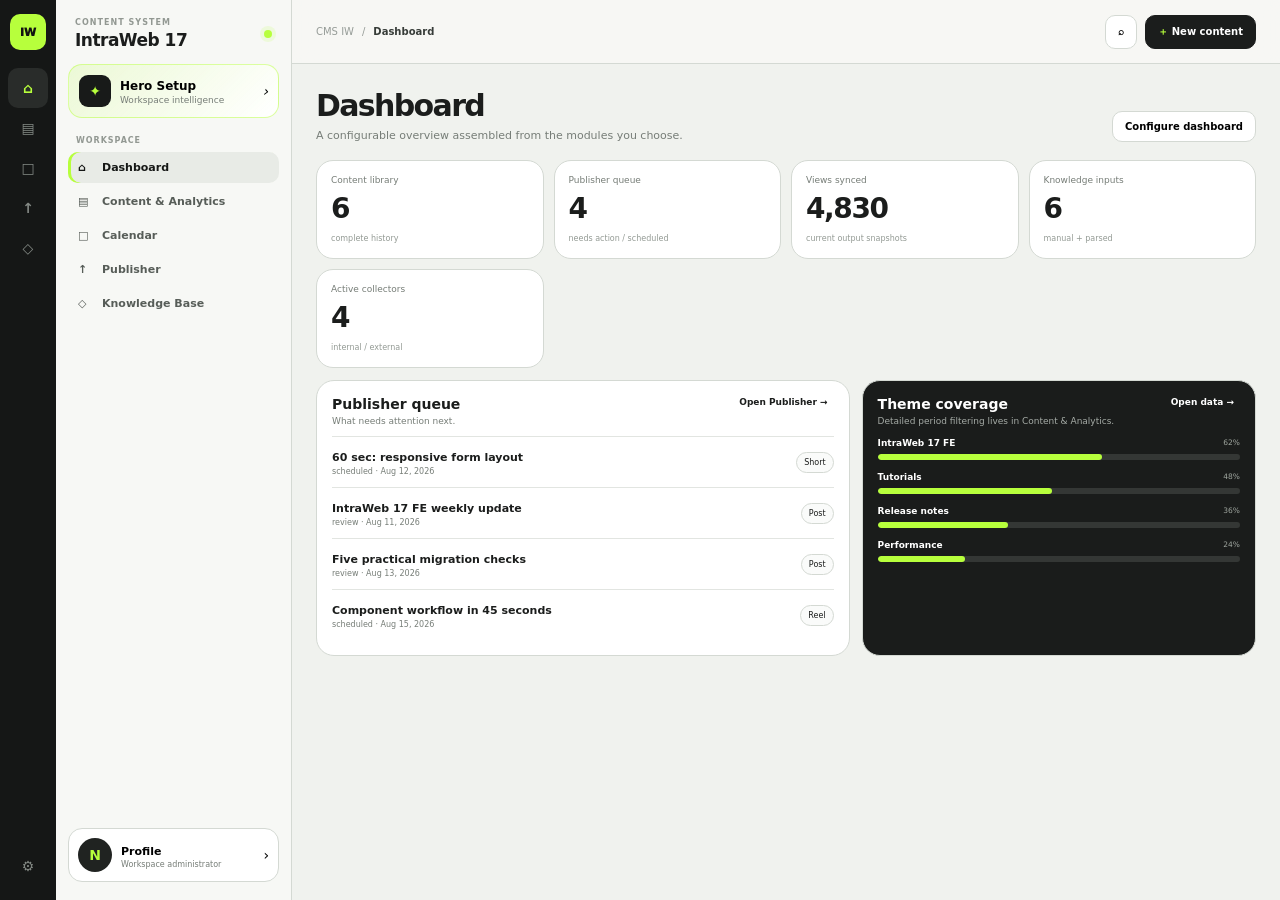
==== cms-iw-preview/index.html @ 54ab7edc "Publish CMS IW v4 interactive UI preview" ====
<!doctype html><html lang="en"><head><meta charset="utf-8"><meta name="viewport" content="width=device-width,initial-scale=1"><title>CMS IW — IntraWeb 17 UI Preview</title><style>
:root{--accent:#b7ff3c;--ink:#1b1d1c;--muted:#767d77;--line:#e2e5e1;--line2:#d4d9d3;--canvas:#f0f2ee;--panel:#fff}*{box-sizing:border-box}body{margin:0;font-family:Inter,ui-sans-serif,system-ui,-apple-system,BlinkMacSystemFont,"Segoe UI",sans-serif;color:var(--ink);background:var(--canvas);font-size:14px}button,input,select{font:inherit}.app{min-height:100vh;display:grid;grid-template-columns:56px 236px minmax(0,1fr)}.rail{position:sticky;top:0;height:100vh;background:#151716;color:#fff;padding:14px 8px;display:flex;flex-direction:column;gap:8px}.mark{width:36px;height:36px;border-radius:10px;background:var(--accent);color:#111;display:grid;place-items:center;font-weight:950;font-size:11px;margin:0 auto 10px}.rail button{width:40px;height:40px;margin:auto;border:0;border-radius:10px;background:transparent;color:#838984;font-weight:800}.rail button:hover,.rail button.active{background:#292c2a;color:var(--accent)}.spacer{flex:1}.sidebar{position:sticky;top:0;height:100vh;background:#f7f8f5;border-right:1px solid var(--line2);padding:18px 12px;display:flex;flex-direction:column;overflow:auto}.workspace-head{display:flex;align-items:center;justify-content:space-between;padding:0 7px 14px}.eyebrow{font-size:8px;letter-spacing:.13em;font-weight:900;color:#929892}.workspace-name{font-size:17px;font-weight:850;letter-spacing:-.03em;margin-top:3px}.dot{width:8px;height:8px;border-radius:50%;background:var(--accent);box-shadow:0 0 0 4px rgba(183,255,60,.15)}.hero-link{border:1px solid rgba(183,255,60,.48);background:linear-gradient(135deg,rgba(183,255,60,.17),#fff);border-radius:14px;padding:10px;display:grid;grid-template-columns:32px minmax(0,1fr) auto;gap:9px;align-items:center;text-align:left;margin-bottom:18px}.hero-link:hover,.hero-link.active{border-color:#8cc529}.hero-icon{width:32px;height:32px;border-radius:9px;background:#181a19;color:var(--accent);display:grid;place-items:center}.hero-link b{font-size:12px}.hero-link small{display:block;color:var(--muted);font-size:9px;margin-top:2px}.section-title{font-size:8px;text-transform:uppercase;letter-spacing:.12em;color:#929892;font-weight:900;padding:0 8px 7px}.nav{display:grid;gap:3px}.nav button{border:0;background:transparent;border-radius:10px;padding:9px 10px;display:grid;grid-template-columns:24px minmax(0,1fr);align-items:center;text-align:left;color:#575d58;font-size:11px;font-weight:680}.nav button:hover,.nav button.active{background:#e8ebe6;color:#151715}.nav button.active{box-shadow:inset 3px 0 var(--accent)}.profile{margin-top:auto;border:1px solid var(--line2);background:#fff;border-radius:14px;padding:9px;display:grid;grid-template-columns:34px minmax(0,1fr) auto;gap:9px;align-items:center;text-align:left}.avatar{width:34px;height:34px;border-radius:50%;background:#202321;color:var(--accent);display:grid;place-items:center;font-weight:900}.profile b{font-size:11px}.profile small{display:block;color:var(--muted);font-size:8px;margin-top:2px}.main{min-width:0}.topbar{height:64px;border-bottom:1px solid var(--line2);background:rgba(247,248,245,.88);backdrop-filter:blur(14px);display:flex;align-items:center;justify-content:space-between;padding:0 24px;position:sticky;top:0;z-index:5}.crumbs{display:flex;gap:8px;color:#969c97;font-size:10px}.crumbs b{color:#373c38}.top-actions{display:flex;gap:8px}.btn{border:1px solid var(--line2);background:#fff;border-radius:10px;padding:9px 12px;font-size:10px;font-weight:800}.btn.primary{border-color:#1b1d1c;background:#1b1d1c;color:#fff}.btn.primary span{color:var(--accent)}.view{padding:24px;max-width:1580px;margin:auto}.page-head{display:flex;justify-content:space-between;gap:20px;align-items:flex-end;margin-bottom:18px}.page-head h1{font-size:30px;letter-spacing:-.055em;margin:0}.page-head p{font-size:11px;color:var(--muted);margin:6px 0 0;max-width:720px}.pill{display:inline-flex;border:1px solid var(--line2);border-radius:999px;padding:6px 9px;font-size:9px;background:#fff}.pill.accent{background:rgba(183,255,60,.18);border-color:#b6dd76}.widgets,.kpis{display:grid;grid-template-columns:repeat(4,minmax(0,1fr));gap:10px;margin-bottom:12px}.widget,.kpi{background:#fff;border:1px solid var(--line2);border-radius:17px;padding:14px}.widget span,.kpi span{display:block;color:var(--muted);font-size:9px}.widget b,.kpi b{display:block;font-size:28px;letter-spacing:-.05em;margin:7px 0 3px}.widget small,.kpi small{color:#939a94;font-size:8px}.grid2{display:grid;grid-template-columns:1.15fr .85fr;gap:12px}.panel{background:#fff;border:1px solid var(--line2);border-radius:18px;padding:15px}.panel.dark{background:#1a1c1b;color:#fff}.panel-head{display:flex;align-items:start;justify-content:space-between;gap:12px;margin-bottom:10px}.panel h2{font-size:14px;margin:0}.panel p{font-size:9px;color:var(--muted);margin:4px 0 0}.panel.dark p{color:#a5aba6}.text-link{border:0;background:transparent;color:inherit;font-size:9px;font-weight:800}.queue{display:grid}.queue-row{display:flex;align-items:center;justify-content:space-between;gap:12px;padding:11px 0;border-top:1px solid var(--line)}.queue-row b{font-size:11px}.queue-row small{display:block;color:var(--muted);font-size:8px;margin-top:3px}.tag{font-size:8px;border:1px solid var(--line2);border-radius:999px;padding:5px 7px;background:#fafbfa}.coverage{display:grid;gap:12px;margin-top:12px}.coverage-row .row{display:flex;justify-content:space-between;gap:8px;font-size:9px}.coverage-row small{color:#9fa69f}.track{height:6px;background:#343735;border-radius:999px;margin-top:6px;overflow:hidden}.track i{display:block;height:100%;background:var(--accent);border-radius:999px}.filters{display:flex;gap:8px;align-items:end;flex-wrap:wrap;padding:11px;border:1px solid var(--line2);border-radius:15px;background:#f8faf7;margin-bottom:12px}.filters label{display:grid;gap:4px;min-width:145px}.filters label.wide{flex:1;min-width:220px}.filters span{font-size:8px;text-transform:uppercase;letter-spacing:.1em;font-weight:900;color:var(--muted)}.filters input,.filters select{height:38px;border:1px solid var(--line2);border-radius:9px;background:#fff;padding:0 10px;color:var(--ink);min-width:0}.kpis{grid-template-columns:repeat(5,minmax(0,1fr))}.content-grid{display:grid;grid-template-columns:minmax(0,1.7fr) minmax(270px,.65fr);gap:12px}.pub-list{display:grid;gap:8px}.pub-card{background:#fff;border:1px solid var(--line2);border-radius:16px;overflow:hidden}.pub-main{display:grid;grid-template-columns:minmax(0,1.35fr) minmax(220px,.75fr)}.pub-input,.pub-output{padding:14px}.pub-output{border-left:1px solid var(--line);background:#f8faf7}.kicker,.meta{display:flex;gap:6px;align-items:center;flex-wrap:wrap}.status{font-size:8px;font-weight:900;text-transform:uppercase;border-radius:999px;padding:5px 7px;background:#ecefeb}.status.published{background:#e8f8dd;color:#3f6b25}.status.scheduled{background:#e8f2ff;color:#315f91}.status.review{background:#fff3d9;color:#845d00}.status.draft{background:#eff0ef;color:#676d68}.pub-card h3{font-size:13px;margin:8px 0 5px}.pub-card p{font-size:10px;line-height:1.45;color:var(--muted);margin:0 0 9px}.meta-chip{font-size:8px;border:1px solid var(--line);border-radius:999px;padding:4px 7px;color:#626963;background:#fbfcfa}.provider{display:inline-flex;align-items:center;gap:4px;border-radius:999px;padding:4px 6px;font-size:8px;font-weight:900}.provider.youtube{background:#fff0f0;color:#c51b1b}.provider.linkedin{background:#edf5ff;color:#0a66c2}.provider.tiktok{background:#eee;color:#111}.provider.instagram{background:#fff0fa;color:#a52a77}.provider.facebook{background:#eef3ff;color:#2854b9}.provider.telegram{background:#eef8ff;color:#2481cc}.provider.vk{background:#edf5ff;color:#07f}.provider.x{background:#111;color:#fff}.output-grid{display:grid;grid-template-columns:repeat(2,minmax(0,1fr));gap:7px}.out{border:1px solid var(--line);border-radius:10px;padding:8px;background:#fff}.out span{display:block;color:var(--muted);font-size:7px;text-transform:uppercase}.out b{font-size:14px;display:block;margin-top:3px}.side-stat{background:#1a1c1b;color:#fff;border-radius:16px;padding:14px;margin-bottom:10px}.side-stat h3{font-size:12px;margin:0}.side-stat p{color:#a2aaa3;font-size:9px;line-height:1.4}.calendar-toolbar{display:flex;align-items:center;justify-content:space-between;gap:10px;margin-bottom:12px}.switch{display:flex;border:1px solid var(--line2);border-radius:10px;padding:3px;background:#f7f8f6}.switch button{border:0;background:transparent;border-radius:7px;padding:7px 10px;font-size:9px;font-weight:800}.switch button.active{background:#1a1c1b;color:#fff}.legend{display:flex;gap:5px;flex-wrap:wrap}.calendar-grid{display:grid;grid-template-columns:repeat(7,minmax(120px,1fr));border:1px solid var(--line2);border-radius:17px;overflow:auto;background:#fff}.day{min-height:135px;min-width:120px;border-right:1px solid var(--line);border-bottom:1px solid var(--line);padding:7px}.day:nth-child(7n){border-right:0}.daydate{font-size:9px;color:var(--muted);margin-bottom:6px}.cal-card{border-left:4px solid #999;border-radius:7px;padding:6px;margin-bottom:5px;font-size:8px;background:#f5f6f4}.cal-card b{display:block;font-size:9px;margin:4px 0 2px}.cal-card.youtube{border-left-color:#ff0033;background:#fff2f4}.cal-card.linkedin{border-left-color:#0a66c2;background:#eff6ff}.cal-card.tiktok{border-left-color:#111;background:#eee}.cal-card.instagram{border-left-color:#c13584;background:#fff2fa}.cal-card.facebook{border-left-color:#1877f2;background:#eef5ff}.cal-card.telegram{border-left-color:#229ed9;background:#eff9fd}.week{display:grid;grid-template-columns:repeat(7,minmax(155px,1fr));gap:8px;overflow:auto}.week .day{border:1px solid var(--line2);border-radius:14px}.day-view{display:grid;gap:8px}.time-row{display:grid;grid-template-columns:75px minmax(0,1fr);gap:10px}.time-row time{padding-top:9px;font-size:10px;font-weight:900}.tabs,.status-tabs{display:flex;gap:6px;overflow:auto;margin-bottom:10px}.tabs button,.status-tabs button{border:1px solid var(--line2);background:#fff;border-radius:11px;padding:7px 9px;font-size:9px;display:flex;align-items:center;gap:6px;white-space:nowrap}.tabs button.active{background:#1a1c1b;color:#fff}.status-tabs button{border-radius:999px;background:#f7f8f6}.status-tabs button.active{background:#1a1c1b;color:#fff}.status-tabs span{background:#ecefeb;border-radius:999px;padding:2px 5px;font-size:8px}.status-tabs button.active span{background:var(--accent);color:#111}.publisher-list{display:grid;gap:8px}.publisher-row{background:#fff;border:1px solid var(--line2);border-radius:15px;padding:13px;display:grid;grid-template-columns:140px minmax(0,1fr) auto;gap:12px;align-items:center}.publisher-row h3{font-size:12px;margin:0 0 4px}.publisher-row p{font-size:9px;color:var(--muted);margin:0 0 7px}.publisher-status small{display:block;color:var(--muted);font-size:8px;margin-top:5px}.publisher-actions{display:flex;gap:6px}.publisher-actions button{border:1px solid var(--line2);background:#fff;border-radius:9px;padding:7px 9px;font-size:9px;font-weight:800}.publisher-actions button.primary{background:#1a1c1b;color:#fff}.knowledge-grid{display:grid;grid-template-columns:minmax(0,1.5fr) minmax(280px,.65fr);gap:12px}.knowledge,.source-intel{background:#fff;border:1px solid var(--line2);border-radius:17px;overflow:hidden}.know-row{padding:12px 13px;border-bottom:1px solid var(--line)}.know-row:last-child{border-bottom:0}.know-top{display:flex;justify-content:space-between;gap:10px}.know-row h3{font-size:11px;margin:5px 0}.know-row p{font-size:9px;color:var(--muted);line-height:1.45;margin:0 0 8px}.source-class{font-size:7px;font-weight:900;text-transform:uppercase;border-radius:999px;padding:4px 6px}.source-class.manual{background:#f1efff;color:#5b4bb7}.source-class.internal{background:#eefbea;color:#477a25}.source-class.external{background:#fff3e7;color:#a45a00}.source-head,.source-row{padding:12px 13px;border-bottom:1px solid var(--line)}.source-head h3{font-size:12px;margin:0}.source-head p,.source-row small{font-size:8px;color:var(--muted)}.source-row b{font-size:10px}.delta{display:block;margin-top:4px;font-size:8px;color:#477a25;font-weight:850}.hero-grid,.settings-grid{display:grid;grid-template-columns:repeat(2,minmax(0,1fr));gap:12px}.hero-card,.settings-card{background:#fff;border:1px solid var(--line2);border-radius:17px;padding:15px}.hero-card.full{grid-column:1/-1}.hero-card h2,.settings-card h3{font-size:15px;margin:5px 0}.hero-card p,.settings-card p{font-size:9px;color:var(--muted);line-height:1.45}.mini-list{display:grid;gap:7px;margin-top:10px}.mini-list div{border:1px solid var(--line);border-radius:9px;padding:8px;background:#fafbfa}.mini-list b{font-size:9px}.mini-list small{display:block;font-size:8px;color:var(--muted);margin-top:2px}.drop{border:1px dashed #b7bdb7;border-radius:13px;padding:22px;text-align:center;color:var(--muted);font-size:9px}.connection{display:flex;align-items:center;justify-content:space-between;gap:10px;border-top:1px solid var(--line);padding:9px 0}.connection:first-of-type{border-top:0}.connection b{font-size:10px;margin-left:5px}.connection small{display:block;color:var(--muted);font-size:8px;margin-top:2px}.widget-toggles{display:flex;gap:6px;flex-wrap:wrap}.widget-toggles button{border:1px solid var(--line);background:#fff;border-radius:999px;padding:6px 8px;font-size:8px}.widget-toggles button.active{background:#1a1c1b;color:#fff}.hidden{display:none!important}@media(max-width:1050px){.app{grid-template-columns:52px 210px minmax(0,1fr)}.widgets{grid-template-columns:repeat(2,minmax(0,1fr))}.kpis{grid-template-columns:repeat(3,minmax(0,1fr))}.content-grid,.knowledge-grid{grid-template-columns:1fr}.grid2{grid-template-columns:1fr}}@media(max-width:760px){.app{grid-template-columns:1fr}.rail{display:none}.sidebar{position:static;height:auto}.main{grid-row:2}.view{padding:14px}.topbar{padding:0 14px}.hero-grid,.settings-grid{grid-template-columns:1fr}.hero-card.full{grid-column:auto}.pub-main{grid-template-columns:1fr}.pub-output{border-left:0;border-top:1px solid var(--line)}.publisher-row{grid-template-columns:1fr}.publisher-actions{justify-content:flex-start}.filters{display:grid;grid-template-columns:1fr 1fr}.filters label,.filters label.wide{min-width:0}.calendar-grid{grid-template-columns:repeat(7,150px)}.page-head h1{font-size:25px}}
</style></head><body><div class="app"><aside class="rail"><div class="mark">IW</div><div id="railNav"></div><div class="spacer"></div><button id="settingsRail">⚙</button></aside><aside class="sidebar"><div class="workspace-head"><div><div class="eyebrow">CONTENT SYSTEM</div><div class="workspace-name">IntraWeb 17</div></div><span class="dot"></span></div><button class="hero-link" id="heroBtn"><span class="hero-icon">✦</span><span><b>Hero Setup</b><small>Workspace intelligence</small></span><i>›</i></button><div class="section-title">Workspace</div><nav class="nav" id="sideNav"></nav><button class="profile" id="profileBtn"><span class="avatar">N</span><span><b>Profile</b><small>Workspace administrator</small></span><span>›</span></button></aside><main class="main"><header class="topbar"><div class="crumbs"><span>CMS IW</span><span>/</span><b id="crumb">Dashboard</b></div><div class="top-actions"><button class="btn">⌕</button><button class="btn primary"><span>＋</span> New content</button></div></header><section class="view" id="view"></section></main></div><script>
const providers={youtube:['▶','YouTube'],linkedin:['in','LinkedIn'],instagram:['◎','Instagram'],tiktok:['♪','TikTok'],facebook:['f','Facebook'],telegram:['➤','Telegram'],vk:['VK','VK'],x:['X','X']};const themes=['IntraWeb 17 FE','Release notes','Tutorials','How-to / snippets','Devlog','Performance','Customer showcase'];const channels=[['youtube','YouTube · IntraWeb'],['linkedin','LinkedIn · IntraWeb'],['instagram','Instagram · @intraweb'],['tiktok','TikTok · @intraweb'],['facebook','Facebook · IntraWeb'],['telegram','Telegram · @intraweb']];const content=[{id:1,title:'IntraWeb 17 FE — first look',body:'A guided first look at the new IntraWeb 17 FE workflow and the practical changes developers will notice first.',status:'published',format:'long_video',theme:'IntraWeb 17 FE',channels:['youtube'],date:'2026-08-06T15:00:00',duration:'12:40',out:{views:4830,reach:6120,likes:247,comments:31,shares:44,watch:16720}},{id:2,title:'60 sec: responsive form layout',body:'One small IntraWeb 17 FE pattern: keep the editor usable at mobile widths without hiding the primary action.',status:'scheduled',format:'short',theme:'Tutorials',channels:['youtube','instagram','tiktok'],date:'2026-08-12T16:30:00',duration:'0:56',out:null},{id:3,title:'IntraWeb 17 FE weekly update',body:'This week: faster iteration, clearer project structure and fixes based on developer feedback.',status:'review',format:'post',theme:'Release notes',channels:['linkedin','telegram'],date:'2026-08-11T14:00:00',duration:'—',out:null},{id:4,title:'What changed in rendering performance',body:'A compact before/after breakdown for teams deciding when to move a production project to IntraWeb 17.',status:'draft',format:'image_post',theme:'Performance',channels:['linkedin','facebook'],date:'2026-08-14T11:00:00',duration:'—',out:null},{id:5,title:'Five practical migration checks',body:'A short checklist for teams preparing an existing IntraWeb project for the new FE workflow.',status:'review',format:'post',theme:'How-to / snippets',channels:['linkedin','x'],date:'2026-08-13T10:00:00',duration:'—',out:null},{id:6,title:'Component workflow in 45 seconds',body:'A fast vertical walkthrough focused on the component workflow developers use every day.',status:'scheduled',format:'reel',theme:'Tutorials',channels:['instagram','tiktok','youtube'],date:'2026-08-15T17:30:00',duration:'0:45',out:null}];const knowledge=[['manual','IntraWeb product voice sample','Build web applications with a workflow that stays close to Delphi development. Focus on practical results and avoid marketing filler.','Manual input',['voice','product']],['manual','Tutorial transcript sample','Start with the problem on screen. Show the shortest working path. Then explain why the setting matters.','Manual input',['voice','tutorial']],['internal','IntraWeb official site','Official product pages and IntraWeb 17 information.','atozed.com',['IntraWeb 17 FE','Release notes']],['internal','IntraWeb release notes','Release history and change information collected from owned sources.','Internal parser',['Release notes']],['external','Developer community watchlist','External developer channels and discussions relevant to tutorials and devlog topics.','Channel collector',['Tutorials','Devlog']],['external','Framework competitor watch','Competitor and reference channels to compare publishing frequency and topic momentum.','External collector',['Performance','Tutorials']]];let current='dashboard',cal='month',pubChannel='all',pubStatus='all',kb='all';let widgets=new Set(JSON.parse(localStorage.getItem('cms-preview-widgets')||'["library","queue","views","knowledge","coverage","sources"]'));const fmt={post:'Post',image_post:'Image post',short:'Short',reel:'Reel',long_video:'Long video'};const n=v=>Intl.NumberFormat('en-US',{notation:v>99999?'compact':'standard',maximumFractionDigits:1}).format(v||0);const dd=v=>new Intl.DateTimeFormat('en-US',{month:'short',day:'numeric',year:'numeric'}).format(new Date(v));const tt=v=>new Intl.DateTimeFormat('en-US',{hour:'numeric',minute:'2-digit'}).format(new Date(v));const badge=p=>`<span class="provider ${p}">${providers[p]?.[0]||p} ${providers[p]?.[1]||p}</span>`;const head=(t,p,m='')=>`<div class="page-head"><div><h1>${t}</h1><p>${p}</p></div>${m?`<div>${m}</div>`:''}</div>`;const defs=[['dashboard','⌂','Dashboard'],['content','▤','Content & Analytics'],['calendar','□','Calendar'],['publisher','↑','Publisher'],['knowledge','◇','Knowledge Base']];function nav(){sideNav.innerHTML=defs.map(([r,i,l])=>`<button data-route="${r}" class="${current===r?'active':''}"><span>${i}</span><span>${l}</span></button>`).join('');railNav.innerHTML=defs.map(([r,i])=>`<button data-route="${r}" class="${current===r?'active':''}">${i}</button>`).join('');document.querySelectorAll('[data-route]').forEach(b=>b.onclick=()=>{current=b.dataset.route;render()});heroBtn.classList.toggle('active',current==='hero');crumb.textContent={dashboard:'Dashboard',content:'Content & Analytics',calendar:'Calendar',publisher:'Publisher',knowledge:'Knowledge Base',hero:'Hero Setup',settings:'Settings'}[current]||'Dashboard'}function dashboard(){const cards=[];if(widgets.has('library'))cards.push(['Content library',content.length,'complete history']);if(widgets.has('queue'))cards.push(['Publisher queue',content.filter(x=>['review','scheduled'].includes(x.status)).length,'needs action / scheduled']);if(widgets.has('views'))cards.push(['Views synced',4830,'current output snapshots']);if(widgets.has('knowledge'))cards.push(['Knowledge inputs',knowledge.length,'manual + parsed']);if(widgets.has('sources'))cards.push(['Active collectors',4,'internal / external']);return head('Dashboard','A configurable overview assembled from the modules you choose.','<button class="btn" id="configDash">Configure dashboard</button>')+`<div class="widgets">${cards.map(x=>`<div class="widget"><span>${x[0]}</span><b>${n(x[1])}</b><small>${x[2]}</small></div>`).join('')}</div>${widgets.has('coverage')?`<div class="grid2"><section class="panel"><div class="panel-head"><div><h2>Publisher queue</h2><p>What needs attention next.</p></div><button class="text-link" data-open="publisher">Open Publisher →</button></div><div class="queue">${content.filter(x=>['review','scheduled'].includes(x.status)).map(x=>`<div class="queue-row"><div><b>${x.title}</b><small>${x.status} · ${dd(x.date)}</small></div><span class="tag">${fmt[x.format]}</span></div>`).join('')}</div></section><section class="panel dark"><div class="panel-head"><div><h2>Theme coverage</h2><p>Detailed period filtering lives in Content & Analytics.</p></div><button class="text-link" data-open="content">Open data →</button></div><div class="coverage">${[['IntraWeb 17 FE',62],['Tutorials',48],['Release notes',36],['Performance',24]].map(x=>`<div class="coverage-row"><div class="row"><b>${x[0]}</b><small>${x[1]}%</small></div><div class="track"><i style="width:${x[1]}%"></i></div></div>`).join('')}</div></section></div>`:''}`}
function contentView(){return head('Content & Analytics','All content history, linked media references and publication results in one filtered dataset.','<span class="pill accent">6 records</span>')+`<div class="filters"><label class="wide"><span>Search</span><input id="q" placeholder="Title, text, theme…"></label><label><span>Period</span><select id="period"><option>Any period</option><option>Last 7 days</option><option>August 2026</option><option>Custom range…</option></select></label><label><span>Channel</span><select id="channelFilter"><option value="all">All channels</option>${channels.map(c=>`<option value="${c[0]}">${c[1]}</option>`).join('')}</select></label><label><span>Theme</span><select id="themeFilter"><option value="all">All themes</option>${themes.map(t=>`<option>${t}</option>`).join('')}</select></label><label><span>Format</span><select><option>All formats</option>${Object.values(fmt).map(v=>`<option>${v}</option>`).join('')}</select></label><label><span>Status</span><select><option>All statuses</option><option>Published</option><option>Scheduled</option><option>Review</option><option>Draft</option></select></label></div><div class="kpis">${[['Published posts',1],['Views',4830],['Reach',6120],['Likes',247],['Shares',44]].map(x=>`<div class="kpi"><span>${x[0]}</span><b>${n(x[1])}</b><small>current filters</small></div>`).join('')}</div><div class="content-grid"><div class="pub-list" id="contentList">${content.map(pubCard).join('')}</div><aside><div class="side-stat"><h3>Theme coverage</h3><p>Coverage recalculates from exactly the same filters as the content list.</p>${[['IntraWeb 17 FE',50],['Tutorials',33],['Release notes',17]].map(x=>`<div class="coverage-row"><div class="row"><b>${x[0]}</b><small>${x[1]}%</small></div><div class="track"><i style="width:${x[1]}%"></i></div></div>`).join('')}</div><div class="side-stat"><h3>Input → Output</h3><p>Every publication keeps planned CMS metadata separately from measured provider results and metric history.</p></div></aside></div>`}function pubCard(x){return `<article class="pub-card" data-theme="${x.theme}" data-channels="${x.channels.join(',')}"><div class="pub-main"><section class="pub-input"><div class="kicker"><span class="status ${x.status}">${x.status}</span><span class="tag">${fmt[x.format]}</span>${x.channels.map(badge).join('')}</div><h3>${x.title}</h3><p>${x.body}</p><div class="meta"><span class="meta-chip">Theme · ${x.theme}</span><span class="meta-chip">Duration · ${x.duration}</span><span class="meta-chip">Date · ${dd(x.date)}</span><span class="meta-chip">Media · linked reference</span></div></section><section class="pub-output">${x.out?`<div class="eyebrow" style="margin-bottom:8px">OUTPUT</div><div class="output-grid">${[['Views',x.out.views],['Reach',x.out.reach],['Likes',x.out.likes],['Comments',x.out.comments],['Shares',x.out.shares],['Watch min',x.out.watch]].map(y=>`<div class="out"><span>${y[0]}</span><b>${n(y[1])}</b></div>`).join('')}</div>`:'<div style="font-size:9px;color:var(--muted);padding:28px 0">Output metrics appear after publication.</div>'}</section></div></article>`}
function monday(v){const x=new Date(v),z=(x.getDay()+6)%7;x.setDate(x.getDate()-z);x.setHours(0,0,0,0);return x}function calCard(x,p){return `<div class="cal-card ${p}">${badge(p)}<b>${x.title}</b><span>${tt(x.date)} · ${fmt[x.format]}</span></div>`}function calendar(){const base=new Date('2026-08-10T12:00:00'),entries=[];content.forEach(x=>x.channels.forEach(p=>entries.push({x,p,when:new Date(x.date)})));let body='';if(cal==='month'){const first=new Date(2026,7,1),start=monday(first),days=[];for(let i=0;i<42;i++){const z=new Date(start);z.setDate(start.getDate()+i);days.push(z)}body=`<div class="calendar-grid">${days.map(z=>`<div class="day"><div class="daydate">${z.toLocaleString('en-US',{month:'short',day:'numeric'})}</div>${entries.filter(e=>e.when.toDateString()===z.toDateString()).map(e=>calCard(e.x,e.p)).join('')}</div>`).join('')}</div>`}else if(cal==='week'){const start=monday(base),days=[];for(let i=0;i<7;i++){const z=new Date(start);z.setDate(start.getDate()+i);days.push(z)}body=`<div class="week">${days.map(z=>`<div class="day"><div class="daydate">${z.toLocaleString('en-US',{weekday:'short',month:'short',day:'numeric'})}</div>${entries.filter(e=>e.when.toDateString()===z.toDateString()).map(e=>calCard(e.x,e.p)).join('')||'<span style="font-size:8px;color:var(--muted)">No posts</span>'}</div>`).join('')}</div>`}else{const list=entries.filter(e=>e.when.toDateString()===base.toDateString());body=`<div class="day-view">${list.map(e=>`<div class="time-row"><time>${tt(e.when)}</time>${calCard(e.x,e.p)}</div>`).join('')||'<div class="panel">No content scheduled today.</div>'}</div>`}return head('Content calendar','Month, week and day views. Every destination has its own visual identity.','<span class="pill accent">16 destination cards</span>')+`<div class="calendar-toolbar"><div class="switch">${['month','week','day'].map(v=>`<button data-cal="${v}" class="${cal===v?'active':''}">${v[0].toUpperCase()+v.slice(1)}</button>`).join('')}</div><div class="legend">${Object.keys(providers).map(badge).join('')}</div></div>${body}`}
function publisher(){let base=pubChannel==='all'?content:content.filter(x=>x.channels.includes(pubChannel));let list=pubStatus==='all'?base:base.filter(x=>x.status===pubStatus);return head('Publisher','The operational queue: review, schedule and publish destination-specific versions.','<span class="pill accent">'+list.length+' visible items</span>')+`<div class="tabs"><button data-pch="all" class="${pubChannel==='all'?'active':''}">All channels</button>${channels.map(c=>`<button data-pch="${c[0]}" class="${pubChannel===c[0]?'active':''}">${badge(c[0])}<span>${c[1]}</span></button>`).join('')}<button disabled>${badge('vk')} future</button><button disabled>${badge('x')} future</button></div><div class="status-tabs">${[['all','All'],['review','Needs review'],['scheduled','Scheduled'],['draft','Drafts'],['published','Published']].map(([v,l])=>`<button data-pst="${v}" class="${pubStatus===v?'active':''}">${l}<span>${v==='all'?base.length:base.filter(x=>x.status===v).length}</span></button>`).join('')}</div><div class="publisher-list">${list.map(x=>`<article class="publisher-row"><div class="publisher-status"><span class="status ${x.status}">${x.status}</span><small>${dd(x.date)} · ${tt(x.date)}</small></div><div><h3>${x.title}</h3><p>${x.body}</p><div class="meta">${(pubChannel==='all'?x.channels:x.channels.filter(p=>p===pubChannel)).map(badge).join('')}<span class="meta-chip">${x.theme}</span><span class="meta-chip">${fmt[x.format]}</span></div></div><div class="publisher-actions">${x.status==='review'?'<button class="primary">Open revision</button>':x.status==='scheduled'?'<button>Edit schedule</button>':x.status==='draft'?'<button>Continue</button>':'<button>View result</button>'}</div></article>`).join('')||'<div class="panel">This queue is empty.</div>'}</div>`}
function knowledgeView(){const list=kb==='all'?knowledge:knowledge.filter(x=>x[0]===kb);return head('Knowledge Base','Catalog of everything we know, with source provenance and source intelligence.','<span class="pill accent">'+knowledge.length+' inputs</span>')+`<div class="filters"><label><span>Source class</span><select id="kb"><option value="all">All sources</option><option value="manual" ${kb==='manual'?'selected':''}>Manual</option><option value="internal" ${kb==='internal'?'selected':''}>Internal parsing</option><option value="external" ${kb==='external'?'selected':''}>External parsing</option></select></label><label class="wide"><span>Search</span><input placeholder="Fact, theme, source, competitor…"></label></div><div class="knowledge-grid"><section class="knowledge">${list.map(x=>`<article class="know-row"><div class="know-top"><div><span class="source-class ${x[0]}">${x[0]}</span><h3>${x[1]}</h3></div><span class="meta-chip">${x[3]}</span></div><p>${x[2]}</p><div class="meta">${x[4].map(t=>`<span class="meta-chip">${t}</span>`).join('')}</div></article>`).join('')}</section><aside class="source-intel"><div class="source-head"><h3>Source intelligence</h3><p>External parsing accumulates its own time-series statistics so we can identify leaders and competitors by theme.</p></div>${[['IntraWeb official site','18 items / 2 themes','+4 this week'],['Developer community watchlist','46 items / 3 themes','+11 this week'],['Framework competitor watch','31 items / 4 themes','+9 this week']].map(x=>`<div class="source-row"><b>${x[0]}</b><small>${x[1]}</small><span class="delta">${x[2]}</span></div>`).join('')}<div class="source-row"><b>Tracked over time</b><small>Items/day · publishing frequency · topic share · engagement · source contribution · competitor momentum.</small></div></aside></div>`}
function hero(){return head('Hero Setup','Workspace intelligence: everything CMS IW needs to understand IntraWeb 17 before creating content.','<span class="pill accent">10 intelligence inputs</span>')+`<div class="hero-grid"><section class="hero-card"><div class="eyebrow">BRAND CORE</div><h2>Project knowledge</h2><p>Official facts, positioning, terminology, audience, preferred claims and prohibited wording.</p><div class="mini-list"><div><b>IntraWeb 17</b><small>Pilot content operation for IntraWeb 17 FE.</small></div><div><b>Style memory</b><small>Learn from owned posts, videos, links and transcripts.</small></div></div></section><section class="hero-card"><div class="eyebrow">OWNED CONTENT</div><h2>What we already published</h2><p>Existing posts/videos/pages become references. CMS stores links and extracted knowledge, not huge media files.</p><div class="mini-list"><div><b>Product voice sample</b><small>Text reference</small></div><div><b>Tutorial transcript sample</b><small>Transcript reference</small></div></div></section><section class="hero-card"><div class="eyebrow">WATCHLIST</div><h2>Sources to learn from</h2><p>Own sites, external channels, news, competitors and future collectors.</p><div class="mini-list"><div><b>IntraWeb official site</b><small>Internal parser · priority 100</small></div><div><b>Developer community</b><small>External collector · priority 80</small></div></div></section><section class="hero-card"><div class="eyebrow">CONTENT DNA</div><h2>Creation defaults</h2><p>Reusable instructions for text, images, audio, shorts and long-form video modules.</p><div class="mini-list"><div><b>Short-form structure</b><small>Hook → proof → practical result → CTA</small></div><div><b>Long-form structure</b><small>Problem → workflow → explanation → caveats</small></div></div></section><section class="hero-card full"><div class="eyebrow">INGEST</div><h2>Add workspace intelligence</h2><div class="drop">Paste a URL, text, transcript, channel, document reference or data source. References and extracted knowledge stay in CMS IW; large files stay in their original storage.</div></section></div>`}
function settings(){return head('Workspace settings','Connections, dashboard composition, modules and workspace administration.')+`<div class="settings-grid"><section class="settings-card"><h3>Connections</h3><p>Publishing and analytics accounts.</p>${channels.map(c=>`<div class="connection"><div>${badge(c[0])}<b>${c[1]}</b><small>Not connected in UI preview</small></div><span class="status draft">setup</span></div>`).join('')}</section><section class="settings-card"><h3>Dashboard widgets</h3><p>Choose which module summaries appear on Dashboard.</p><div class="widget-toggles">${[['library','Content library'],['queue','Publisher queue'],['views','Views synced'],['knowledge','Knowledge growth'],['coverage','Theme coverage'],['sources','Source activity']].map(x=>`<button data-widget="${x[0]}" class="${widgets.has(x[0])?'active':''}">${x[1]}</button>`).join('')}</div></section><section class="settings-card"><h3>Modules</h3><p>Creation and collection engines remain independently replaceable.</p><div class="mini-list"><div><b>Text / post engine</b><small>enabled</small></div><div><b>Short / Reel engine</b><small>module boundary</small></div><div><b>Long-video engine</b><small>module boundary</small></div><div><b>Audio / voice engines</b><small>open-source adapters supported</small></div><div><b>Knowledge collectors</b><small>module boundary</small></div></div></section><section class="settings-card"><h3>Workspace profile</h3><p>Profile, taxonomy administration and publishing safeguards.</p><div class="mini-list"><div><b>IntraWeb 17</b><small>Pilot workspace</small></div><div><b>Safe publishing</b><small>Preview does not call any real social network.</small></div></div></section></div>`}
function render(){nav();view.innerHTML=current==='content'?contentView():current==='calendar'?calendar():current==='publisher'?publisher():current==='knowledge'?knowledgeView():current==='hero'?hero():current==='settings'?settings():dashboard();document.querySelectorAll('[data-open]').forEach(b=>b.onclick=()=>{current=b.dataset.open;render()});document.querySelectorAll('[data-cal]').forEach(b=>b.onclick=()=>{cal=b.dataset.cal;render()});document.querySelectorAll('[data-pch]').forEach(b=>b.onclick=()=>{pubChannel=b.dataset.pch;render()});document.querySelectorAll('[data-pst]').forEach(b=>b.onclick=()=>{pubStatus=b.dataset.pst;render()});if(document.getElementById('kb'))kb.onchange=e=>{kb=e.target.value;render()};document.querySelectorAll('[data-widget]').forEach(b=>b.onclick=()=>{widgets.has(b.dataset.widget)?widgets.delete(b.dataset.widget):widgets.add(b.dataset.widget);localStorage.setItem('cms-preview-widgets',JSON.stringify([...widgets]));render()});if(document.getElementById('configDash'))configDash.onclick=()=>{current='settings';render()};if(document.getElementById('channelFilter'))channelFilter.onchange=applyContentFilters;if(document.getElementById('themeFilter'))themeFilter.onchange=applyContentFilters;if(document.getElementById('q'))q.oninput=applyContentFilters}function applyContentFilters(){const c=document.getElementById('channelFilter')?.value||'all',t=document.getElementById('themeFilter')?.value||'all',qv=(document.getElementById('q')?.value||'').toLowerCase();document.querySelectorAll('.pub-card').forEach(card=>{const okc=c==='all'||card.dataset.channels.split(',').includes(c),okt=t==='all'||card.dataset.theme===t,okq=!qv||card.textContent.toLowerCase().includes(qv);card.classList.toggle('hidden',!(okc&&okt&&okq))})}heroBtn.onclick=()=>{current='hero';render()};profileBtn.onclick=settingsRail.onclick=()=>{current='settings';render()};render();
</script></body></html>
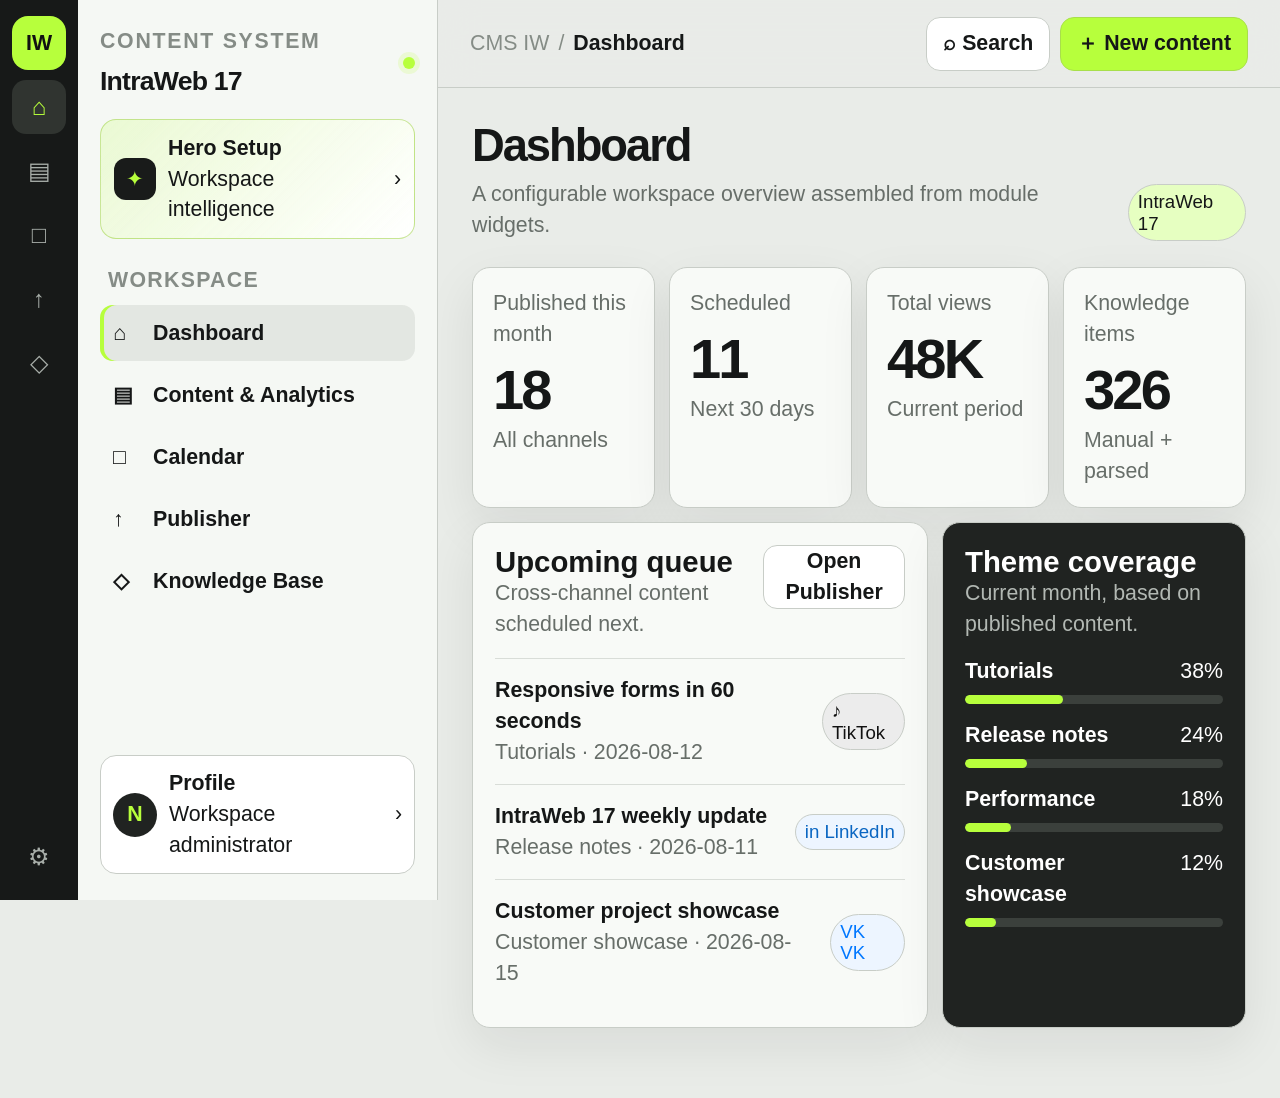
==== commit e99331e2: "Update CMS IW preview to design-system typography" ====
--- a/cms-iw-preview/index.html
+++ b/cms-iw-preview/index.html
@@ -1,12 +1,67 @@
-<!doctype html><html lang="en"><head><meta charset="utf-8"><meta name="viewport" content="width=device-width,initial-scale=1"><title>CMS IW — IntraWeb 17 UI Preview</title><style>
-:root{--accent:#b7ff3c;--ink:#1b1d1c;--muted:#767d77;--line:#e2e5e1;--line2:#d4d9d3;--canvas:#f0f2ee;--panel:#fff}*{box-sizing:border-box}body{margin:0;font-family:Inter,ui-sans-serif,system-ui,-apple-system,BlinkMacSystemFont,"Segoe UI",sans-serif;color:var(--ink);background:var(--canvas);font-size:14px}button,input,select{font:inherit}.app{min-height:100vh;display:grid;grid-template-columns:56px 236px minmax(0,1fr)}.rail{position:sticky;top:0;height:100vh;background:#151716;color:#fff;padding:14px 8px;display:flex;flex-direction:column;gap:8px}.mark{width:36px;height:36px;border-radius:10px;background:var(--accent);color:#111;display:grid;place-items:center;font-weight:950;font-size:11px;margin:0 auto 10px}.rail button{width:40px;height:40px;margin:auto;border:0;border-radius:10px;background:transparent;color:#838984;font-weight:800}.rail button:hover,.rail button.active{background:#292c2a;color:var(--accent)}.spacer{flex:1}.sidebar{position:sticky;top:0;height:100vh;background:#f7f8f5;border-right:1px solid var(--line2);padding:18px 12px;display:flex;flex-direction:column;overflow:auto}.workspace-head{display:flex;align-items:center;justify-content:space-between;padding:0 7px 14px}.eyebrow{font-size:8px;letter-spacing:.13em;font-weight:900;color:#929892}.workspace-name{font-size:17px;font-weight:850;letter-spacing:-.03em;margin-top:3px}.dot{width:8px;height:8px;border-radius:50%;background:var(--accent);box-shadow:0 0 0 4px rgba(183,255,60,.15)}.hero-link{border:1px solid rgba(183,255,60,.48);background:linear-gradient(135deg,rgba(183,255,60,.17),#fff);border-radius:14px;padding:10px;display:grid;grid-template-columns:32px minmax(0,1fr) auto;gap:9px;align-items:center;text-align:left;margin-bottom:18px}.hero-link:hover,.hero-link.active{border-color:#8cc529}.hero-icon{width:32px;height:32px;border-radius:9px;background:#181a19;color:var(--accent);display:grid;place-items:center}.hero-link b{font-size:12px}.hero-link small{display:block;color:var(--muted);font-size:9px;margin-top:2px}.section-title{font-size:8px;text-transform:uppercase;letter-spacing:.12em;color:#929892;font-weight:900;padding:0 8px 7px}.nav{display:grid;gap:3px}.nav button{border:0;background:transparent;border-radius:10px;padding:9px 10px;display:grid;grid-template-columns:24px minmax(0,1fr);align-items:center;text-align:left;color:#575d58;font-size:11px;font-weight:680}.nav button:hover,.nav button.active{background:#e8ebe6;color:#151715}.nav button.active{box-shadow:inset 3px 0 var(--accent)}.profile{margin-top:auto;border:1px solid var(--line2);background:#fff;border-radius:14px;padding:9px;display:grid;grid-template-columns:34px minmax(0,1fr) auto;gap:9px;align-items:center;text-align:left}.avatar{width:34px;height:34px;border-radius:50%;background:#202321;color:var(--accent);display:grid;place-items:center;font-weight:900}.profile b{font-size:11px}.profile small{display:block;color:var(--muted);font-size:8px;margin-top:2px}.main{min-width:0}.topbar{height:64px;border-bottom:1px solid var(--line2);background:rgba(247,248,245,.88);backdrop-filter:blur(14px);display:flex;align-items:center;justify-content:space-between;padding:0 24px;position:sticky;top:0;z-index:5}.crumbs{display:flex;gap:8px;color:#969c97;font-size:10px}.crumbs b{color:#373c38}.top-actions{display:flex;gap:8px}.btn{border:1px solid var(--line2);background:#fff;border-radius:10px;padding:9px 12px;font-size:10px;font-weight:800}.btn.primary{border-color:#1b1d1c;background:#1b1d1c;color:#fff}.btn.primary span{color:var(--accent)}.view{padding:24px;max-width:1580px;margin:auto}.page-head{display:flex;justify-content:space-between;gap:20px;align-items:flex-end;margin-bottom:18px}.page-head h1{font-size:30px;letter-spacing:-.055em;margin:0}.page-head p{font-size:11px;color:var(--muted);margin:6px 0 0;max-width:720px}.pill{display:inline-flex;border:1px solid var(--line2);border-radius:999px;padding:6px 9px;font-size:9px;background:#fff}.pill.accent{background:rgba(183,255,60,.18);border-color:#b6dd76}.widgets,.kpis{display:grid;grid-template-columns:repeat(4,minmax(0,1fr));gap:10px;margin-bottom:12px}.widget,.kpi{background:#fff;border:1px solid var(--line2);border-radius:17px;padding:14px}.widget span,.kpi span{display:block;color:var(--muted);font-size:9px}.widget b,.kpi b{display:block;font-size:28px;letter-spacing:-.05em;margin:7px 0 3px}.widget small,.kpi small{color:#939a94;font-size:8px}.grid2{display:grid;grid-template-columns:1.15fr .85fr;gap:12px}.panel{background:#fff;border:1px solid var(--line2);border-radius:18px;padding:15px}.panel.dark{background:#1a1c1b;color:#fff}.panel-head{display:flex;align-items:start;justify-content:space-between;gap:12px;margin-bottom:10px}.panel h2{font-size:14px;margin:0}.panel p{font-size:9px;color:var(--muted);margin:4px 0 0}.panel.dark p{color:#a5aba6}.text-link{border:0;background:transparent;color:inherit;font-size:9px;font-weight:800}.queue{display:grid}.queue-row{display:flex;align-items:center;justify-content:space-between;gap:12px;padding:11px 0;border-top:1px solid var(--line)}.queue-row b{font-size:11px}.queue-row small{display:block;color:var(--muted);font-size:8px;margin-top:3px}.tag{font-size:8px;border:1px solid var(--line2);border-radius:999px;padding:5px 7px;background:#fafbfa}.coverage{display:grid;gap:12px;margin-top:12px}.coverage-row .row{display:flex;justify-content:space-between;gap:8px;font-size:9px}.coverage-row small{color:#9fa69f}.track{height:6px;background:#343735;border-radius:999px;margin-top:6px;overflow:hidden}.track i{display:block;height:100%;background:var(--accent);border-radius:999px}.filters{display:flex;gap:8px;align-items:end;flex-wrap:wrap;padding:11px;border:1px solid var(--line2);border-radius:15px;background:#f8faf7;margin-bottom:12px}.filters label{display:grid;gap:4px;min-width:145px}.filters label.wide{flex:1;min-width:220px}.filters span{font-size:8px;text-transform:uppercase;letter-spacing:.1em;font-weight:900;color:var(--muted)}.filters input,.filters select{height:38px;border:1px solid var(--line2);border-radius:9px;background:#fff;padding:0 10px;color:var(--ink);min-width:0}.kpis{grid-template-columns:repeat(5,minmax(0,1fr))}.content-grid{display:grid;grid-template-columns:minmax(0,1.7fr) minmax(270px,.65fr);gap:12px}.pub-list{display:grid;gap:8px}.pub-card{background:#fff;border:1px solid var(--line2);border-radius:16px;overflow:hidden}.pub-main{display:grid;grid-template-columns:minmax(0,1.35fr) minmax(220px,.75fr)}.pub-input,.pub-output{padding:14px}.pub-output{border-left:1px solid var(--line);background:#f8faf7}.kicker,.meta{display:flex;gap:6px;align-items:center;flex-wrap:wrap}.status{font-size:8px;font-weight:900;text-transform:uppercase;border-radius:999px;padding:5px 7px;background:#ecefeb}.status.published{background:#e8f8dd;color:#3f6b25}.status.scheduled{background:#e8f2ff;color:#315f91}.status.review{background:#fff3d9;color:#845d00}.status.draft{background:#eff0ef;color:#676d68}.pub-card h3{font-size:13px;margin:8px 0 5px}.pub-card p{font-size:10px;line-height:1.45;color:var(--muted);margin:0 0 9px}.meta-chip{font-size:8px;border:1px solid var(--line);border-radius:999px;padding:4px 7px;color:#626963;background:#fbfcfa}.provider{display:inline-flex;align-items:center;gap:4px;border-radius:999px;padding:4px 6px;font-size:8px;font-weight:900}.provider.youtube{background:#fff0f0;color:#c51b1b}.provider.linkedin{background:#edf5ff;color:#0a66c2}.provider.tiktok{background:#eee;color:#111}.provider.instagram{background:#fff0fa;color:#a52a77}.provider.facebook{background:#eef3ff;color:#2854b9}.provider.telegram{background:#eef8ff;color:#2481cc}.provider.vk{background:#edf5ff;color:#07f}.provider.x{background:#111;color:#fff}.output-grid{display:grid;grid-template-columns:repeat(2,minmax(0,1fr));gap:7px}.out{border:1px solid var(--line);border-radius:10px;padding:8px;background:#fff}.out span{display:block;color:var(--muted);font-size:7px;text-transform:uppercase}.out b{font-size:14px;display:block;margin-top:3px}.side-stat{background:#1a1c1b;color:#fff;border-radius:16px;padding:14px;margin-bottom:10px}.side-stat h3{font-size:12px;margin:0}.side-stat p{color:#a2aaa3;font-size:9px;line-height:1.4}.calendar-toolbar{display:flex;align-items:center;justify-content:space-between;gap:10px;margin-bottom:12px}.switch{display:flex;border:1px solid var(--line2);border-radius:10px;padding:3px;background:#f7f8f6}.switch button{border:0;background:transparent;border-radius:7px;padding:7px 10px;font-size:9px;font-weight:800}.switch button.active{background:#1a1c1b;color:#fff}.legend{display:flex;gap:5px;flex-wrap:wrap}.calendar-grid{display:grid;grid-template-columns:repeat(7,minmax(120px,1fr));border:1px solid var(--line2);border-radius:17px;overflow:auto;background:#fff}.day{min-height:135px;min-width:120px;border-right:1px solid var(--line);border-bottom:1px solid var(--line);padding:7px}.day:nth-child(7n){border-right:0}.daydate{font-size:9px;color:var(--muted);margin-bottom:6px}.cal-card{border-left:4px solid #999;border-radius:7px;padding:6px;margin-bottom:5px;font-size:8px;background:#f5f6f4}.cal-card b{display:block;font-size:9px;margin:4px 0 2px}.cal-card.youtube{border-left-color:#ff0033;background:#fff2f4}.cal-card.linkedin{border-left-color:#0a66c2;background:#eff6ff}.cal-card.tiktok{border-left-color:#111;background:#eee}.cal-card.instagram{border-left-color:#c13584;background:#fff2fa}.cal-card.facebook{border-left-color:#1877f2;background:#eef5ff}.cal-card.telegram{border-left-color:#229ed9;background:#eff9fd}.week{display:grid;grid-template-columns:repeat(7,minmax(155px,1fr));gap:8px;overflow:auto}.week .day{border:1px solid var(--line2);border-radius:14px}.day-view{display:grid;gap:8px}.time-row{display:grid;grid-template-columns:75px minmax(0,1fr);gap:10px}.time-row time{padding-top:9px;font-size:10px;font-weight:900}.tabs,.status-tabs{display:flex;gap:6px;overflow:auto;margin-bottom:10px}.tabs button,.status-tabs button{border:1px solid var(--line2);background:#fff;border-radius:11px;padding:7px 9px;font-size:9px;display:flex;align-items:center;gap:6px;white-space:nowrap}.tabs button.active{background:#1a1c1b;color:#fff}.status-tabs button{border-radius:999px;background:#f7f8f6}.status-tabs button.active{background:#1a1c1b;color:#fff}.status-tabs span{background:#ecefeb;border-radius:999px;padding:2px 5px;font-size:8px}.status-tabs button.active span{background:var(--accent);color:#111}.publisher-list{display:grid;gap:8px}.publisher-row{background:#fff;border:1px solid var(--line2);border-radius:15px;padding:13px;display:grid;grid-template-columns:140px minmax(0,1fr) auto;gap:12px;align-items:center}.publisher-row h3{font-size:12px;margin:0 0 4px}.publisher-row p{font-size:9px;color:var(--muted);margin:0 0 7px}.publisher-status small{display:block;color:var(--muted);font-size:8px;margin-top:5px}.publisher-actions{display:flex;gap:6px}.publisher-actions button{border:1px solid var(--line2);background:#fff;border-radius:9px;padding:7px 9px;font-size:9px;font-weight:800}.publisher-actions button.primary{background:#1a1c1b;color:#fff}.knowledge-grid{display:grid;grid-template-columns:minmax(0,1.5fr) minmax(280px,.65fr);gap:12px}.knowledge,.source-intel{background:#fff;border:1px solid var(--line2);border-radius:17px;overflow:hidden}.know-row{padding:12px 13px;border-bottom:1px solid var(--line)}.know-row:last-child{border-bottom:0}.know-top{display:flex;justify-content:space-between;gap:10px}.know-row h3{font-size:11px;margin:5px 0}.know-row p{font-size:9px;color:var(--muted);line-height:1.45;margin:0 0 8px}.source-class{font-size:7px;font-weight:900;text-transform:uppercase;border-radius:999px;padding:4px 6px}.source-class.manual{background:#f1efff;color:#5b4bb7}.source-class.internal{background:#eefbea;color:#477a25}.source-class.external{background:#fff3e7;color:#a45a00}.source-head,.source-row{padding:12px 13px;border-bottom:1px solid var(--line)}.source-head h3{font-size:12px;margin:0}.source-head p,.source-row small{font-size:8px;color:var(--muted)}.source-row b{font-size:10px}.delta{display:block;margin-top:4px;font-size:8px;color:#477a25;font-weight:850}.hero-grid,.settings-grid{display:grid;grid-template-columns:repeat(2,minmax(0,1fr));gap:12px}.hero-card,.settings-card{background:#fff;border:1px solid var(--line2);border-radius:17px;padding:15px}.hero-card.full{grid-column:1/-1}.hero-card h2,.settings-card h3{font-size:15px;margin:5px 0}.hero-card p,.settings-card p{font-size:9px;color:var(--muted);line-height:1.45}.mini-list{display:grid;gap:7px;margin-top:10px}.mini-list div{border:1px solid var(--line);border-radius:9px;padding:8px;background:#fafbfa}.mini-list b{font-size:9px}.mini-list small{display:block;font-size:8px;color:var(--muted);margin-top:2px}.drop{border:1px dashed #b7bdb7;border-radius:13px;padding:22px;text-align:center;color:var(--muted);font-size:9px}.connection{display:flex;align-items:center;justify-content:space-between;gap:10px;border-top:1px solid var(--line);padding:9px 0}.connection:first-of-type{border-top:0}.connection b{font-size:10px;margin-left:5px}.connection small{display:block;color:var(--muted);font-size:8px;margin-top:2px}.widget-toggles{display:flex;gap:6px;flex-wrap:wrap}.widget-toggles button{border:1px solid var(--line);background:#fff;border-radius:999px;padding:6px 8px;font-size:8px}.widget-toggles button.active{background:#1a1c1b;color:#fff}.hidden{display:none!important}@media(max-width:1050px){.app{grid-template-columns:52px 210px minmax(0,1fr)}.widgets{grid-template-columns:repeat(2,minmax(0,1fr))}.kpis{grid-template-columns:repeat(3,minmax(0,1fr))}.content-grid,.knowledge-grid{grid-template-columns:1fr}.grid2{grid-template-columns:1fr}}@media(max-width:760px){.app{grid-template-columns:1fr}.rail{display:none}.sidebar{position:static;height:auto}.main{grid-row:2}.view{padding:14px}.topbar{padding:0 14px}.hero-grid,.settings-grid{grid-template-columns:1fr}.hero-card.full{grid-column:auto}.pub-main{grid-template-columns:1fr}.pub-output{border-left:0;border-top:1px solid var(--line)}.publisher-row{grid-template-columns:1fr}.publisher-actions{justify-content:flex-start}.filters{display:grid;grid-template-columns:1fr 1fr}.filters label,.filters label.wide{min-width:0}.calendar-grid{grid-template-columns:repeat(7,150px)}.page-head h1{font-size:25px}}
-</style></head><body><div class="app"><aside class="rail"><div class="mark">IW</div><div id="railNav"></div><div class="spacer"></div><button id="settingsRail">⚙</button></aside><aside class="sidebar"><div class="workspace-head"><div><div class="eyebrow">CONTENT SYSTEM</div><div class="workspace-name">IntraWeb 17</div></div><span class="dot"></span></div><button class="hero-link" id="heroBtn"><span class="hero-icon">✦</span><span><b>Hero Setup</b><small>Workspace intelligence</small></span><i>›</i></button><div class="section-title">Workspace</div><nav class="nav" id="sideNav"></nav><button class="profile" id="profileBtn"><span class="avatar">N</span><span><b>Profile</b><small>Workspace administrator</small></span><span>›</span></button></aside><main class="main"><header class="topbar"><div class="crumbs"><span>CMS IW</span><span>/</span><b id="crumb">Dashboard</b></div><div class="top-actions"><button class="btn">⌕</button><button class="btn primary"><span>＋</span> New content</button></div></header><section class="view" id="view"></section></main></div><script>
-const providers={youtube:['▶','YouTube'],linkedin:['in','LinkedIn'],instagram:['◎','Instagram'],tiktok:['♪','TikTok'],facebook:['f','Facebook'],telegram:['➤','Telegram'],vk:['VK','VK'],x:['X','X']};const themes=['IntraWeb 17 FE','Release notes','Tutorials','How-to / snippets','Devlog','Performance','Customer showcase'];const channels=[['youtube','YouTube · IntraWeb'],['linkedin','LinkedIn · IntraWeb'],['instagram','Instagram · @intraweb'],['tiktok','TikTok · @intraweb'],['facebook','Facebook · IntraWeb'],['telegram','Telegram · @intraweb']];const content=[{id:1,title:'IntraWeb 17 FE — first look',body:'A guided first look at the new IntraWeb 17 FE workflow and the practical changes developers will notice first.',status:'published',format:'long_video',theme:'IntraWeb 17 FE',channels:['youtube'],date:'2026-08-06T15:00:00',duration:'12:40',out:{views:4830,reach:6120,likes:247,comments:31,shares:44,watch:16720}},{id:2,title:'60 sec: responsive form layout',body:'One small IntraWeb 17 FE pattern: keep the editor usable at mobile widths without hiding the primary action.',status:'scheduled',format:'short',theme:'Tutorials',channels:['youtube','instagram','tiktok'],date:'2026-08-12T16:30:00',duration:'0:56',out:null},{id:3,title:'IntraWeb 17 FE weekly update',body:'This week: faster iteration, clearer project structure and fixes based on developer feedback.',status:'review',format:'post',theme:'Release notes',channels:['linkedin','telegram'],date:'2026-08-11T14:00:00',duration:'—',out:null},{id:4,title:'What changed in rendering performance',body:'A compact before/after breakdown for teams deciding when to move a production project to IntraWeb 17.',status:'draft',format:'image_post',theme:'Performance',channels:['linkedin','facebook'],date:'2026-08-14T11:00:00',duration:'—',out:null},{id:5,title:'Five practical migration checks',body:'A short checklist for teams preparing an existing IntraWeb project for the new FE workflow.',status:'review',format:'post',theme:'How-to / snippets',channels:['linkedin','x'],date:'2026-08-13T10:00:00',duration:'—',out:null},{id:6,title:'Component workflow in 45 seconds',body:'A fast vertical walkthrough focused on the component workflow developers use every day.',status:'scheduled',format:'reel',theme:'Tutorials',channels:['instagram','tiktok','youtube'],date:'2026-08-15T17:30:00',duration:'0:45',out:null}];const knowledge=[['manual','IntraWeb product voice sample','Build web applications with a workflow that stays close to Delphi development. Focus on practical results and avoid marketing filler.','Manual input',['voice','product']],['manual','Tutorial transcript sample','Start with the problem on screen. Show the shortest working path. Then explain why the setting matters.','Manual input',['voice','tutorial']],['internal','IntraWeb official site','Official product pages and IntraWeb 17 information.','atozed.com',['IntraWeb 17 FE','Release notes']],['internal','IntraWeb release notes','Release history and change information collected from owned sources.','Internal parser',['Release notes']],['external','Developer community watchlist','External developer channels and discussions relevant to tutorials and devlog topics.','Channel collector',['Tutorials','Devlog']],['external','Framework competitor watch','Competitor and reference channels to compare publishing frequency and topic momentum.','External collector',['Performance','Tutorials']]];let current='dashboard',cal='month',pubChannel='all',pubStatus='all',kb='all';let widgets=new Set(JSON.parse(localStorage.getItem('cms-preview-widgets')||'["library","queue","views","knowledge","coverage","sources"]'));const fmt={post:'Post',image_post:'Image post',short:'Short',reel:'Reel',long_video:'Long video'};const n=v=>Intl.NumberFormat('en-US',{notation:v>99999?'compact':'standard',maximumFractionDigits:1}).format(v||0);const dd=v=>new Intl.DateTimeFormat('en-US',{month:'short',day:'numeric',year:'numeric'}).format(new Date(v));const tt=v=>new Intl.DateTimeFormat('en-US',{hour:'numeric',minute:'2-digit'}).format(new Date(v));const badge=p=>`<span class="provider ${p}">${providers[p]?.[0]||p} ${providers[p]?.[1]||p}</span>`;const head=(t,p,m='')=>`<div class="page-head"><div><h1>${t}</h1><p>${p}</p></div>${m?`<div>${m}</div>`:''}</div>`;const defs=[['dashboard','⌂','Dashboard'],['content','▤','Content & Analytics'],['calendar','□','Calendar'],['publisher','↑','Publisher'],['knowledge','◇','Knowledge Base']];function nav(){sideNav.innerHTML=defs.map(([r,i,l])=>`<button data-route="${r}" class="${current===r?'active':''}"><span>${i}</span><span>${l}</span></button>`).join('');railNav.innerHTML=defs.map(([r,i])=>`<button data-route="${r}" class="${current===r?'active':''}">${i}</button>`).join('');document.querySelectorAll('[data-route]').forEach(b=>b.onclick=()=>{current=b.dataset.route;render()});heroBtn.classList.toggle('active',current==='hero');crumb.textContent={dashboard:'Dashboard',content:'Content & Analytics',calendar:'Calendar',publisher:'Publisher',knowledge:'Knowledge Base',hero:'Hero Setup',settings:'Settings'}[current]||'Dashboard'}function dashboard(){const cards=[];if(widgets.has('library'))cards.push(['Content library',content.length,'complete history']);if(widgets.has('queue'))cards.push(['Publisher queue',content.filter(x=>['review','scheduled'].includes(x.status)).length,'needs action / scheduled']);if(widgets.has('views'))cards.push(['Views synced',4830,'current output snapshots']);if(widgets.has('knowledge'))cards.push(['Knowledge inputs',knowledge.length,'manual + parsed']);if(widgets.has('sources'))cards.push(['Active collectors',4,'internal / external']);return head('Dashboard','A configurable overview assembled from the modules you choose.','<button class="btn" id="configDash">Configure dashboard</button>')+`<div class="widgets">${cards.map(x=>`<div class="widget"><span>${x[0]}</span><b>${n(x[1])}</b><small>${x[2]}</small></div>`).join('')}</div>${widgets.has('coverage')?`<div class="grid2"><section class="panel"><div class="panel-head"><div><h2>Publisher queue</h2><p>What needs attention next.</p></div><button class="text-link" data-open="publisher">Open Publisher →</button></div><div class="queue">${content.filter(x=>['review','scheduled'].includes(x.status)).map(x=>`<div class="queue-row"><div><b>${x.title}</b><small>${x.status} · ${dd(x.date)}</small></div><span class="tag">${fmt[x.format]}</span></div>`).join('')}</div></section><section class="panel dark"><div class="panel-head"><div><h2>Theme coverage</h2><p>Detailed period filtering lives in Content & Analytics.</p></div><button class="text-link" data-open="content">Open data →</button></div><div class="coverage">${[['IntraWeb 17 FE',62],['Tutorials',48],['Release notes',36],['Performance',24]].map(x=>`<div class="coverage-row"><div class="row"><b>${x[0]}</b><small>${x[1]}%</small></div><div class="track"><i style="width:${x[1]}%"></i></div></div>`).join('')}</div></section></div>`:''}`}
-function contentView(){return head('Content & Analytics','All content history, linked media references and publication results in one filtered dataset.','<span class="pill accent">6 records</span>')+`<div class="filters"><label class="wide"><span>Search</span><input id="q" placeholder="Title, text, theme…"></label><label><span>Period</span><select id="period"><option>Any period</option><option>Last 7 days</option><option>August 2026</option><option>Custom range…</option></select></label><label><span>Channel</span><select id="channelFilter"><option value="all">All channels</option>${channels.map(c=>`<option value="${c[0]}">${c[1]}</option>`).join('')}</select></label><label><span>Theme</span><select id="themeFilter"><option value="all">All themes</option>${themes.map(t=>`<option>${t}</option>`).join('')}</select></label><label><span>Format</span><select><option>All formats</option>${Object.values(fmt).map(v=>`<option>${v}</option>`).join('')}</select></label><label><span>Status</span><select><option>All statuses</option><option>Published</option><option>Scheduled</option><option>Review</option><option>Draft</option></select></label></div><div class="kpis">${[['Published posts',1],['Views',4830],['Reach',6120],['Likes',247],['Shares',44]].map(x=>`<div class="kpi"><span>${x[0]}</span><b>${n(x[1])}</b><small>current filters</small></div>`).join('')}</div><div class="content-grid"><div class="pub-list" id="contentList">${content.map(pubCard).join('')}</div><aside><div class="side-stat"><h3>Theme coverage</h3><p>Coverage recalculates from exactly the same filters as the content list.</p>${[['IntraWeb 17 FE',50],['Tutorials',33],['Release notes',17]].map(x=>`<div class="coverage-row"><div class="row"><b>${x[0]}</b><small>${x[1]}%</small></div><div class="track"><i style="width:${x[1]}%"></i></div></div>`).join('')}</div><div class="side-stat"><h3>Input → Output</h3><p>Every publication keeps planned CMS metadata separately from measured provider results and metric history.</p></div></aside></div>`}function pubCard(x){return `<article class="pub-card" data-theme="${x.theme}" data-channels="${x.channels.join(',')}"><div class="pub-main"><section class="pub-input"><div class="kicker"><span class="status ${x.status}">${x.status}</span><span class="tag">${fmt[x.format]}</span>${x.channels.map(badge).join('')}</div><h3>${x.title}</h3><p>${x.body}</p><div class="meta"><span class="meta-chip">Theme · ${x.theme}</span><span class="meta-chip">Duration · ${x.duration}</span><span class="meta-chip">Date · ${dd(x.date)}</span><span class="meta-chip">Media · linked reference</span></div></section><section class="pub-output">${x.out?`<div class="eyebrow" style="margin-bottom:8px">OUTPUT</div><div class="output-grid">${[['Views',x.out.views],['Reach',x.out.reach],['Likes',x.out.likes],['Comments',x.out.comments],['Shares',x.out.shares],['Watch min',x.out.watch]].map(y=>`<div class="out"><span>${y[0]}</span><b>${n(y[1])}</b></div>`).join('')}</div>`:'<div style="font-size:9px;color:var(--muted);padding:28px 0">Output metrics appear after publication.</div>'}</section></div></article>`}
-function monday(v){const x=new Date(v),z=(x.getDay()+6)%7;x.setDate(x.getDate()-z);x.setHours(0,0,0,0);return x}function calCard(x,p){return `<div class="cal-card ${p}">${badge(p)}<b>${x.title}</b><span>${tt(x.date)} · ${fmt[x.format]}</span></div>`}function calendar(){const base=new Date('2026-08-10T12:00:00'),entries=[];content.forEach(x=>x.channels.forEach(p=>entries.push({x,p,when:new Date(x.date)})));let body='';if(cal==='month'){const first=new Date(2026,7,1),start=monday(first),days=[];for(let i=0;i<42;i++){const z=new Date(start);z.setDate(start.getDate()+i);days.push(z)}body=`<div class="calendar-grid">${days.map(z=>`<div class="day"><div class="daydate">${z.toLocaleString('en-US',{month:'short',day:'numeric'})}</div>${entries.filter(e=>e.when.toDateString()===z.toDateString()).map(e=>calCard(e.x,e.p)).join('')}</div>`).join('')}</div>`}else if(cal==='week'){const start=monday(base),days=[];for(let i=0;i<7;i++){const z=new Date(start);z.setDate(start.getDate()+i);days.push(z)}body=`<div class="week">${days.map(z=>`<div class="day"><div class="daydate">${z.toLocaleString('en-US',{weekday:'short',month:'short',day:'numeric'})}</div>${entries.filter(e=>e.when.toDateString()===z.toDateString()).map(e=>calCard(e.x,e.p)).join('')||'<span style="font-size:8px;color:var(--muted)">No posts</span>'}</div>`).join('')}</div>`}else{const list=entries.filter(e=>e.when.toDateString()===base.toDateString());body=`<div class="day-view">${list.map(e=>`<div class="time-row"><time>${tt(e.when)}</time>${calCard(e.x,e.p)}</div>`).join('')||'<div class="panel">No content scheduled today.</div>'}</div>`}return head('Content calendar','Month, week and day views. Every destination has its own visual identity.','<span class="pill accent">16 destination cards</span>')+`<div class="calendar-toolbar"><div class="switch">${['month','week','day'].map(v=>`<button data-cal="${v}" class="${cal===v?'active':''}">${v[0].toUpperCase()+v.slice(1)}</button>`).join('')}</div><div class="legend">${Object.keys(providers).map(badge).join('')}</div></div>${body}`}
-function publisher(){let base=pubChannel==='all'?content:content.filter(x=>x.channels.includes(pubChannel));let list=pubStatus==='all'?base:base.filter(x=>x.status===pubStatus);return head('Publisher','The operational queue: review, schedule and publish destination-specific versions.','<span class="pill accent">'+list.length+' visible items</span>')+`<div class="tabs"><button data-pch="all" class="${pubChannel==='all'?'active':''}">All channels</button>${channels.map(c=>`<button data-pch="${c[0]}" class="${pubChannel===c[0]?'active':''}">${badge(c[0])}<span>${c[1]}</span></button>`).join('')}<button disabled>${badge('vk')} future</button><button disabled>${badge('x')} future</button></div><div class="status-tabs">${[['all','All'],['review','Needs review'],['scheduled','Scheduled'],['draft','Drafts'],['published','Published']].map(([v,l])=>`<button data-pst="${v}" class="${pubStatus===v?'active':''}">${l}<span>${v==='all'?base.length:base.filter(x=>x.status===v).length}</span></button>`).join('')}</div><div class="publisher-list">${list.map(x=>`<article class="publisher-row"><div class="publisher-status"><span class="status ${x.status}">${x.status}</span><small>${dd(x.date)} · ${tt(x.date)}</small></div><div><h3>${x.title}</h3><p>${x.body}</p><div class="meta">${(pubChannel==='all'?x.channels:x.channels.filter(p=>p===pubChannel)).map(badge).join('')}<span class="meta-chip">${x.theme}</span><span class="meta-chip">${fmt[x.format]}</span></div></div><div class="publisher-actions">${x.status==='review'?'<button class="primary">Open revision</button>':x.status==='scheduled'?'<button>Edit schedule</button>':x.status==='draft'?'<button>Continue</button>':'<button>View result</button>'}</div></article>`).join('')||'<div class="panel">This queue is empty.</div>'}</div>`}
-function knowledgeView(){const list=kb==='all'?knowledge:knowledge.filter(x=>x[0]===kb);return head('Knowledge Base','Catalog of everything we know, with source provenance and source intelligence.','<span class="pill accent">'+knowledge.length+' inputs</span>')+`<div class="filters"><label><span>Source class</span><select id="kb"><option value="all">All sources</option><option value="manual" ${kb==='manual'?'selected':''}>Manual</option><option value="internal" ${kb==='internal'?'selected':''}>Internal parsing</option><option value="external" ${kb==='external'?'selected':''}>External parsing</option></select></label><label class="wide"><span>Search</span><input placeholder="Fact, theme, source, competitor…"></label></div><div class="knowledge-grid"><section class="knowledge">${list.map(x=>`<article class="know-row"><div class="know-top"><div><span class="source-class ${x[0]}">${x[0]}</span><h3>${x[1]}</h3></div><span class="meta-chip">${x[3]}</span></div><p>${x[2]}</p><div class="meta">${x[4].map(t=>`<span class="meta-chip">${t}</span>`).join('')}</div></article>`).join('')}</section><aside class="source-intel"><div class="source-head"><h3>Source intelligence</h3><p>External parsing accumulates its own time-series statistics so we can identify leaders and competitors by theme.</p></div>${[['IntraWeb official site','18 items / 2 themes','+4 this week'],['Developer community watchlist','46 items / 3 themes','+11 this week'],['Framework competitor watch','31 items / 4 themes','+9 this week']].map(x=>`<div class="source-row"><b>${x[0]}</b><small>${x[1]}</small><span class="delta">${x[2]}</span></div>`).join('')}<div class="source-row"><b>Tracked over time</b><small>Items/day · publishing frequency · topic share · engagement · source contribution · competitor momentum.</small></div></aside></div>`}
-function hero(){return head('Hero Setup','Workspace intelligence: everything CMS IW needs to understand IntraWeb 17 before creating content.','<span class="pill accent">10 intelligence inputs</span>')+`<div class="hero-grid"><section class="hero-card"><div class="eyebrow">BRAND CORE</div><h2>Project knowledge</h2><p>Official facts, positioning, terminology, audience, preferred claims and prohibited wording.</p><div class="mini-list"><div><b>IntraWeb 17</b><small>Pilot content operation for IntraWeb 17 FE.</small></div><div><b>Style memory</b><small>Learn from owned posts, videos, links and transcripts.</small></div></div></section><section class="hero-card"><div class="eyebrow">OWNED CONTENT</div><h2>What we already published</h2><p>Existing posts/videos/pages become references. CMS stores links and extracted knowledge, not huge media files.</p><div class="mini-list"><div><b>Product voice sample</b><small>Text reference</small></div><div><b>Tutorial transcript sample</b><small>Transcript reference</small></div></div></section><section class="hero-card"><div class="eyebrow">WATCHLIST</div><h2>Sources to learn from</h2><p>Own sites, external channels, news, competitors and future collectors.</p><div class="mini-list"><div><b>IntraWeb official site</b><small>Internal parser · priority 100</small></div><div><b>Developer community</b><small>External collector · priority 80</small></div></div></section><section class="hero-card"><div class="eyebrow">CONTENT DNA</div><h2>Creation defaults</h2><p>Reusable instructions for text, images, audio, shorts and long-form video modules.</p><div class="mini-list"><div><b>Short-form structure</b><small>Hook → proof → practical result → CTA</small></div><div><b>Long-form structure</b><small>Problem → workflow → explanation → caveats</small></div></div></section><section class="hero-card full"><div class="eyebrow">INGEST</div><h2>Add workspace intelligence</h2><div class="drop">Paste a URL, text, transcript, channel, document reference or data source. References and extracted knowledge stay in CMS IW; large files stay in their original storage.</div></section></div>`}
-function settings(){return head('Workspace settings','Connections, dashboard composition, modules and workspace administration.')+`<div class="settings-grid"><section class="settings-card"><h3>Connections</h3><p>Publishing and analytics accounts.</p>${channels.map(c=>`<div class="connection"><div>${badge(c[0])}<b>${c[1]}</b><small>Not connected in UI preview</small></div><span class="status draft">setup</span></div>`).join('')}</section><section class="settings-card"><h3>Dashboard widgets</h3><p>Choose which module summaries appear on Dashboard.</p><div class="widget-toggles">${[['library','Content library'],['queue','Publisher queue'],['views','Views synced'],['knowledge','Knowledge growth'],['coverage','Theme coverage'],['sources','Source activity']].map(x=>`<button data-widget="${x[0]}" class="${widgets.has(x[0])?'active':''}">${x[1]}</button>`).join('')}</div></section><section class="settings-card"><h3>Modules</h3><p>Creation and collection engines remain independently replaceable.</p><div class="mini-list"><div><b>Text / post engine</b><small>enabled</small></div><div><b>Short / Reel engine</b><small>module boundary</small></div><div><b>Long-video engine</b><small>module boundary</small></div><div><b>Audio / voice engines</b><small>open-source adapters supported</small></div><div><b>Knowledge collectors</b><small>module boundary</small></div></div></section><section class="settings-card"><h3>Workspace profile</h3><p>Profile, taxonomy administration and publishing safeguards.</p><div class="mini-list"><div><b>IntraWeb 17</b><small>Pilot workspace</small></div><div><b>Safe publishing</b><small>Preview does not call any real social network.</small></div></div></section></div>`}
-function render(){nav();view.innerHTML=current==='content'?contentView():current==='calendar'?calendar():current==='publisher'?publisher():current==='knowledge'?knowledgeView():current==='hero'?hero():current==='settings'?settings():dashboard();document.querySelectorAll('[data-open]').forEach(b=>b.onclick=()=>{current=b.dataset.open;render()});document.querySelectorAll('[data-cal]').forEach(b=>b.onclick=()=>{cal=b.dataset.cal;render()});document.querySelectorAll('[data-pch]').forEach(b=>b.onclick=()=>{pubChannel=b.dataset.pch;render()});document.querySelectorAll('[data-pst]').forEach(b=>b.onclick=()=>{pubStatus=b.dataset.pst;render()});if(document.getElementById('kb'))kb.onchange=e=>{kb=e.target.value;render()};document.querySelectorAll('[data-widget]').forEach(b=>b.onclick=()=>{widgets.has(b.dataset.widget)?widgets.delete(b.dataset.widget):widgets.add(b.dataset.widget);localStorage.setItem('cms-preview-widgets',JSON.stringify([...widgets]));render()});if(document.getElementById('configDash'))configDash.onclick=()=>{current='settings';render()};if(document.getElementById('channelFilter'))channelFilter.onchange=applyContentFilters;if(document.getElementById('themeFilter'))themeFilter.onchange=applyContentFilters;if(document.getElementById('q'))q.oninput=applyContentFilters}function applyContentFilters(){const c=document.getElementById('channelFilter')?.value||'all',t=document.getElementById('themeFilter')?.value||'all',qv=(document.getElementById('q')?.value||'').toLowerCase();document.querySelectorAll('.pub-card').forEach(card=>{const okc=c==='all'||card.dataset.channels.split(',').includes(c),okt=t==='all'||card.dataset.theme===t,okq=!qv||card.textContent.toLowerCase().includes(qv);card.classList.toggle('hidden',!(okc&&okt&&okq))})}heroBtn.onclick=()=>{current='hero';render()};profileBtn.onclick=settingsRail.onclick=()=>{current='settings';render()};render();
-</script></body></html>+<!doctype html>
+<html lang="en">
+<head>
+<meta charset="utf-8">
+<meta name="viewport" content="width=device-width,initial-scale=1">
+<title>CMS IW — UI Preview</title>
+<style>
+:root{
+  --body:16pt;--compact:14pt;--h3:18pt;--h2:22pt;--h1:34pt;--display:42pt;
+  --ink:#151717;--muted:#676e69;--canvas:#e9ece8;--surface:#f8faf7;--white:#fff;--graphite:#202321;
+  --line:#d9ddd8;--line2:#c8cdc7;--accent:#b7ff3c;--accent-soft:#e6ffc1;--danger:#c95c54;
+  --r1:10px;--r2:14px;--r3:18px;--r4:26px;--shadow:0 18px 50px rgba(23,27,24,.08)
+}
+*{box-sizing:border-box}html,body{margin:0;min-height:100%;font-family:Inter,ui-sans-serif,-apple-system,BlinkMacSystemFont,"Segoe UI",sans-serif;font-size:var(--body);line-height:1.45;color:var(--ink);background:var(--canvas)}button,input,select,textarea{font:inherit;color:inherit}button{cursor:pointer}h1{font-size:var(--h1);line-height:1.04;margin:0;letter-spacing:-.045em}h2{font-size:var(--h2);line-height:1.15;margin:0}h3{font-size:var(--h3);line-height:1.2;margin:0}p{margin:0;color:var(--muted)}
+.pill,.tag,.badge,.provider,.status,.chip,.count{font-size:var(--compact);line-height:1.15}.pill,.tag,.badge,.provider,.status,.chip{display:inline-flex;align-items:center;gap:6px;border:1px solid var(--line2);border-radius:999px;padding:6px 9px;background:#fff}.pill.accent{background:var(--accent-soft)}.status.published{background:#e5f8cf;color:#3e6225}.status.scheduled{background:#e9f2ff;color:#315f91}.status.review{background:#fff2d4;color:#805d08}.status.draft{background:#eff1ef}.status.failed{background:#ffe8e5;color:#973e37}.provider.youtube{background:#fff0f1;color:#c51b1b}.provider.linkedin{background:#edf5ff;color:#0a66c2}.provider.tiktok{background:#ececec;color:#111}.provider.instagram{background:#fff0fa;color:#a52a77}.provider.facebook{background:#eef3ff;color:#2854b9}.provider.telegram{background:#eef8ff;color:#2481cc}.provider.vk{background:#edf5ff;color:#07f}.provider.x{background:#111;color:#fff}
+.app{min-height:100vh;display:grid;grid-template-columns:78px 360px minmax(0,1fr)}.rail{position:sticky;top:0;height:100vh;background:#171918;color:#fff;padding:16px 12px;display:flex;flex-direction:column;align-items:center;gap:10px}.mark{width:54px;height:54px;border-radius:16px;background:var(--accent);color:#111;display:grid;place-items:center;font-weight:900}.rail-nav{display:grid;gap:10px;width:100%}.rail-btn{width:54px;height:54px;border:0;border-radius:14px;background:transparent;color:#a8aea9;display:grid;place-items:center;font-size:18pt}.rail-btn:hover,.rail-btn.active{background:#303430;color:var(--accent)}.spacer{flex:1}.sidebar{position:sticky;top:0;height:100vh;overflow:auto;background:rgba(248,250,247,.82);border-right:1px solid var(--line2);padding:26px 22px;display:flex;flex-direction:column}.workspace-head{display:flex;justify-content:space-between;align-items:center;margin-bottom:18px}.eyebrow{font-size:var(--body);font-weight:800;letter-spacing:.08em;color:#858c86;text-transform:uppercase}.workspace-name{font-size:20pt;font-weight:850;letter-spacing:-.03em;margin-top:5px}.dot{width:12px;height:12px;border-radius:50%;background:var(--accent);box-shadow:0 0 0 5px rgba(183,255,60,.18)}.hero-link{width:100%;min-height:74px;border:1px solid rgba(150,205,54,.5);background:linear-gradient(135deg,rgba(183,255,60,.18),#fff);border-radius:16px;padding:13px;display:grid;grid-template-columns:42px minmax(0,1fr) auto;gap:12px;align-items:center;text-align:left;margin-bottom:26px}.hero-icon{width:42px;height:42px;border-radius:12px;background:#191b1a;color:var(--accent);display:grid;place-items:center}.section-title{font-weight:850;color:#858c86;text-transform:uppercase;letter-spacing:.06em;margin:0 8px 9px}.nav{display:grid;gap:6px}.nav button{min-height:56px;border:0;border-radius:13px;background:transparent;text-align:left;padding:11px 13px;display:grid;grid-template-columns:30px minmax(0,1fr);gap:10px;align-items:center;font-weight:700}.nav button:hover,.nav button.active{background:#e3e7e2}.nav button.active{box-shadow:inset 4px 0 var(--accent)}.profile{margin-top:auto;width:100%;min-height:76px;border:1px solid var(--line2);background:#fff;border-radius:16px;padding:12px;display:grid;grid-template-columns:44px minmax(0,1fr) auto;gap:12px;align-items:center;text-align:left}.avatar{width:44px;height:44px;border-radius:50%;background:#202321;color:var(--accent);display:grid;place-items:center;font-weight:900}.main{min-width:0}.topbar{position:sticky;top:0;z-index:5;min-height:88px;border-bottom:1px solid var(--line2);background:rgba(233,236,232,.9);backdrop-filter:blur(18px);padding:14px 32px;display:flex;justify-content:space-between;align-items:center;gap:20px}.crumbs{display:flex;gap:9px;color:#858c86}.crumbs b{color:var(--ink)}.top-actions{display:flex;gap:10px}.btn{min-height:54px;border:1px solid var(--line2);background:#fff;border-radius:14px;padding:0 16px;font-weight:800}.btn.primary{background:var(--accent);border-color:#a8df4b}.btn.dark{background:#202321;color:#fff}.view{max-width:1600px;margin:auto;padding:34px 34px 70px}.page-head{display:flex;justify-content:space-between;align-items:flex-end;gap:22px;margin-bottom:26px}.page-head p{max-width:850px;margin-top:10px}.meta{display:flex;gap:8px;align-items:center;flex-wrap:wrap}
+.widgets,.kpis{display:grid;grid-template-columns:repeat(4,minmax(0,1fr));gap:14px;margin-bottom:14px}.widget,.kpi,.panel,.card{background:var(--surface);border:1px solid var(--line2);border-radius:var(--r3);box-shadow:var(--shadow)}.widget,.kpi{padding:20px}.widget span,.kpi span{color:var(--muted)}.widget b,.kpi b{display:block;font-size:var(--display);line-height:1;margin:12px 0 7px;letter-spacing:-.05em}.grid2{display:grid;grid-template-columns:1.2fr .8fr;gap:14px}.panel{padding:22px}.panel.dark{background:var(--graphite);color:#fff}.panel.dark p{color:#b2b8b3}.panel-head{display:flex;justify-content:space-between;gap:16px;align-items:flex-start;margin-bottom:18px}.queue-row{padding:16px 0;border-top:1px solid var(--line);display:flex;justify-content:space-between;gap:16px;align-items:center}.panel.dark .queue-row{border-color:#3d413e}.coverage-row{margin-top:16px}.coverage-top{display:flex;justify-content:space-between;gap:10px}.track{height:9px;background:#3b403c;border-radius:999px;overflow:hidden;margin-top:8px}.track i{display:block;height:100%;background:var(--accent);border-radius:999px}
+.filters{display:flex;flex-wrap:wrap;gap:12px;align-items:end;padding:16px;background:#f7f9f6;border:1px solid var(--line2);border-radius:17px;margin-bottom:14px}.filters label{display:grid;gap:7px;min-width:190px}.filters label.wide{flex:1 1 310px}.filters input,.filters select{min-height:54px;border:1px solid var(--line2);border-radius:12px;background:#fff;padding:0 13px}.kpis{grid-template-columns:repeat(5,minmax(0,1fr))}.content-grid{display:grid;grid-template-columns:minmax(0,1.7fr) minmax(320px,.7fr);gap:14px}.pub-list{display:grid;gap:12px}.pub-card{border:1px solid var(--line2);border-radius:18px;background:#fff;overflow:hidden}.pub-main{display:grid;grid-template-columns:minmax(0,1.4fr) minmax(300px,.8fr)}.pub-input,.pub-output{padding:24px}.pub-output{border-left:1px solid var(--line);background:#f8faf7}.pub-card h3{margin:10px 0 8px}.pub-card p{margin-bottom:12px}.output-grid{display:grid;grid-template-columns:repeat(2,minmax(0,1fr));gap:10px}.out{border:1px solid var(--line);border-radius:12px;background:#fff;padding:12px}.out b{display:block;font-size:22pt;margin-top:5px}.side-stat{background:#1b1d1c;color:#fff;border-radius:18px;padding:20px;margin-bottom:12px}.side-stat p{color:#afb5b0;margin-top:7px}
+.calendar-toolbar{display:flex;justify-content:space-between;align-items:center;gap:14px;flex-wrap:wrap;margin-bottom:14px}.switch{display:flex;gap:4px;border:1px solid var(--line2);border-radius:13px;padding:4px;background:#f7f9f6}.switch button{min-height:48px;border:0;background:transparent;border-radius:10px;padding:0 14px}.switch button.active{background:#1c1e1d;color:#fff}.calendar-grid{display:grid;grid-template-columns:repeat(7,minmax(230px,1fr));border:1px solid var(--line2);border-radius:18px;overflow:auto;background:#fff}.day{min-width:230px;min-height:195px;border-right:1px solid var(--line);border-bottom:1px solid var(--line);padding:12px}.day:nth-child(7n){border-right:0}.daydate{color:var(--muted);margin-bottom:10px}.cal-card{border-left:5px solid #999;border-radius:11px;padding:11px;margin-bottom:9px;background:#f4f5f3}.cal-card b{display:block;margin:7px 0 4px}.cal-card.youtube{border-left-color:#ff0033;background:#fff1f3}.cal-card.linkedin{border-left-color:#0a66c2;background:#edf5ff}.cal-card.tiktok{border-left-color:#111;background:#eee}.cal-card.instagram{border-left-color:#c13584;background:#fff0fa}.cal-card.facebook{border-left-color:#1877f2;background:#eef3ff}.cal-card.telegram{border-left-color:#229ed9;background:#eef8ff}.cal-card.vk{border-left-color:#07f;background:#edf5ff}.cal-card.x{border-left-color:#111;background:#ededed}.week{display:grid;grid-template-columns:repeat(7,minmax(230px,1fr));gap:10px;overflow:auto}.week .day{border:1px solid var(--line2);border-radius:16px}.day-view{display:grid;gap:12px}.time-row{display:grid;grid-template-columns:100px minmax(0,1fr);gap:14px;align-items:start}
+.tabs,.status-tabs{display:flex;gap:9px;overflow:auto;padding-bottom:10px;margin-bottom:12px}.tabs button,.status-tabs button{min-height:52px;border:1px solid var(--line2);background:#fff;border-radius:13px;padding:0 12px;display:flex;align-items:center;gap:8px;white-space:nowrap}.tabs button.active,.status-tabs button.active{background:#202321;color:#fff}.publisher-list{display:grid;gap:12px}.publisher-row{display:grid;grid-template-columns:190px minmax(0,1fr) auto;gap:18px;align-items:center;border:1px solid var(--line2);border-radius:18px;background:#fff;padding:22px}.publisher-row h3{margin-bottom:7px}.publisher-row p{margin-bottom:10px}.publisher-actions{display:flex;gap:8px;flex-wrap:wrap}
+.knowledge-grid{display:grid;grid-template-columns:minmax(0,1.5fr) minmax(340px,.7fr);gap:14px}.knowledge,.source-intel{background:#fff;border:1px solid var(--line2);border-radius:18px;overflow:hidden}.know-row,.source-row,.source-head{padding:20px;border-bottom:1px solid var(--line)}.know-row:last-child,.source-row:last-child{border-bottom:0}.know-top{display:flex;justify-content:space-between;gap:14px;align-items:start}.know-row h3{margin:8px 0}.source-row p{margin-top:6px}.hero-grid,.settings-grid,.ds-grid{display:grid;grid-template-columns:repeat(2,minmax(0,1fr));gap:14px}.hero-card,.settings-card,.ds-card{background:#fff;border:1px solid var(--line2);border-radius:18px;padding:22px}.hero-card.full,.ds-card.full{grid-column:1/-1}.hero-card p,.settings-card p,.ds-card p{margin-top:8px}.stack{display:grid;gap:12px;margin-top:14px}.stack>div{border:1px solid var(--line);border-radius:13px;padding:14px;background:#fafbfa}.settings-card .provider-row{display:flex;justify-content:space-between;gap:14px;align-items:center;padding:14px 0;border-top:1px solid var(--line)}.ds-swatch{min-height:110px;border-radius:15px;border:1px solid var(--line);padding:14px;display:flex;align-items:end}.empty{padding:24px;color:var(--muted);text-align:center}
+@media(max-width:1250px){.app{grid-template-columns:72px 320px minmax(0,1fr)}.widgets,.kpis{grid-template-columns:repeat(2,minmax(0,1fr))}.content-grid,.knowledge-grid{grid-template-columns:1fr}.grid2{grid-template-columns:1fr}.publisher-row{grid-template-columns:1fr}.pub-main{grid-template-columns:1fr}.pub-output{border-left:0;border-top:1px solid var(--line)}}
+@media(max-width:850px){.app{grid-template-columns:68px minmax(0,1fr)}.sidebar{display:none}.view{padding:24px 18px 50px}.topbar{padding:12px 18px}.page-head{align-items:flex-start;flex-direction:column}.widgets,.kpis,.hero-grid,.settings-grid,.ds-grid{grid-template-columns:1fr}.filters{display:grid}.filters label,.filters label.wide{min-width:0;width:100%}}
+</style>
+</head>
+<body>
+<div class="app">
+  <aside class="rail"><div class="mark">IW</div><div id="railNav" class="rail-nav"></div><div class="spacer"></div><button class="rail-btn" data-route="settings" title="Settings">⚙</button></aside>
+  <aside class="sidebar">
+    <div class="workspace-head"><div><div class="eyebrow">CONTENT SYSTEM</div><div class="workspace-name">IntraWeb 17</div></div><span class="dot"></span></div>
+    <button class="hero-link" data-route="hero"><span class="hero-icon">✦</span><span><b>Hero Setup</b><br>Workspace intelligence</span><span>›</span></button>
+    <div class="section-title">Workspace</div><nav id="sideNav" class="nav"></nav>
+    <button class="profile" data-route="settings"><span class="avatar">N</span><span><b>Profile</b><br>Workspace administrator</span><span>›</span></button>
+  </aside>
+  <main class="main"><header class="topbar"><div class="crumbs"><span>CMS IW</span><span>/</span><b id="crumb">Dashboard</b></div><div class="top-actions"><button class="btn">⌕ Search</button><button class="btn primary">＋ New content</button></div></header><section id="view" class="view"></section></main>
+</div>
+<script>
+const navDefs=[['dashboard','⌂','Dashboard'],['content','▤','Content & Analytics'],['calendar','□','Calendar'],['publisher','↑','Publisher'],['knowledge','◇','Knowledge Base']];
+const providers={youtube:['▶','YouTube'],linkedin:['in','LinkedIn'],tiktok:['♪','TikTok'],instagram:['◎','Instagram'],facebook:['f','Facebook'],telegram:['➤','Telegram'],vk:['VK','VK'],x:['X','X']};
+const content=[
+ {title:'IntraWeb 17 FE — first look',theme:'IntraWeb 17 FE',format:'Long video',provider:'youtube',status:'published',date:'2026-08-06',duration:'06:42',views:4830,reach:8120,likes:247,comments:31,shares:36},
+ {title:'Responsive forms in 60 seconds',theme:'Tutorials',format:'Short',provider:'tiktok',status:'scheduled',date:'2026-08-12',duration:'00:58',views:0,reach:0,likes:0,comments:0,shares:0},
+ {title:'IntraWeb 17 weekly update',theme:'Release notes',format:'Post',provider:'linkedin',status:'review',date:'2026-08-11',duration:'—',views:0,reach:0,likes:0,comments:0,shares:0},
+ {title:'Rendering performance explained',theme:'Performance',format:'Image post',provider:'facebook',status:'draft',date:'2026-08-14',duration:'—',views:0,reach:0,likes:0,comments:0,shares:0},
+ {title:'Migration checklist',theme:'How-to / snippets',format:'Post',provider:'x',status:'published',date:'2026-08-05',duration:'—',views:1680,reach:3920,likes:104,comments:15,shares:29},
+ {title:'Customer project showcase',theme:'Customer showcase',format:'Video',provider:'vk',status:'scheduled',date:'2026-08-15',duration:'02:18',views:0,reach:0,likes:0,comments:0,shares:0}
+];
+let route=location.hash.replace('#/','')||'dashboard',calView='month',publisherProvider='all',filterProvider='all',filterTheme='all';
+const $=s=>document.querySelector(s), esc=s=>String(s).replace(/[&<>"']/g,c=>({'&':'&amp;','<':'&lt;','>':'&gt;','"':'&quot;',"'":'&#39;'}[c]));
+const badge=p=>`<span class="provider ${p}">${providers[p]?.[0]||p} ${providers[p]?.[1]||p}</span>`;
+function bindRoutes(){document.querySelectorAll('[data-route]').forEach(b=>b.onclick=()=>{location.hash='#/'+b.dataset.route})}
+function renderNav(){$('#railNav').innerHTML=navDefs.map(([r,i,l])=>`<button class="rail-btn ${route===r?'active':''}" data-route="${r}" title="${l}">${i}</button>`).join('');$('#sideNav').innerHTML=navDefs.map(([r,i,l])=>`<button class="${route===r?'active':''}" data-route="${r}"><span>${i}</span><span>${l}</span></button>`).join('');$('#crumb').textContent=({dashboard:'Dashboard',content:'Content & Analytics',calendar:'Calendar',publisher:'Publisher',knowledge:'Knowledge Base',hero:'Hero Setup',settings:'Settings'})[route]||'Dashboard';bindRoutes()}
+const head=(t,p,m='')=>`<div class="page-head"><div><h1>${t}</h1><p>${p}</p></div>${m?`<div class="meta">${m}</div>`:''}</div>`;
+function dashboard(){return `${head('Dashboard','A configurable workspace overview assembled from module widgets.','<span class="pill accent">IntraWeb 17</span>')}<div class="widgets"><div class="widget"><span>Published this month</span><b>18</b><p>All channels</p></div><div class="widget"><span>Scheduled</span><b>11</b><p>Next 30 days</p></div><div class="widget"><span>Total views</span><b>48K</b><p>Current period</p></div><div class="widget"><span>Knowledge items</span><b>326</b><p>Manual + parsed</p></div></div><div class="grid2"><section class="panel"><div class="panel-head"><div><h2>Upcoming queue</h2><p>Cross-channel content scheduled next.</p></div><button class="btn" data-route="publisher">Open Publisher</button></div>${content.filter(x=>x.status==='scheduled'||x.status==='review').map(x=>`<div class="queue-row"><div><b>${esc(x.title)}</b><p>${x.theme} · ${x.date}</p></div>${badge(x.provider)}</div>`).join('')}</section><section class="panel dark"><h2>Theme coverage</h2><p>Current month, based on published content.</p>${[['Tutorials',38],['Release notes',24],['Performance',18],['Customer showcase',12]].map(([n,v])=>`<div class="coverage-row"><div class="coverage-top"><b>${n}</b><span>${v}%</span></div><div class="track"><i style="width:${v}%"></i></div></div>`).join('')}</section></div>`}
+function pubCard(x){return `<article class="pub-card"><div class="pub-main"><div class="pub-input"><div class="meta"><span class="status ${x.status}">${x.status}</span><span class="tag">${x.format}</span>${badge(x.provider)}</div><h3>${esc(x.title)}</h3><p>Canonical content metadata and links live here. Media itself is referenced, not stored as the primary binary in CMS IW.</p><div class="meta"><span class="chip">Theme · ${x.theme}</span><span class="chip">Duration · ${x.duration}</span><span class="chip">Date · ${x.date}</span></div></div><div class="pub-output">${x.status==='published'?`<div class="eyebrow">OUTPUT</div><div class="output-grid"><div class="out"><span>Views</span><b>${x.views.toLocaleString()}</b></div><div class="out"><span>Reach</span><b>${x.reach.toLocaleString()}</b></div><div class="out"><span>Likes</span><b>${x.likes}</b></div><div class="out"><span>Shares</span><b>${x.shares}</b></div></div>`:'<div class="empty">Output appears after publication.</div>'}</div></div></article>`}
+function contentPage(){const themes=[...new Set(content.map(x=>x.theme))],filtered=content.filter(x=>(filterProvider==='all'||x.provider===filterProvider)&&(filterTheme==='all'||x.theme===filterTheme));const pub=filtered.filter(x=>x.status==='published');const views=pub.reduce((a,x)=>a+x.views,0),reach=pub.reduce((a,x)=>a+x.reach,0);return `${head('Content & Analytics','One filtered dataset drives both publication history and analytics.','<span class="pill accent">'+filtered.length+' records</span>')}<div class="filters"><label class="wide"><span>Search</span><input placeholder="Title, theme, structure, campaign…"></label><label><span>Period</span><select><option>Any period</option><option>7 days</option><option>30 days</option><option>January 2026</option></select></label><label><span>Channel</span><select id="fProvider"><option value="all">All channels</option>${Object.entries(providers).map(([p,v])=>`<option value="${p}" ${filterProvider===p?'selected':''}>${v[1]}</option>`).join('')}</select></label><label><span>Theme</span><select id="fTheme"><option value="all">All themes</option>${themes.map(t=>`<option ${filterTheme===t?'selected':''}>${t}</option>`).join('')}</select></label><label><span>Format</span><select><option>All formats</option><option>Post</option><option>Short</option><option>Long video</option></select></label></div><div class="kpis"><div class="kpi"><span>Published posts</span><b>${pub.length}</b><p>current filters</p></div><div class="kpi"><span>Views</span><b>${views.toLocaleString()}</b><p>current filters</p></div><div class="kpi"><span>Reach</span><b>${reach.toLocaleString()}</b><p>current filters</p></div><div class="kpi"><span>Likes</span><b>${pub.reduce((a,x)=>a+x.likes,0)}</b><p>current filters</p></div><div class="kpi"><span>Shares</span><b>${pub.reduce((a,x)=>a+x.shares,0)}</b><p>current filters</p></div></div><div class="content-grid"><div class="pub-list">${filtered.map(pubCard).join('')}</div><aside><div class="side-stat"><h3>Theme coverage</h3><p>Share of published items in the exact filtered set.</p>${themes.slice(0,4).map((t,i)=>`<div class="coverage-row"><div class="coverage-top"><b>${t}</b><span>${[38,24,18,12][i]}%</span></div><div class="track"><i style="width:${[38,24,18,12][i]}%"></i></div></div>`).join('')}</div></aside></div>`}
+function calCard(x){return `<div class="cal-card ${x.provider}">${badge(x.provider)}<b>${esc(x.title)}</b><span>${x.date} · ${x.format}</span></div>`}
+function calendarPage(){let body='';if(calView==='month'){const days=Array.from({length:35},(_,i)=>i+1);body=`<div class="calendar-grid">${days.map(d=>`<div class="day"><div class="daydate">Aug ${d}</div>${content.filter(x=>Number(x.date.slice(-2))===d).map(calCard).join('')}</div>`).join('')}</div>`}else if(calView==='week'){body=`<div class="week">${['Mon 10','Tue 11','Wed 12','Thu 13','Fri 14','Sat 15','Sun 16'].map((d,i)=>`<div class="day"><div class="daydate">${d}</div>${content.filter(x=>Number(x.date.slice(-2))===10+i).map(calCard).join('')||'<div class="empty">No posts</div>'}</div>`).join('')}</div>`}else{body=`<div class="day-view">${content.slice(0,3).map((x,i)=>`<div class="time-row"><b>${['10:00','12:30','16:00'][i]}</b>${calCard(x)}</div>`).join('')}</div>`}return `${head('Content calendar','Provider identity is visible immediately. Calendar expands to Month, Week and Day.','<span class="pill accent">Month / Week / Day</span>')}<div class="calendar-toolbar"><div class="switch">${['month','week','day'].map(v=>`<button data-cal="${v}" class="${calView===v?'active':''}">${v[0].toUpperCase()+v.slice(1)}</button>`).join('')}</div><div class="meta">${Object.keys(providers).map(badge).join('')}</div></div>${body}`}
+function publisherPage(){const filtered=publisherProvider==='all'?content:content.filter(x=>x.provider===publisherProvider);return `${head('Publisher','Operational queue by destination: revision, scheduling, failures and publishing.','<span class="pill accent">'+filtered.length+' queue items</span>')}<div class="tabs"><button data-pub="all" class="${publisherProvider==='all'?'active':''}">All</button>${Object.keys(providers).map(p=>`<button data-pub="${p}" class="${publisherProvider===p?'active':''}">${badge(p)}</button>`).join('')}</div><div class="status-tabs"><button class="active">All <span class="count">${filtered.length}</span></button><button>Needs review <span class="count">${filtered.filter(x=>x.status==='review').length}</span></button><button>Scheduled <span class="count">${filtered.filter(x=>x.status==='scheduled').length}</span></button><button>Draft <span class="count">${filtered.filter(x=>x.status==='draft').length}</span></button><button>Published <span class="count">${filtered.filter(x=>x.status==='published').length}</span></button></div><div class="publisher-list">${filtered.map(x=>`<article class="publisher-row"><div><span class="status ${x.status}">${x.status}</span><p>${x.date}</p></div><div><h3>${esc(x.title)}</h3><p>${x.theme} · ${x.format} · ${x.duration}</p><div class="meta">${badge(x.provider)}<span class="chip">${x.theme}</span></div></div><div class="publisher-actions"><button class="btn">Preview</button><button class="btn ${x.status==='review'?'primary':''}">${x.status==='review'?'Open revision':x.status==='scheduled'?'Edit schedule':x.status==='published'?'View result':'Continue'}</button></div></article>`).join('')}</div>`}
+function knowledgePage(){return `${head('Knowledge Base','Catalog of workspace knowledge and external intelligence with provenance and source dynamics.','<span class="pill accent">326 knowledge items</span>')}<div class="filters"><label class="wide"><span>Search knowledge</span><input placeholder="Theme, source, fact, competitor…"></label><label><span>Source class</span><select><option>All</option><option>Manual</option><option>Internal parsing</option><option>External parsing</option></select></label><label><span>Theme</span><select><option>All themes</option><option>Tutorials</option><option>Performance</option><option>Release notes</option></select></label></div><div class="knowledge-grid"><section class="knowledge">${[['manual','Responsive layout guidelines','Entered by team · Tutorials'],['internal','IntraWeb 17 FE release notes','Parsed from official workspace data'],['external','Competitor channel: Delphi productivity','External channel · 18 items this week'],['external','Web framework news watch','External sources · 42 items this week']].map(([c,t,p])=>`<article class="know-row"><div class="know-top"><div><span class="badge">${c}</span><h3>${t}</h3><p>${p}</p></div><span class="pill">Open</span></div></article>`).join('')}</section><aside class="source-intel"><div class="source-head"><h3>Source intelligence</h3><p>Activity and contribution over time.</p></div>${[['Official IntraWeb','94 items · +8 this week'],['Developer community','71 items · +14 this week'],['Competitor A','56 items · +19 this week'],['Industry news','105 items · +31 this week']].map(([n,p])=>`<div class="source-row"><b>${n}</b><p>${p}</p></div>`).join('')}</aside></div>`}
+function heroPage(){return `${head('Hero Setup','The central workspace intelligence setup: everything the system should know about this project.','<span class="pill accent">Workspace context</span>')}<div class="hero-grid"><section class="hero-card"><div class="eyebrow">BRAND & PRODUCT</div><h2>Core knowledge</h2><p>Official site, product facts, terminology, positioning and prohibited wording.</p><div class="stack"><div><b>IntraWeb official website</b><p>Primary product reference</p></div><div><b>IntraWeb 17 FE documentation</b><p>Product and release knowledge</p></div></div></section><section class="hero-card"><div class="eyebrow">VOICE & AUDIENCE</div><h2>Communication profile</h2><p>Audience, preferred tone, representative posts, transcripts and content examples.</p><div class="stack"><div><b>Developer audience</b><p>Practical, technical, result-focused</p></div><div><b>Reference publications</b><p>26 examples linked</p></div></div></section><section class="hero-card full"><div class="eyebrow">SOURCES</div><h2>What Hero can learn from</h2><p>Manual input, workspace parsing and external references all feed reusable workspace context without becoming publishing logic.</p><div class="meta" style="margin-top:14px"><span class="pill">Websites</span><span class="pill">Social channels</span><span class="pill">Published links</span><span class="pill">Texts</span><span class="pill">Transcripts</span><span class="pill">Documents</span><span class="pill">Competitors</span><span class="pill">External sources</span></div></section></div>`}
+function settingsPage(){return `${head('Settings','Workspace configuration, connections, profile, modules and the shared design system.','<span class="pill">Workspace settings</span>')}<div class="settings-grid"><section class="settings-card"><h2>Connections</h2><p>Provider accounts are configured here, not in Workspace navigation.</p>${Object.keys(providers).slice(0,6).map(p=>`<div class="provider-row"><span>${badge(p)}</span><button class="btn">Configure</button></div>`).join('')}</section><section class="settings-card"><h2>Dashboard configuration</h2><p>Choose which registered module widgets appear on Dashboard.</p><div class="stack"><div><b>Publishing volume</b><p>Enabled</p></div><div><b>Theme coverage</b><p>Enabled</p></div><div><b>Knowledge growth</b><p>Enabled</p></div><div><b>Channel performance</b><p>Enabled</p></div></div></section><section class="ds-card full"><div class="eyebrow">DESIGN SYSTEM</div><h2>Typography & primitives</h2><p>Every interface element must come from this shared system. Regular UI text is never below 16pt. Only compact tags, pills and badges may use 14pt.</p><div class="ds-grid" style="margin-top:16px"><div class="ds-card"><h3>Controls</h3><div class="stack"><button class="btn primary">Primary action</button><button class="btn">Secondary action</button><input class="btn" value="Text field · 16pt"></div></div><div class="ds-card"><h3>Semantic chips</h3><div class="meta" style="margin-top:12px"><span class="pill">Pill · 14pt</span><span class="tag">Tag · 14pt</span><span class="status published">Status · 14pt</span>${badge('youtube')}</div></div><div class="ds-card"><h3>Cards</h3><p>KPI, content, publisher, calendar, knowledge, Hero Setup and Settings all reuse the same surface/radius/spacing tokens.</p></div><div class="ds-card"><h3>Provider identity</h3><div class="meta" style="margin-top:12px">${Object.keys(providers).map(badge).join('')}</div></div></div></section></div>`}
+function render(){route=location.hash.replace('#/','')||'dashboard';renderNav();const fn={dashboard,content:contentPage,calendar:calendarPage,publisher:publisherPage,knowledge:knowledgePage,hero:heroPage,settings:settingsPage}[route]||dashboard;$('#view').innerHTML=fn();bindRoutes();document.querySelectorAll('[data-cal]').forEach(b=>b.onclick=()=>{calView=b.dataset.cal;render()});document.querySelectorAll('[data-pub]').forEach(b=>b.onclick=()=>{publisherProvider=b.dataset.pub;render()});$('#fProvider')?.addEventListener('change',e=>{filterProvider=e.target.value;render()});$('#fTheme')?.addEventListener('change',e=>{filterTheme=e.target.value;render()})}
+window.addEventListener('hashchange',render);render();
+</script>
+</body>
+</html>
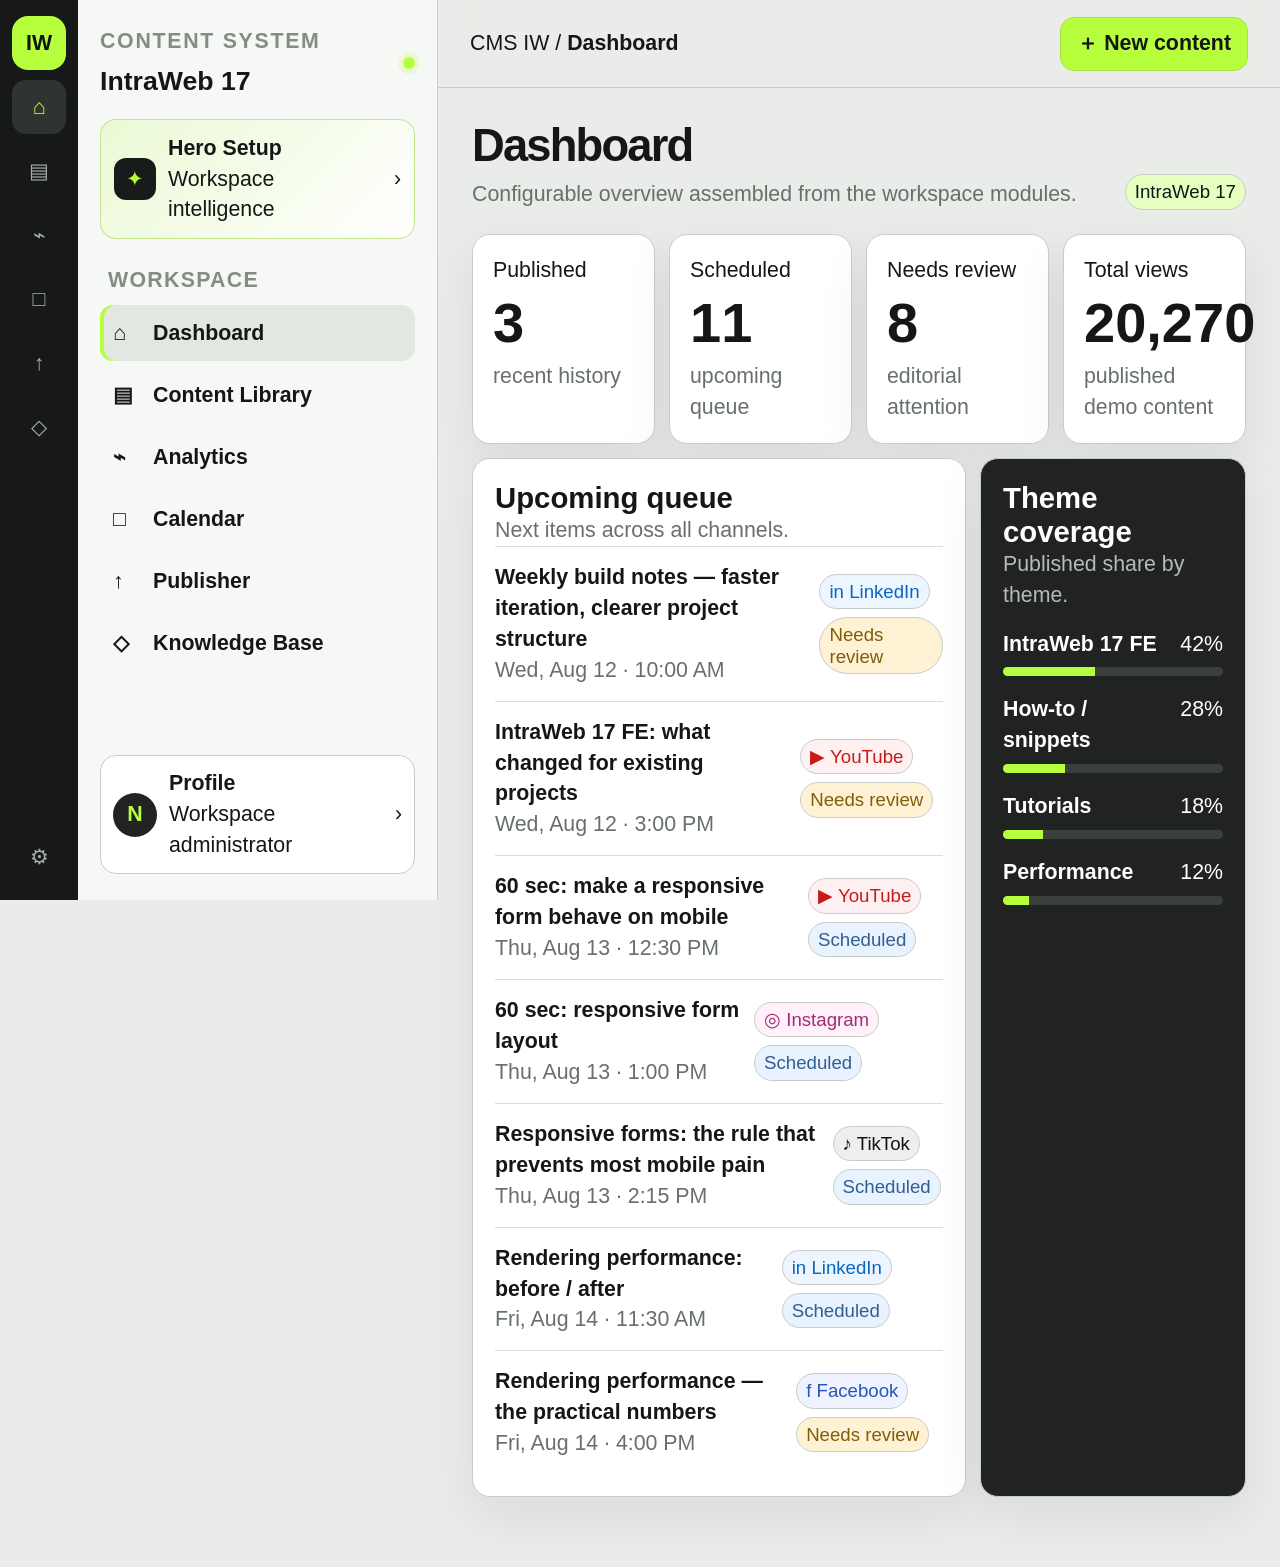
==== commit 372dafe4: "fix: make CMS IW preview one unified SPA" ====
--- a/cms-iw-preview/index.html
+++ b/cms-iw-preview/index.html
@@ -1,67 +1,14 @@
 <!doctype html>
 <html lang="en">
 <head>
-<meta charset="utf-8">
-<meta name="viewport" content="width=device-width,initial-scale=1">
-<title>CMS IW — UI Preview</title>
-<style>
-:root{
-  --body:16pt;--compact:14pt;--h3:18pt;--h2:22pt;--h1:34pt;--display:42pt;
-  --ink:#151717;--muted:#676e69;--canvas:#e9ece8;--surface:#f8faf7;--white:#fff;--graphite:#202321;
-  --line:#d9ddd8;--line2:#c8cdc7;--accent:#b7ff3c;--accent-soft:#e6ffc1;--danger:#c95c54;
-  --r1:10px;--r2:14px;--r3:18px;--r4:26px;--shadow:0 18px 50px rgba(23,27,24,.08)
-}
-*{box-sizing:border-box}html,body{margin:0;min-height:100%;font-family:Inter,ui-sans-serif,-apple-system,BlinkMacSystemFont,"Segoe UI",sans-serif;font-size:var(--body);line-height:1.45;color:var(--ink);background:var(--canvas)}button,input,select,textarea{font:inherit;color:inherit}button{cursor:pointer}h1{font-size:var(--h1);line-height:1.04;margin:0;letter-spacing:-.045em}h2{font-size:var(--h2);line-height:1.15;margin:0}h3{font-size:var(--h3);line-height:1.2;margin:0}p{margin:0;color:var(--muted)}
-.pill,.tag,.badge,.provider,.status,.chip,.count{font-size:var(--compact);line-height:1.15}.pill,.tag,.badge,.provider,.status,.chip{display:inline-flex;align-items:center;gap:6px;border:1px solid var(--line2);border-radius:999px;padding:6px 9px;background:#fff}.pill.accent{background:var(--accent-soft)}.status.published{background:#e5f8cf;color:#3e6225}.status.scheduled{background:#e9f2ff;color:#315f91}.status.review{background:#fff2d4;color:#805d08}.status.draft{background:#eff1ef}.status.failed{background:#ffe8e5;color:#973e37}.provider.youtube{background:#fff0f1;color:#c51b1b}.provider.linkedin{background:#edf5ff;color:#0a66c2}.provider.tiktok{background:#ececec;color:#111}.provider.instagram{background:#fff0fa;color:#a52a77}.provider.facebook{background:#eef3ff;color:#2854b9}.provider.telegram{background:#eef8ff;color:#2481cc}.provider.vk{background:#edf5ff;color:#07f}.provider.x{background:#111;color:#fff}
-.app{min-height:100vh;display:grid;grid-template-columns:78px 360px minmax(0,1fr)}.rail{position:sticky;top:0;height:100vh;background:#171918;color:#fff;padding:16px 12px;display:flex;flex-direction:column;align-items:center;gap:10px}.mark{width:54px;height:54px;border-radius:16px;background:var(--accent);color:#111;display:grid;place-items:center;font-weight:900}.rail-nav{display:grid;gap:10px;width:100%}.rail-btn{width:54px;height:54px;border:0;border-radius:14px;background:transparent;color:#a8aea9;display:grid;place-items:center;font-size:18pt}.rail-btn:hover,.rail-btn.active{background:#303430;color:var(--accent)}.spacer{flex:1}.sidebar{position:sticky;top:0;height:100vh;overflow:auto;background:rgba(248,250,247,.82);border-right:1px solid var(--line2);padding:26px 22px;display:flex;flex-direction:column}.workspace-head{display:flex;justify-content:space-between;align-items:center;margin-bottom:18px}.eyebrow{font-size:var(--body);font-weight:800;letter-spacing:.08em;color:#858c86;text-transform:uppercase}.workspace-name{font-size:20pt;font-weight:850;letter-spacing:-.03em;margin-top:5px}.dot{width:12px;height:12px;border-radius:50%;background:var(--accent);box-shadow:0 0 0 5px rgba(183,255,60,.18)}.hero-link{width:100%;min-height:74px;border:1px solid rgba(150,205,54,.5);background:linear-gradient(135deg,rgba(183,255,60,.18),#fff);border-radius:16px;padding:13px;display:grid;grid-template-columns:42px minmax(0,1fr) auto;gap:12px;align-items:center;text-align:left;margin-bottom:26px}.hero-icon{width:42px;height:42px;border-radius:12px;background:#191b1a;color:var(--accent);display:grid;place-items:center}.section-title{font-weight:850;color:#858c86;text-transform:uppercase;letter-spacing:.06em;margin:0 8px 9px}.nav{display:grid;gap:6px}.nav button{min-height:56px;border:0;border-radius:13px;background:transparent;text-align:left;padding:11px 13px;display:grid;grid-template-columns:30px minmax(0,1fr);gap:10px;align-items:center;font-weight:700}.nav button:hover,.nav button.active{background:#e3e7e2}.nav button.active{box-shadow:inset 4px 0 var(--accent)}.profile{margin-top:auto;width:100%;min-height:76px;border:1px solid var(--line2);background:#fff;border-radius:16px;padding:12px;display:grid;grid-template-columns:44px minmax(0,1fr) auto;gap:12px;align-items:center;text-align:left}.avatar{width:44px;height:44px;border-radius:50%;background:#202321;color:var(--accent);display:grid;place-items:center;font-weight:900}.main{min-width:0}.topbar{position:sticky;top:0;z-index:5;min-height:88px;border-bottom:1px solid var(--line2);background:rgba(233,236,232,.9);backdrop-filter:blur(18px);padding:14px 32px;display:flex;justify-content:space-between;align-items:center;gap:20px}.crumbs{display:flex;gap:9px;color:#858c86}.crumbs b{color:var(--ink)}.top-actions{display:flex;gap:10px}.btn{min-height:54px;border:1px solid var(--line2);background:#fff;border-radius:14px;padding:0 16px;font-weight:800}.btn.primary{background:var(--accent);border-color:#a8df4b}.btn.dark{background:#202321;color:#fff}.view{max-width:1600px;margin:auto;padding:34px 34px 70px}.page-head{display:flex;justify-content:space-between;align-items:flex-end;gap:22px;margin-bottom:26px}.page-head p{max-width:850px;margin-top:10px}.meta{display:flex;gap:8px;align-items:center;flex-wrap:wrap}
-.widgets,.kpis{display:grid;grid-template-columns:repeat(4,minmax(0,1fr));gap:14px;margin-bottom:14px}.widget,.kpi,.panel,.card{background:var(--surface);border:1px solid var(--line2);border-radius:var(--r3);box-shadow:var(--shadow)}.widget,.kpi{padding:20px}.widget span,.kpi span{color:var(--muted)}.widget b,.kpi b{display:block;font-size:var(--display);line-height:1;margin:12px 0 7px;letter-spacing:-.05em}.grid2{display:grid;grid-template-columns:1.2fr .8fr;gap:14px}.panel{padding:22px}.panel.dark{background:var(--graphite);color:#fff}.panel.dark p{color:#b2b8b3}.panel-head{display:flex;justify-content:space-between;gap:16px;align-items:flex-start;margin-bottom:18px}.queue-row{padding:16px 0;border-top:1px solid var(--line);display:flex;justify-content:space-between;gap:16px;align-items:center}.panel.dark .queue-row{border-color:#3d413e}.coverage-row{margin-top:16px}.coverage-top{display:flex;justify-content:space-between;gap:10px}.track{height:9px;background:#3b403c;border-radius:999px;overflow:hidden;margin-top:8px}.track i{display:block;height:100%;background:var(--accent);border-radius:999px}
-.filters{display:flex;flex-wrap:wrap;gap:12px;align-items:end;padding:16px;background:#f7f9f6;border:1px solid var(--line2);border-radius:17px;margin-bottom:14px}.filters label{display:grid;gap:7px;min-width:190px}.filters label.wide{flex:1 1 310px}.filters input,.filters select{min-height:54px;border:1px solid var(--line2);border-radius:12px;background:#fff;padding:0 13px}.kpis{grid-template-columns:repeat(5,minmax(0,1fr))}.content-grid{display:grid;grid-template-columns:minmax(0,1.7fr) minmax(320px,.7fr);gap:14px}.pub-list{display:grid;gap:12px}.pub-card{border:1px solid var(--line2);border-radius:18px;background:#fff;overflow:hidden}.pub-main{display:grid;grid-template-columns:minmax(0,1.4fr) minmax(300px,.8fr)}.pub-input,.pub-output{padding:24px}.pub-output{border-left:1px solid var(--line);background:#f8faf7}.pub-card h3{margin:10px 0 8px}.pub-card p{margin-bottom:12px}.output-grid{display:grid;grid-template-columns:repeat(2,minmax(0,1fr));gap:10px}.out{border:1px solid var(--line);border-radius:12px;background:#fff;padding:12px}.out b{display:block;font-size:22pt;margin-top:5px}.side-stat{background:#1b1d1c;color:#fff;border-radius:18px;padding:20px;margin-bottom:12px}.side-stat p{color:#afb5b0;margin-top:7px}
-.calendar-toolbar{display:flex;justify-content:space-between;align-items:center;gap:14px;flex-wrap:wrap;margin-bottom:14px}.switch{display:flex;gap:4px;border:1px solid var(--line2);border-radius:13px;padding:4px;background:#f7f9f6}.switch button{min-height:48px;border:0;background:transparent;border-radius:10px;padding:0 14px}.switch button.active{background:#1c1e1d;color:#fff}.calendar-grid{display:grid;grid-template-columns:repeat(7,minmax(230px,1fr));border:1px solid var(--line2);border-radius:18px;overflow:auto;background:#fff}.day{min-width:230px;min-height:195px;border-right:1px solid var(--line);border-bottom:1px solid var(--line);padding:12px}.day:nth-child(7n){border-right:0}.daydate{color:var(--muted);margin-bottom:10px}.cal-card{border-left:5px solid #999;border-radius:11px;padding:11px;margin-bottom:9px;background:#f4f5f3}.cal-card b{display:block;margin:7px 0 4px}.cal-card.youtube{border-left-color:#ff0033;background:#fff1f3}.cal-card.linkedin{border-left-color:#0a66c2;background:#edf5ff}.cal-card.tiktok{border-left-color:#111;background:#eee}.cal-card.instagram{border-left-color:#c13584;background:#fff0fa}.cal-card.facebook{border-left-color:#1877f2;background:#eef3ff}.cal-card.telegram{border-left-color:#229ed9;background:#eef8ff}.cal-card.vk{border-left-color:#07f;background:#edf5ff}.cal-card.x{border-left-color:#111;background:#ededed}.week{display:grid;grid-template-columns:repeat(7,minmax(230px,1fr));gap:10px;overflow:auto}.week .day{border:1px solid var(--line2);border-radius:16px}.day-view{display:grid;gap:12px}.time-row{display:grid;grid-template-columns:100px minmax(0,1fr);gap:14px;align-items:start}
-.tabs,.status-tabs{display:flex;gap:9px;overflow:auto;padding-bottom:10px;margin-bottom:12px}.tabs button,.status-tabs button{min-height:52px;border:1px solid var(--line2);background:#fff;border-radius:13px;padding:0 12px;display:flex;align-items:center;gap:8px;white-space:nowrap}.tabs button.active,.status-tabs button.active{background:#202321;color:#fff}.publisher-list{display:grid;gap:12px}.publisher-row{display:grid;grid-template-columns:190px minmax(0,1fr) auto;gap:18px;align-items:center;border:1px solid var(--line2);border-radius:18px;background:#fff;padding:22px}.publisher-row h3{margin-bottom:7px}.publisher-row p{margin-bottom:10px}.publisher-actions{display:flex;gap:8px;flex-wrap:wrap}
-.knowledge-grid{display:grid;grid-template-columns:minmax(0,1.5fr) minmax(340px,.7fr);gap:14px}.knowledge,.source-intel{background:#fff;border:1px solid var(--line2);border-radius:18px;overflow:hidden}.know-row,.source-row,.source-head{padding:20px;border-bottom:1px solid var(--line)}.know-row:last-child,.source-row:last-child{border-bottom:0}.know-top{display:flex;justify-content:space-between;gap:14px;align-items:start}.know-row h3{margin:8px 0}.source-row p{margin-top:6px}.hero-grid,.settings-grid,.ds-grid{display:grid;grid-template-columns:repeat(2,minmax(0,1fr));gap:14px}.hero-card,.settings-card,.ds-card{background:#fff;border:1px solid var(--line2);border-radius:18px;padding:22px}.hero-card.full,.ds-card.full{grid-column:1/-1}.hero-card p,.settings-card p,.ds-card p{margin-top:8px}.stack{display:grid;gap:12px;margin-top:14px}.stack>div{border:1px solid var(--line);border-radius:13px;padding:14px;background:#fafbfa}.settings-card .provider-row{display:flex;justify-content:space-between;gap:14px;align-items:center;padding:14px 0;border-top:1px solid var(--line)}.ds-swatch{min-height:110px;border-radius:15px;border:1px solid var(--line);padding:14px;display:flex;align-items:end}.empty{padding:24px;color:var(--muted);text-align:center}
-@media(max-width:1250px){.app{grid-template-columns:72px 320px minmax(0,1fr)}.widgets,.kpis{grid-template-columns:repeat(2,minmax(0,1fr))}.content-grid,.knowledge-grid{grid-template-columns:1fr}.grid2{grid-template-columns:1fr}.publisher-row{grid-template-columns:1fr}.pub-main{grid-template-columns:1fr}.pub-output{border-left:0;border-top:1px solid var(--line)}}
-@media(max-width:850px){.app{grid-template-columns:68px minmax(0,1fr)}.sidebar{display:none}.view{padding:24px 18px 50px}.topbar{padding:12px 18px}.page-head{align-items:flex-start;flex-direction:column}.widgets,.kpis,.hero-grid,.settings-grid,.ds-grid{grid-template-columns:1fr}.filters{display:grid}.filters label,.filters label.wide{min-width:0;width:100%}}
-</style>
+  <meta charset="utf-8" />
+  <meta name="viewport" content="width=device-width,initial-scale=1" />
+  <meta name="theme-color" content="#171918" />
+  <title>CMS IW — IntraWeb 17</title>
+  <link rel="stylesheet" href="./app.css" />
 </head>
 <body>
-<div class="app">
-  <aside class="rail"><div class="mark">IW</div><div id="railNav" class="rail-nav"></div><div class="spacer"></div><button class="rail-btn" data-route="settings" title="Settings">⚙</button></aside>
-  <aside class="sidebar">
-    <div class="workspace-head"><div><div class="eyebrow">CONTENT SYSTEM</div><div class="workspace-name">IntraWeb 17</div></div><span class="dot"></span></div>
-    <button class="hero-link" data-route="hero"><span class="hero-icon">✦</span><span><b>Hero Setup</b><br>Workspace intelligence</span><span>›</span></button>
-    <div class="section-title">Workspace</div><nav id="sideNav" class="nav"></nav>
-    <button class="profile" data-route="settings"><span class="avatar">N</span><span><b>Profile</b><br>Workspace administrator</span><span>›</span></button>
-  </aside>
-  <main class="main"><header class="topbar"><div class="crumbs"><span>CMS IW</span><span>/</span><b id="crumb">Dashboard</b></div><div class="top-actions"><button class="btn">⌕ Search</button><button class="btn primary">＋ New content</button></div></header><section id="view" class="view"></section></main>
-</div>
-<script>
-const navDefs=[['dashboard','⌂','Dashboard'],['content','▤','Content & Analytics'],['calendar','□','Calendar'],['publisher','↑','Publisher'],['knowledge','◇','Knowledge Base']];
-const providers={youtube:['▶','YouTube'],linkedin:['in','LinkedIn'],tiktok:['♪','TikTok'],instagram:['◎','Instagram'],facebook:['f','Facebook'],telegram:['➤','Telegram'],vk:['VK','VK'],x:['X','X']};
-const content=[
- {title:'IntraWeb 17 FE — first look',theme:'IntraWeb 17 FE',format:'Long video',provider:'youtube',status:'published',date:'2026-08-06',duration:'06:42',views:4830,reach:8120,likes:247,comments:31,shares:36},
- {title:'Responsive forms in 60 seconds',theme:'Tutorials',format:'Short',provider:'tiktok',status:'scheduled',date:'2026-08-12',duration:'00:58',views:0,reach:0,likes:0,comments:0,shares:0},
- {title:'IntraWeb 17 weekly update',theme:'Release notes',format:'Post',provider:'linkedin',status:'review',date:'2026-08-11',duration:'—',views:0,reach:0,likes:0,comments:0,shares:0},
- {title:'Rendering performance explained',theme:'Performance',format:'Image post',provider:'facebook',status:'draft',date:'2026-08-14',duration:'—',views:0,reach:0,likes:0,comments:0,shares:0},
- {title:'Migration checklist',theme:'How-to / snippets',format:'Post',provider:'x',status:'published',date:'2026-08-05',duration:'—',views:1680,reach:3920,likes:104,comments:15,shares:29},
- {title:'Customer project showcase',theme:'Customer showcase',format:'Video',provider:'vk',status:'scheduled',date:'2026-08-15',duration:'02:18',views:0,reach:0,likes:0,comments:0,shares:0}
-];
-let route=location.hash.replace('#/','')||'dashboard',calView='month',publisherProvider='all',filterProvider='all',filterTheme='all';
-const $=s=>document.querySelector(s), esc=s=>String(s).replace(/[&<>"']/g,c=>({'&':'&amp;','<':'&lt;','>':'&gt;','"':'&quot;',"'":'&#39;'}[c]));
-const badge=p=>`<span class="provider ${p}">${providers[p]?.[0]||p} ${providers[p]?.[1]||p}</span>`;
-function bindRoutes(){document.querySelectorAll('[data-route]').forEach(b=>b.onclick=()=>{location.hash='#/'+b.dataset.route})}
-function renderNav(){$('#railNav').innerHTML=navDefs.map(([r,i,l])=>`<button class="rail-btn ${route===r?'active':''}" data-route="${r}" title="${l}">${i}</button>`).join('');$('#sideNav').innerHTML=navDefs.map(([r,i,l])=>`<button class="${route===r?'active':''}" data-route="${r}"><span>${i}</span><span>${l}</span></button>`).join('');$('#crumb').textContent=({dashboard:'Dashboard',content:'Content & Analytics',calendar:'Calendar',publisher:'Publisher',knowledge:'Knowledge Base',hero:'Hero Setup',settings:'Settings'})[route]||'Dashboard';bindRoutes()}
-const head=(t,p,m='')=>`<div class="page-head"><div><h1>${t}</h1><p>${p}</p></div>${m?`<div class="meta">${m}</div>`:''}</div>`;
-function dashboard(){return `${head('Dashboard','A configurable workspace overview assembled from module widgets.','<span class="pill accent">IntraWeb 17</span>')}<div class="widgets"><div class="widget"><span>Published this month</span><b>18</b><p>All channels</p></div><div class="widget"><span>Scheduled</span><b>11</b><p>Next 30 days</p></div><div class="widget"><span>Total views</span><b>48K</b><p>Current period</p></div><div class="widget"><span>Knowledge items</span><b>326</b><p>Manual + parsed</p></div></div><div class="grid2"><section class="panel"><div class="panel-head"><div><h2>Upcoming queue</h2><p>Cross-channel content scheduled next.</p></div><button class="btn" data-route="publisher">Open Publisher</button></div>${content.filter(x=>x.status==='scheduled'||x.status==='review').map(x=>`<div class="queue-row"><div><b>${esc(x.title)}</b><p>${x.theme} · ${x.date}</p></div>${badge(x.provider)}</div>`).join('')}</section><section class="panel dark"><h2>Theme coverage</h2><p>Current month, based on published content.</p>${[['Tutorials',38],['Release notes',24],['Performance',18],['Customer showcase',12]].map(([n,v])=>`<div class="coverage-row"><div class="coverage-top"><b>${n}</b><span>${v}%</span></div><div class="track"><i style="width:${v}%"></i></div></div>`).join('')}</section></div>`}
-function pubCard(x){return `<article class="pub-card"><div class="pub-main"><div class="pub-input"><div class="meta"><span class="status ${x.status}">${x.status}</span><span class="tag">${x.format}</span>${badge(x.provider)}</div><h3>${esc(x.title)}</h3><p>Canonical content metadata and links live here. Media itself is referenced, not stored as the primary binary in CMS IW.</p><div class="meta"><span class="chip">Theme · ${x.theme}</span><span class="chip">Duration · ${x.duration}</span><span class="chip">Date · ${x.date}</span></div></div><div class="pub-output">${x.status==='published'?`<div class="eyebrow">OUTPUT</div><div class="output-grid"><div class="out"><span>Views</span><b>${x.views.toLocaleString()}</b></div><div class="out"><span>Reach</span><b>${x.reach.toLocaleString()}</b></div><div class="out"><span>Likes</span><b>${x.likes}</b></div><div class="out"><span>Shares</span><b>${x.shares}</b></div></div>`:'<div class="empty">Output appears after publication.</div>'}</div></div></article>`}
-function contentPage(){const themes=[...new Set(content.map(x=>x.theme))],filtered=content.filter(x=>(filterProvider==='all'||x.provider===filterProvider)&&(filterTheme==='all'||x.theme===filterTheme));const pub=filtered.filter(x=>x.status==='published');const views=pub.reduce((a,x)=>a+x.views,0),reach=pub.reduce((a,x)=>a+x.reach,0);return `${head('Content & Analytics','One filtered dataset drives both publication history and analytics.','<span class="pill accent">'+filtered.length+' records</span>')}<div class="filters"><label class="wide"><span>Search</span><input placeholder="Title, theme, structure, campaign…"></label><label><span>Period</span><select><option>Any period</option><option>7 days</option><option>30 days</option><option>January 2026</option></select></label><label><span>Channel</span><select id="fProvider"><option value="all">All channels</option>${Object.entries(providers).map(([p,v])=>`<option value="${p}" ${filterProvider===p?'selected':''}>${v[1]}</option>`).join('')}</select></label><label><span>Theme</span><select id="fTheme"><option value="all">All themes</option>${themes.map(t=>`<option ${filterTheme===t?'selected':''}>${t}</option>`).join('')}</select></label><label><span>Format</span><select><option>All formats</option><option>Post</option><option>Short</option><option>Long video</option></select></label></div><div class="kpis"><div class="kpi"><span>Published posts</span><b>${pub.length}</b><p>current filters</p></div><div class="kpi"><span>Views</span><b>${views.toLocaleString()}</b><p>current filters</p></div><div class="kpi"><span>Reach</span><b>${reach.toLocaleString()}</b><p>current filters</p></div><div class="kpi"><span>Likes</span><b>${pub.reduce((a,x)=>a+x.likes,0)}</b><p>current filters</p></div><div class="kpi"><span>Shares</span><b>${pub.reduce((a,x)=>a+x.shares,0)}</b><p>current filters</p></div></div><div class="content-grid"><div class="pub-list">${filtered.map(pubCard).join('')}</div><aside><div class="side-stat"><h3>Theme coverage</h3><p>Share of published items in the exact filtered set.</p>${themes.slice(0,4).map((t,i)=>`<div class="coverage-row"><div class="coverage-top"><b>${t}</b><span>${[38,24,18,12][i]}%</span></div><div class="track"><i style="width:${[38,24,18,12][i]}%"></i></div></div>`).join('')}</div></aside></div>`}
-function calCard(x){return `<div class="cal-card ${x.provider}">${badge(x.provider)}<b>${esc(x.title)}</b><span>${x.date} · ${x.format}</span></div>`}
-function calendarPage(){let body='';if(calView==='month'){const days=Array.from({length:35},(_,i)=>i+1);body=`<div class="calendar-grid">${days.map(d=>`<div class="day"><div class="daydate">Aug ${d}</div>${content.filter(x=>Number(x.date.slice(-2))===d).map(calCard).join('')}</div>`).join('')}</div>`}else if(calView==='week'){body=`<div class="week">${['Mon 10','Tue 11','Wed 12','Thu 13','Fri 14','Sat 15','Sun 16'].map((d,i)=>`<div class="day"><div class="daydate">${d}</div>${content.filter(x=>Number(x.date.slice(-2))===10+i).map(calCard).join('')||'<div class="empty">No posts</div>'}</div>`).join('')}</div>`}else{body=`<div class="day-view">${content.slice(0,3).map((x,i)=>`<div class="time-row"><b>${['10:00','12:30','16:00'][i]}</b>${calCard(x)}</div>`).join('')}</div>`}return `${head('Content calendar','Provider identity is visible immediately. Calendar expands to Month, Week and Day.','<span class="pill accent">Month / Week / Day</span>')}<div class="calendar-toolbar"><div class="switch">${['month','week','day'].map(v=>`<button data-cal="${v}" class="${calView===v?'active':''}">${v[0].toUpperCase()+v.slice(1)}</button>`).join('')}</div><div class="meta">${Object.keys(providers).map(badge).join('')}</div></div>${body}`}
-function publisherPage(){const filtered=publisherProvider==='all'?content:content.filter(x=>x.provider===publisherProvider);return `${head('Publisher','Operational queue by destination: revision, scheduling, failures and publishing.','<span class="pill accent">'+filtered.length+' queue items</span>')}<div class="tabs"><button data-pub="all" class="${publisherProvider==='all'?'active':''}">All</button>${Object.keys(providers).map(p=>`<button data-pub="${p}" class="${publisherProvider===p?'active':''}">${badge(p)}</button>`).join('')}</div><div class="status-tabs"><button class="active">All <span class="count">${filtered.length}</span></button><button>Needs review <span class="count">${filtered.filter(x=>x.status==='review').length}</span></button><button>Scheduled <span class="count">${filtered.filter(x=>x.status==='scheduled').length}</span></button><button>Draft <span class="count">${filtered.filter(x=>x.status==='draft').length}</span></button><button>Published <span class="count">${filtered.filter(x=>x.status==='published').length}</span></button></div><div class="publisher-list">${filtered.map(x=>`<article class="publisher-row"><div><span class="status ${x.status}">${x.status}</span><p>${x.date}</p></div><div><h3>${esc(x.title)}</h3><p>${x.theme} · ${x.format} · ${x.duration}</p><div class="meta">${badge(x.provider)}<span class="chip">${x.theme}</span></div></div><div class="publisher-actions"><button class="btn">Preview</button><button class="btn ${x.status==='review'?'primary':''}">${x.status==='review'?'Open revision':x.status==='scheduled'?'Edit schedule':x.status==='published'?'View result':'Continue'}</button></div></article>`).join('')}</div>`}
-function knowledgePage(){return `${head('Knowledge Base','Catalog of workspace knowledge and external intelligence with provenance and source dynamics.','<span class="pill accent">326 knowledge items</span>')}<div class="filters"><label class="wide"><span>Search knowledge</span><input placeholder="Theme, source, fact, competitor…"></label><label><span>Source class</span><select><option>All</option><option>Manual</option><option>Internal parsing</option><option>External parsing</option></select></label><label><span>Theme</span><select><option>All themes</option><option>Tutorials</option><option>Performance</option><option>Release notes</option></select></label></div><div class="knowledge-grid"><section class="knowledge">${[['manual','Responsive layout guidelines','Entered by team · Tutorials'],['internal','IntraWeb 17 FE release notes','Parsed from official workspace data'],['external','Competitor channel: Delphi productivity','External channel · 18 items this week'],['external','Web framework news watch','External sources · 42 items this week']].map(([c,t,p])=>`<article class="know-row"><div class="know-top"><div><span class="badge">${c}</span><h3>${t}</h3><p>${p}</p></div><span class="pill">Open</span></div></article>`).join('')}</section><aside class="source-intel"><div class="source-head"><h3>Source intelligence</h3><p>Activity and contribution over time.</p></div>${[['Official IntraWeb','94 items · +8 this week'],['Developer community','71 items · +14 this week'],['Competitor A','56 items · +19 this week'],['Industry news','105 items · +31 this week']].map(([n,p])=>`<div class="source-row"><b>${n}</b><p>${p}</p></div>`).join('')}</aside></div>`}
-function heroPage(){return `${head('Hero Setup','The central workspace intelligence setup: everything the system should know about this project.','<span class="pill accent">Workspace context</span>')}<div class="hero-grid"><section class="hero-card"><div class="eyebrow">BRAND & PRODUCT</div><h2>Core knowledge</h2><p>Official site, product facts, terminology, positioning and prohibited wording.</p><div class="stack"><div><b>IntraWeb official website</b><p>Primary product reference</p></div><div><b>IntraWeb 17 FE documentation</b><p>Product and release knowledge</p></div></div></section><section class="hero-card"><div class="eyebrow">VOICE & AUDIENCE</div><h2>Communication profile</h2><p>Audience, preferred tone, representative posts, transcripts and content examples.</p><div class="stack"><div><b>Developer audience</b><p>Practical, technical, result-focused</p></div><div><b>Reference publications</b><p>26 examples linked</p></div></div></section><section class="hero-card full"><div class="eyebrow">SOURCES</div><h2>What Hero can learn from</h2><p>Manual input, workspace parsing and external references all feed reusable workspace context without becoming publishing logic.</p><div class="meta" style="margin-top:14px"><span class="pill">Websites</span><span class="pill">Social channels</span><span class="pill">Published links</span><span class="pill">Texts</span><span class="pill">Transcripts</span><span class="pill">Documents</span><span class="pill">Competitors</span><span class="pill">External sources</span></div></section></div>`}
-function settingsPage(){return `${head('Settings','Workspace configuration, connections, profile, modules and the shared design system.','<span class="pill">Workspace settings</span>')}<div class="settings-grid"><section class="settings-card"><h2>Connections</h2><p>Provider accounts are configured here, not in Workspace navigation.</p>${Object.keys(providers).slice(0,6).map(p=>`<div class="provider-row"><span>${badge(p)}</span><button class="btn">Configure</button></div>`).join('')}</section><section class="settings-card"><h2>Dashboard configuration</h2><p>Choose which registered module widgets appear on Dashboard.</p><div class="stack"><div><b>Publishing volume</b><p>Enabled</p></div><div><b>Theme coverage</b><p>Enabled</p></div><div><b>Knowledge growth</b><p>Enabled</p></div><div><b>Channel performance</b><p>Enabled</p></div></div></section><section class="ds-card full"><div class="eyebrow">DESIGN SYSTEM</div><h2>Typography & primitives</h2><p>Every interface element must come from this shared system. Regular UI text is never below 16pt. Only compact tags, pills and badges may use 14pt.</p><div class="ds-grid" style="margin-top:16px"><div class="ds-card"><h3>Controls</h3><div class="stack"><button class="btn primary">Primary action</button><button class="btn">Secondary action</button><input class="btn" value="Text field · 16pt"></div></div><div class="ds-card"><h3>Semantic chips</h3><div class="meta" style="margin-top:12px"><span class="pill">Pill · 14pt</span><span class="tag">Tag · 14pt</span><span class="status published">Status · 14pt</span>${badge('youtube')}</div></div><div class="ds-card"><h3>Cards</h3><p>KPI, content, publisher, calendar, knowledge, Hero Setup and Settings all reuse the same surface/radius/spacing tokens.</p></div><div class="ds-card"><h3>Provider identity</h3><div class="meta" style="margin-top:12px">${Object.keys(providers).map(badge).join('')}</div></div></div></section></div>`}
-function render(){route=location.hash.replace('#/','')||'dashboard';renderNav();const fn={dashboard,content:contentPage,calendar:calendarPage,publisher:publisherPage,knowledge:knowledgePage,hero:heroPage,settings:settingsPage}[route]||dashboard;$('#view').innerHTML=fn();bindRoutes();document.querySelectorAll('[data-cal]').forEach(b=>b.onclick=()=>{calView=b.dataset.cal;render()});document.querySelectorAll('[data-pub]').forEach(b=>b.onclick=()=>{publisherProvider=b.dataset.pub;render()});$('#fProvider')?.addEventListener('change',e=>{filterProvider=e.target.value;render()});$('#fTheme')?.addEventListener('change',e=>{filterTheme=e.target.value;render()})}
-window.addEventListener('hashchange',render);render();
-</script>
+  <noscript>CMS IW preview requires JavaScript.</noscript>
+  <script src="./app.js"></script>
 </body>
-</html>+</html>
--- a/cms-iw-preview/app.css
+++ b/cms-iw-preview/app.css
@@ -0,0 +1,11 @@
+:root{--body:16pt;--compact:14pt;--h3:18pt;--h2:22pt;--h1:34pt;--display:42pt;--ink:#151717;--muted:#68706a;--canvas:#e9ece8;--surface:#f8faf7;--white:#fff;--graphite:#202321;--line:#d9ddd8;--line2:#c8cdc7;--accent:#b7ff3c;--accent-soft:#e6ffc1;--danger:#c95c54;--radius:18px;--shadow:0 18px 50px rgba(23,27,24,.08)}
+*{box-sizing:border-box}html,body{margin:0;min-height:100%;font-family:Inter,ui-sans-serif,-apple-system,BlinkMacSystemFont,"Segoe UI",sans-serif;font-size:var(--body);line-height:1.45;color:var(--ink);background:var(--canvas)}button,input,select,textarea{font:inherit;color:inherit}button{cursor:pointer}h1{font-size:var(--h1);line-height:1.05;margin:0;letter-spacing:-.04em}h2{font-size:var(--h2);line-height:1.15;margin:0}h3{font-size:var(--h3);line-height:1.2;margin:0}p{margin:0;color:var(--muted)}a{color:inherit}.compact,.pill,.provider,.status,.tag,.count{font-size:var(--compact);line-height:1.15}.pill,.provider,.status,.tag{display:inline-flex;align-items:center;gap:6px;border:1px solid var(--line2);border-radius:999px;padding:6px 9px;background:#fff}.pill.accent{background:var(--accent-soft)}.status.published{background:#e5f8cf;color:#3e6225}.status.scheduled{background:#e9f2ff;color:#315f91}.status.review{background:#fff2d4;color:#805d08}.status.draft{background:#eff1ef}.provider.youtube{background:#fff0f1;color:#c51b1b}.provider.linkedin{background:#edf5ff;color:#0a66c2}.provider.tiktok{background:#eee;color:#111}.provider.instagram{background:#fff0fa;color:#a52a77}.provider.facebook{background:#eef3ff;color:#2854b9}.provider.telegram{background:#eef8ff;color:#2481cc}.provider.vk{background:#edf5ff;color:#07f}.provider.x{background:#111;color:#fff}
+.app{min-height:100vh;display:grid;grid-template-columns:78px 360px minmax(0,1fr)}.rail{position:sticky;top:0;height:100vh;background:#171918;color:#fff;padding:16px 12px;display:flex;flex-direction:column;align-items:center;gap:10px}.mark{width:54px;height:54px;border-radius:16px;background:var(--accent);color:#111;display:grid;place-items:center;font-weight:900}.rail-nav{display:grid;gap:10px;width:100%}.rail-btn{width:54px;height:54px;border:0;border-radius:14px;background:transparent;color:#a8aea9;display:grid;place-items:center}.rail-btn:hover,.rail-btn.active{background:#303430;color:var(--accent)}.spacer{flex:1}.sidebar{position:sticky;top:0;height:100vh;overflow:auto;background:rgba(248,250,247,.88);border-right:1px solid var(--line2);padding:26px 22px;display:flex;flex-direction:column}.workspace-head{display:flex;justify-content:space-between;align-items:center;margin-bottom:18px}.eyebrow{font-weight:800;letter-spacing:.08em;color:#858c86;text-transform:uppercase}.workspace-name{font-size:20pt;font-weight:850;margin-top:5px}.dot{width:12px;height:12px;border-radius:50%;background:var(--accent);box-shadow:0 0 0 5px rgba(183,255,60,.18)}.hero-link{width:100%;min-height:74px;border:1px solid rgba(150,205,54,.5);background:linear-gradient(135deg,rgba(183,255,60,.18),#fff);border-radius:16px;padding:13px;display:grid;grid-template-columns:42px minmax(0,1fr) auto;gap:12px;align-items:center;text-align:left;margin-bottom:26px}.hero-icon{width:42px;height:42px;border-radius:12px;background:#191b1a;color:var(--accent);display:grid;place-items:center}.section-title{font-weight:850;color:#858c86;text-transform:uppercase;letter-spacing:.06em;margin:0 8px 9px}.nav{display:grid;gap:6px}.nav button{min-height:56px;border:0;border-radius:13px;background:transparent;text-align:left;padding:11px 13px;display:grid;grid-template-columns:30px minmax(0,1fr);gap:10px;align-items:center;font-weight:700}.nav button:hover,.nav button.active{background:#e3e7e2}.nav button.active{box-shadow:inset 4px 0 var(--accent)}.profile{margin-top:auto;width:100%;min-height:76px;border:1px solid var(--line2);background:#fff;border-radius:16px;padding:12px;display:grid;grid-template-columns:44px minmax(0,1fr) auto;gap:12px;align-items:center;text-align:left}.avatar{width:44px;height:44px;border-radius:50%;background:#202321;color:var(--accent);display:grid;place-items:center;font-weight:900}.main{min-width:0}.topbar{position:sticky;top:0;z-index:20;min-height:88px;border-bottom:1px solid var(--line2);background:rgba(233,236,232,.92);backdrop-filter:blur(18px);padding:14px 32px;display:flex;justify-content:space-between;align-items:center}.btn{min-height:54px;border:1px solid var(--line2);background:#fff;border-radius:14px;padding:0 16px;font-weight:800}.btn.primary{background:var(--accent);border-color:#a8df4b}.btn.dark{background:#202321;color:#fff}.view{width:100%;padding:34px 34px 70px}.page-head{display:flex;justify-content:space-between;align-items:flex-end;gap:22px;margin-bottom:24px}.page-head p{max-width:900px;margin-top:9px}.meta{display:flex;gap:8px;align-items:center;flex-wrap:wrap}.cards{display:grid;grid-template-columns:repeat(4,minmax(0,1fr));gap:14px}.card,.panel{background:#fff;border:1px solid var(--line2);border-radius:var(--radius);box-shadow:var(--shadow)}.card{padding:20px}.card b.value{display:block;font-size:var(--display);line-height:1;margin:10px 0}.grid2{display:grid;grid-template-columns:1.3fr .7fr;gap:14px;margin-top:14px}.panel{padding:22px}.panel.dark{background:#202321;color:#fff}.panel.dark p{color:#b6bbb7}.queue-line{padding:15px 0;border-top:1px solid var(--line);display:flex;justify-content:space-between;gap:14px;align-items:center}.panel.dark .queue-line{border-color:#3d413e}.track{height:9px;background:#3b403c;border-radius:999px;overflow:hidden;margin-top:8px}.track i{display:block;height:100%;background:var(--accent)}
+.filters{display:flex;flex-wrap:wrap;gap:12px;align-items:end;padding:16px;background:var(--surface);border:1px solid var(--line2);border-radius:18px;margin-bottom:14px}.filters label{display:grid;gap:7px;min-width:190px}.filters label.wide{flex:1 1 320px}.filters input,.filters select{min-height:54px;border:1px solid var(--line2);border-radius:13px;background:#fff;padding:0 13px}.table{background:#fff;border:1px solid var(--line2);border-radius:18px;overflow:auto}.tr{display:grid;grid-template-columns:130px minmax(260px,1.4fr) 190px 180px 150px 150px;gap:12px;align-items:center;min-width:1120px;padding:15px 18px;border-bottom:1px solid var(--line)}.tr.head{background:var(--surface);font-weight:800}.tr:last-child{border-bottom:0}
+.analytics-hero{display:grid;grid-template-columns:minmax(0,1.75fr) minmax(340px,.65fr);gap:14px}.chart-panel,.summary-panel,.breakdown{background:#fff;border:1px solid var(--line2);border-radius:18px;padding:22px}.metric-switch{display:flex;gap:8px;flex-wrap:wrap;margin:18px 0}.metric-switch button{min-height:48px;border:1px solid var(--line2);background:#fff;border-radius:12px;padding:0 12px}.metric-switch button.active{background:#202321;color:#fff}.chart{height:420px;display:flex;align-items:end;gap:10px;padding:24px 6px 8px;border-top:1px solid var(--line);border-bottom:1px solid var(--line)}.bar{flex:1;min-width:22px;background:linear-gradient(180deg,var(--accent),#a8d94b);border-radius:10px 10px 4px 4px;position:relative}.bar span{position:absolute;left:50%;transform:translateX(-50%);bottom:-34px;white-space:nowrap;color:var(--muted)}.summary-main{margin:24px 0}.summary-main b{display:block;font-size:var(--display);line-height:1;margin-top:8px}.summary-row{display:flex;justify-content:space-between;gap:12px;padding:13px 0;border-top:1px solid var(--line)}.break-grid{display:grid;grid-template-columns:1fr 1fr;gap:14px;margin-top:14px}.break-row{display:flex;justify-content:space-between;gap:12px;padding:13px 0;border-top:1px solid var(--line)}
+.calendar-toolbar{display:flex;justify-content:space-between;gap:14px;align-items:center;flex-wrap:wrap;margin-bottom:14px}.segmented,.provider-filter{display:flex;gap:8px;flex-wrap:wrap}.segmented button,.provider-filter button{min-height:50px;border:1px solid var(--line2);background:#fff;border-radius:13px;padding:0 12px}.segmented button.active,.provider-filter button.active{background:#202321;color:#fff}.calendar-frame{background:#fff;border:1px solid var(--line2);border-radius:18px;overflow:auto}.weekdays,.month-grid{display:grid;grid-template-columns:repeat(7,minmax(220px,1fr));min-width:1540px}.weekdays{position:sticky;top:88px;z-index:3;background:#f4f6f3;border-bottom:1px solid var(--line2)}.weekday{padding:13px 14px;font-weight:800}.daycell{min-height:190px;padding:12px;border-right:1px solid var(--line);border-bottom:1px solid var(--line);overflow:visible}.daycell:nth-child(7n){border-right:0}.dayhead{display:flex;justify-content:space-between;gap:8px;margin-bottom:10px}.cal-stack{display:grid;gap:8px}.cal-card{border-left:5px solid #999;border-radius:12px;padding:10px;background:#f4f5f3}.cal-card.youtube{border-left-color:#ff0033;background:#fff1f3}.cal-card.linkedin{border-left-color:#0a66c2;background:#edf5ff}.cal-card.tiktok{border-left-color:#111;background:#eee}.cal-card.instagram{border-left-color:#c13584;background:#fff0fa}.cal-card.facebook{border-left-color:#1877f2;background:#eef3ff}.cal-card.telegram{border-left-color:#229ed9;background:#eef8ff}.cal-card.vk{border-left-color:#07f;background:#edf5ff}.cal-card.x{border-left-color:#111;background:#ededed}.cal-card b{display:block;margin:6px 0}.week-grid{display:grid;grid-template-columns:repeat(7,minmax(260px,1fr));gap:10px;overflow:auto}.week-col{background:#fff;border:1px solid var(--line2);border-radius:16px;padding:12px;min-width:260px}.day-view{display:grid;gap:12px}.day-row{display:grid;grid-template-columns:110px minmax(0,1fr);gap:14px;align-items:start}
+.publisher-stats{display:grid;grid-template-columns:repeat(5,minmax(0,1fr));gap:14px;margin-bottom:14px}.pub-toolbar{display:grid;gap:12px;background:var(--surface);border:1px solid var(--line2);border-radius:18px;padding:14px;margin-bottom:14px}.pub-tabs{display:flex;gap:8px;flex-wrap:wrap}.pub-tabs button{min-height:52px;border:1px solid var(--line2);background:#fff;border-radius:13px;padding:0 12px}.pub-tabs button.active{background:#202321;color:#fff}.searchrow{display:grid;grid-template-columns:minmax(260px,1fr);gap:12px}.searchrow input{min-height:54px;border:1px solid var(--line2);border-radius:13px;background:#fff;padding:0 14px}.workbench{display:grid;grid-template-columns:minmax(360px,420px) minmax(520px,1fr) minmax(330px,390px);gap:16px;align-items:start}.queue,.preview,.inspector{background:#fff;border:1px solid var(--line2);border-radius:18px;min-width:0}.queue-head,.preview-head,.inspector-head{padding:18px;border-bottom:1px solid var(--line)}.queue-list{display:grid}.queue-item{width:100%;border:0;border-top:1px solid var(--line);background:#fff;padding:14px 18px;display:grid;grid-template-columns:68px minmax(0,1fr);gap:12px;text-align:left}.queue-item.active{background:var(--accent-soft);box-shadow:inset 4px 0 var(--accent)}.thumb{width:68px;aspect-ratio:1;border-radius:13px;display:grid;place-items:center;background:linear-gradient(145deg,#171918,#56615a);color:#fff;font-weight:900}.thumb.vertical{aspect-ratio:9/12}.thumb.image{background:linear-gradient(145deg,#d8ecd3,#94b8ab);color:#21322b}.queue-copy{display:grid;gap:6px}.preview-tabs{display:flex;gap:8px}.preview-tabs button{min-height:48px;border:1px solid var(--line2);background:#fff;border-radius:12px;padding:0 12px}.preview-tabs button.active{background:#202321;color:#fff}.stage{padding:24px;background:#eef0ed;min-height:650px;display:grid;place-items:start center}.social-card{width:min(100%,780px);background:#fff;border:1px solid var(--line2);border-radius:24px;overflow:hidden;box-shadow:var(--shadow)}.social-head{display:flex;gap:12px;align-items:center;padding:18px}.social-avatar{width:52px;height:52px;border-radius:50%;display:grid;place-items:center;background:#1c1f1d;color:var(--accent);font-weight:900}.copy{padding:0 18px 18px;white-space:pre-wrap}.media{margin:0 18px 18px;border-radius:18px;overflow:hidden;position:relative;background:linear-gradient(135deg,#17201b,#273d32 45%,#b7ff3c 160%);color:#fff;aspect-ratio:16/9;display:grid;place-items:center}.media.vertical{width:min(72%,390px);margin-inline:auto;aspect-ratio:9/16}.media.square{aspect-ratio:1}.media-art{position:absolute;inset:0;padding:24px;display:flex;flex-direction:column;justify-content:space-between}.media-art strong{font-size:var(--h1);line-height:1.03;max-width:85%}.play{position:relative;z-index:2;width:76px;height:76px;border-radius:50%;border:1px solid rgba(255,255,255,.6);background:rgba(20,23,21,.72);color:#fff;font-size:var(--h2)}.copy-editor{width:min(100%,780px);background:#fff;border:1px solid var(--line2);border-radius:18px;padding:18px}.copy-editor textarea{width:100%;min-height:360px;border:1px solid var(--line2);border-radius:14px;padding:14px}.assets-grid{width:min(100%,780px);display:grid;grid-template-columns:repeat(2,minmax(0,1fr));gap:12px}.asset{background:#fff;border:1px solid var(--line2);border-radius:14px;padding:14px}.inspector{position:sticky;top:106px}.inspector-body{padding:18px;display:grid;gap:14px}.field{display:grid;gap:6px}.field input{min-height:54px;border:1px solid var(--line2);border-radius:13px;padding:0 12px}.info{display:grid;gap:9px;padding:13px;background:var(--surface);border:1px solid var(--line);border-radius:14px}.info-row{display:flex;justify-content:space-between;gap:12px}.actions{display:grid;gap:9px}.actions .row{display:grid;grid-template-columns:1fr 1fr;gap:9px}
+.knowledge-grid,.hero-grid,.settings-grid{display:grid;grid-template-columns:repeat(2,minmax(0,1fr));gap:14px}.knowledge-item,.hero-card,.settings-card{background:#fff;border:1px solid var(--line2);border-radius:18px;padding:20px}.knowledge-item h3,.hero-card h2,.settings-card h2{margin-bottom:8px}.source-list{display:grid;gap:10px;margin-top:12px}.source-row{border:1px solid var(--line);border-radius:13px;padding:13px;background:var(--surface)}
+@media(max-width:1700px){.workbench{grid-template-columns:minmax(340px,390px) minmax(520px,1fr)}.inspector{grid-column:1/-1;position:static}.inspector-body{grid-template-columns:repeat(3,minmax(0,1fr));align-items:start}.actions{grid-column:1/-1}}
+@media(max-width:1250px){.app{grid-template-columns:72px 320px minmax(0,1fr)}.cards,.publisher-stats{grid-template-columns:repeat(2,minmax(0,1fr))}.grid2,.analytics-hero,.break-grid,.workbench,.knowledge-grid,.hero-grid,.settings-grid{grid-template-columns:1fr}.inspector-body{grid-template-columns:1fr 1fr}.stage{min-height:0}}
+@media(max-width:850px){.app{grid-template-columns:68px minmax(0,1fr)}.sidebar{display:none}.view{padding:24px 18px 50px}.topbar{padding:12px 18px}.cards,.publisher-stats,.inspector-body,.assets-grid{grid-template-columns:1fr}.page-head{align-items:flex-start;flex-direction:column}.stage{padding:14px}.media.vertical{width:min(92%,390px)}}
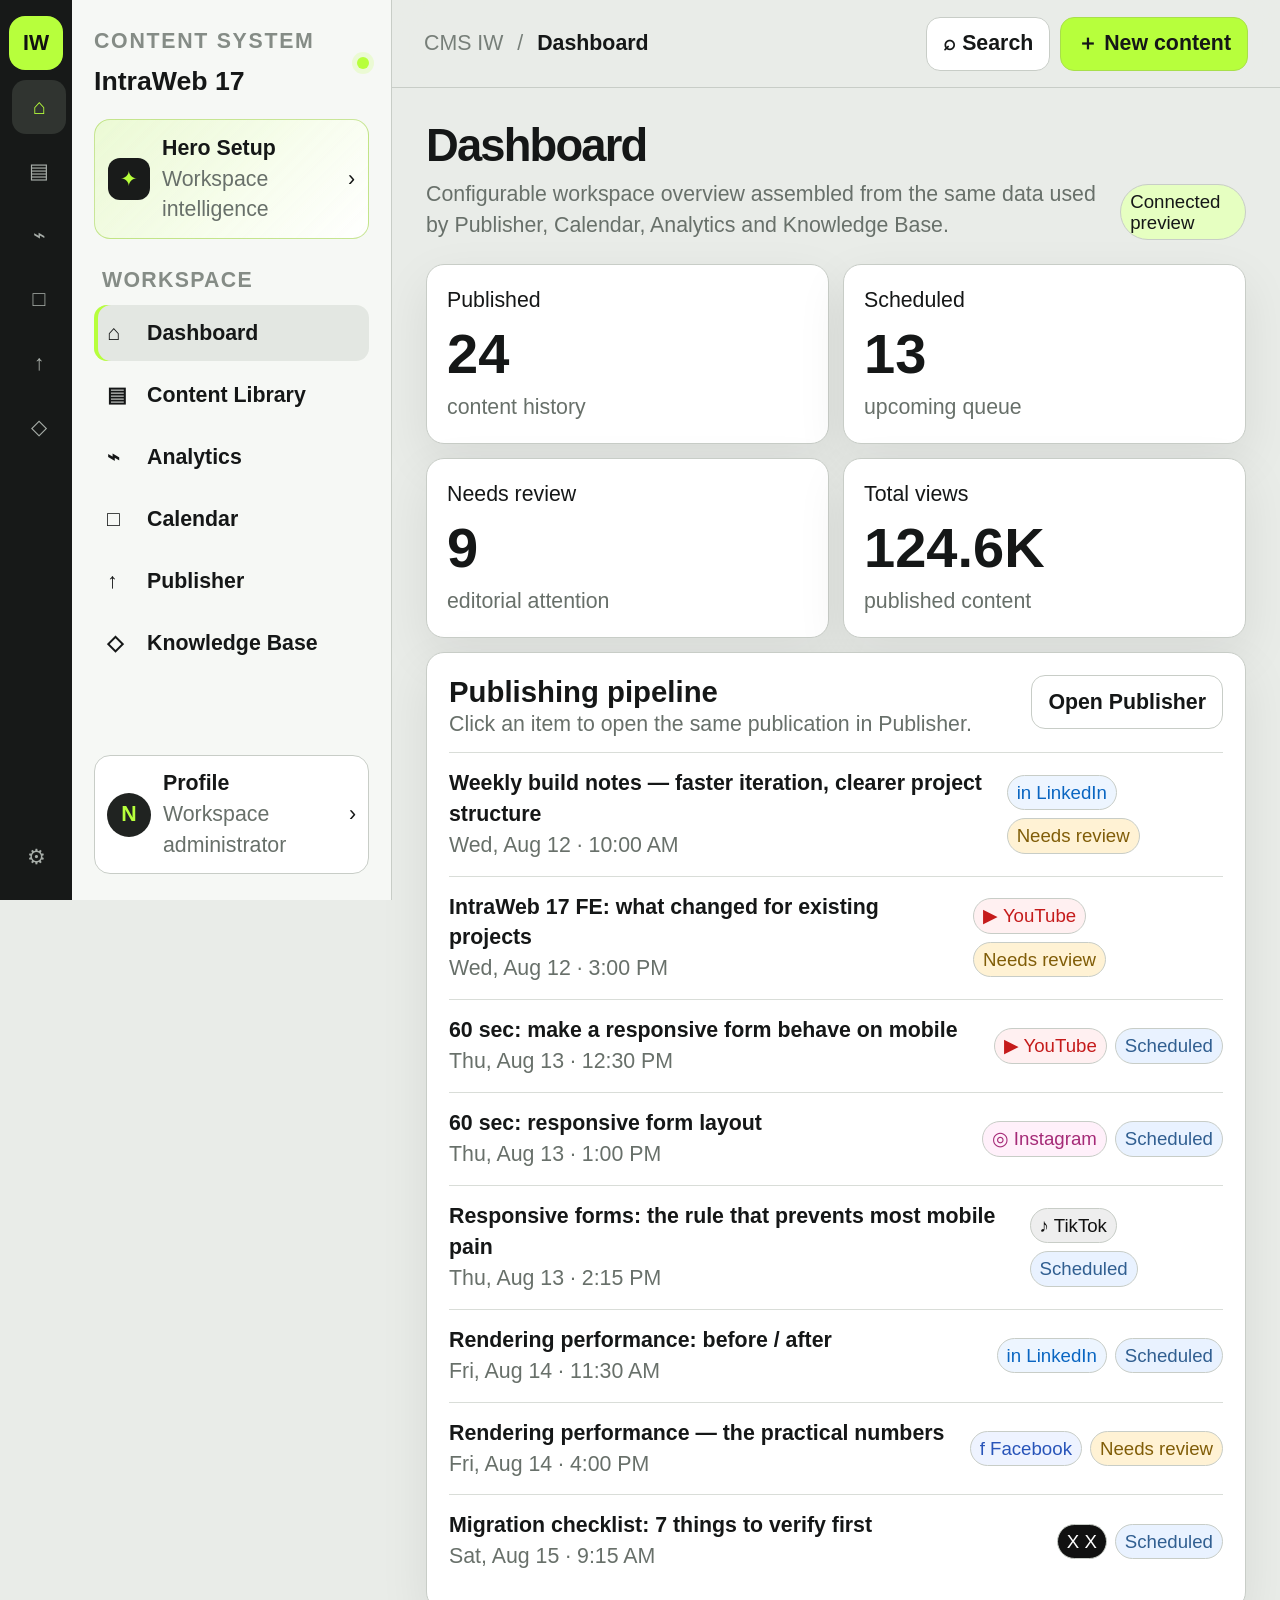
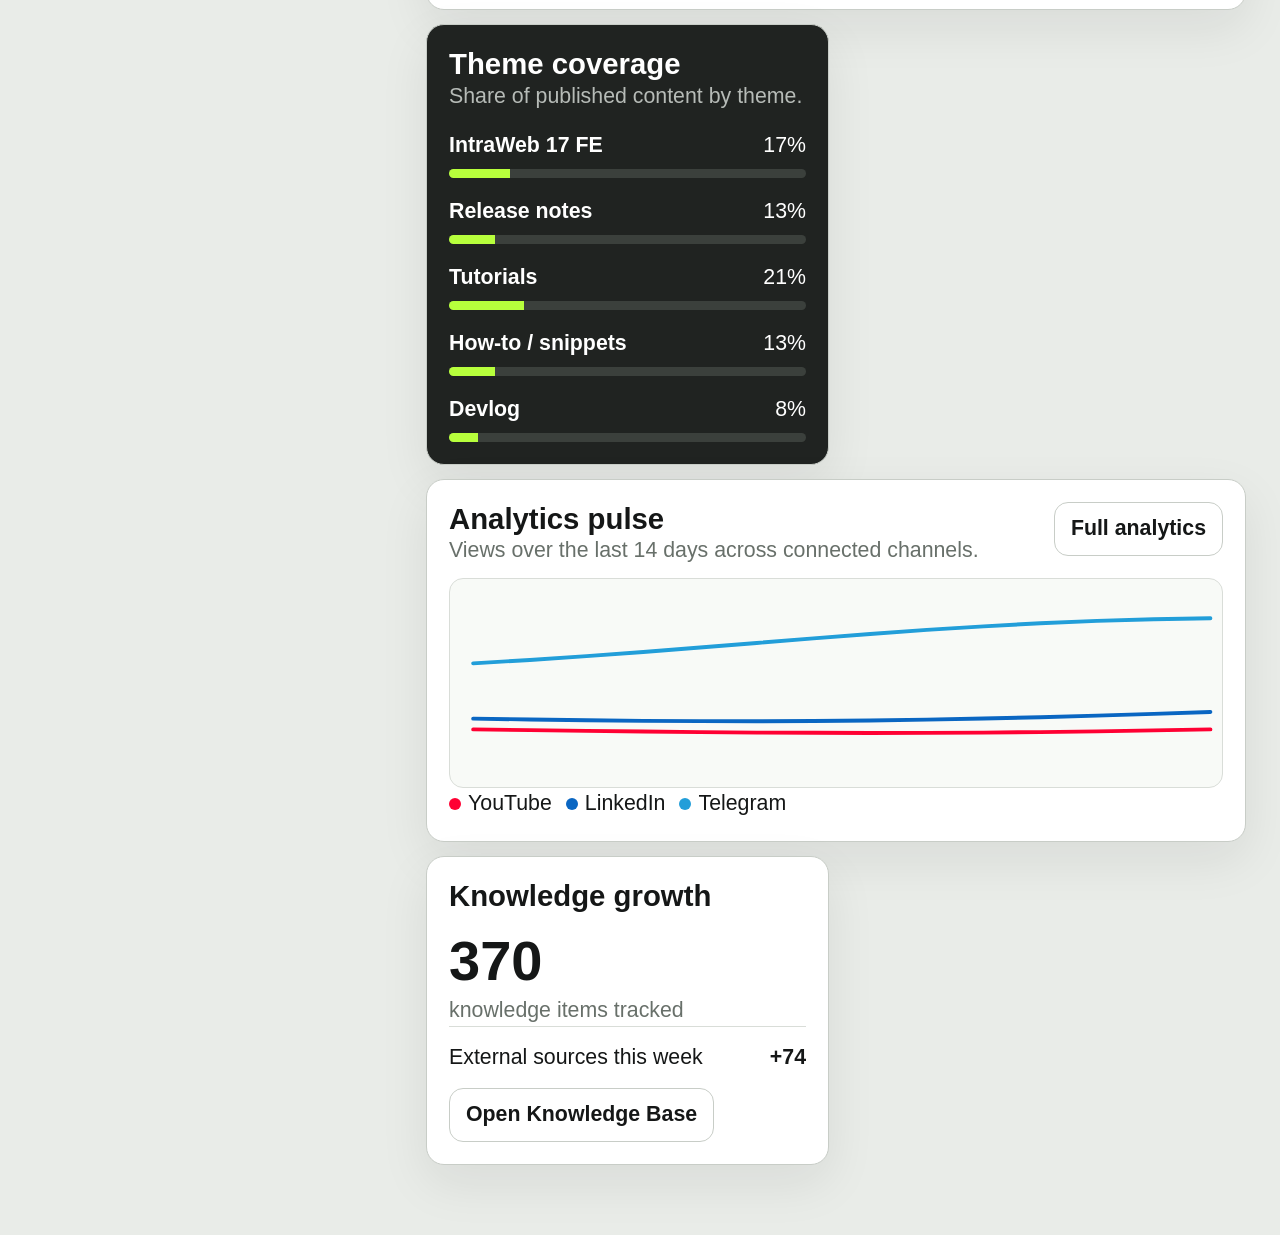
==== commit 1647a948: "Point CMS IW preview to unified connected frontend build" ====
--- a/cms-iw-preview/index.html
+++ b/cms-iw-preview/index.html
@@ -5,10 +5,10 @@
   <meta name="viewport" content="width=device-width,initial-scale=1" />
   <meta name="theme-color" content="#171918" />
   <title>CMS IW — IntraWeb 17</title>
-  <link rel="stylesheet" href="./app.css" />
+  <link rel="stylesheet" href="./app.css?v=20260811-0815" />
 </head>
 <body>
   <noscript>CMS IW preview requires JavaScript.</noscript>
-  <script src="./app.js"></script>
+  <script src="./app.js?v=20260811-0815"></script>
 </body>
-</html>
+</html>
--- a/cms-iw-preview/app.css
+++ b/cms-iw-preview/app.css
@@ -1,11 +1,13 @@
-:root{--body:16pt;--compact:14pt;--h3:18pt;--h2:22pt;--h1:34pt;--display:42pt;--ink:#151717;--muted:#68706a;--canvas:#e9ece8;--surface:#f8faf7;--white:#fff;--graphite:#202321;--line:#d9ddd8;--line2:#c8cdc7;--accent:#b7ff3c;--accent-soft:#e6ffc1;--danger:#c95c54;--radius:18px;--shadow:0 18px 50px rgba(23,27,24,.08)}
-*{box-sizing:border-box}html,body{margin:0;min-height:100%;font-family:Inter,ui-sans-serif,-apple-system,BlinkMacSystemFont,"Segoe UI",sans-serif;font-size:var(--body);line-height:1.45;color:var(--ink);background:var(--canvas)}button,input,select,textarea{font:inherit;color:inherit}button{cursor:pointer}h1{font-size:var(--h1);line-height:1.05;margin:0;letter-spacing:-.04em}h2{font-size:var(--h2);line-height:1.15;margin:0}h3{font-size:var(--h3);line-height:1.2;margin:0}p{margin:0;color:var(--muted)}a{color:inherit}.compact,.pill,.provider,.status,.tag,.count{font-size:var(--compact);line-height:1.15}.pill,.provider,.status,.tag{display:inline-flex;align-items:center;gap:6px;border:1px solid var(--line2);border-radius:999px;padding:6px 9px;background:#fff}.pill.accent{background:var(--accent-soft)}.status.published{background:#e5f8cf;color:#3e6225}.status.scheduled{background:#e9f2ff;color:#315f91}.status.review{background:#fff2d4;color:#805d08}.status.draft{background:#eff1ef}.provider.youtube{background:#fff0f1;color:#c51b1b}.provider.linkedin{background:#edf5ff;color:#0a66c2}.provider.tiktok{background:#eee;color:#111}.provider.instagram{background:#fff0fa;color:#a52a77}.provider.facebook{background:#eef3ff;color:#2854b9}.provider.telegram{background:#eef8ff;color:#2481cc}.provider.vk{background:#edf5ff;color:#07f}.provider.x{background:#111;color:#fff}
-.app{min-height:100vh;display:grid;grid-template-columns:78px 360px minmax(0,1fr)}.rail{position:sticky;top:0;height:100vh;background:#171918;color:#fff;padding:16px 12px;display:flex;flex-direction:column;align-items:center;gap:10px}.mark{width:54px;height:54px;border-radius:16px;background:var(--accent);color:#111;display:grid;place-items:center;font-weight:900}.rail-nav{display:grid;gap:10px;width:100%}.rail-btn{width:54px;height:54px;border:0;border-radius:14px;background:transparent;color:#a8aea9;display:grid;place-items:center}.rail-btn:hover,.rail-btn.active{background:#303430;color:var(--accent)}.spacer{flex:1}.sidebar{position:sticky;top:0;height:100vh;overflow:auto;background:rgba(248,250,247,.88);border-right:1px solid var(--line2);padding:26px 22px;display:flex;flex-direction:column}.workspace-head{display:flex;justify-content:space-between;align-items:center;margin-bottom:18px}.eyebrow{font-weight:800;letter-spacing:.08em;color:#858c86;text-transform:uppercase}.workspace-name{font-size:20pt;font-weight:850;margin-top:5px}.dot{width:12px;height:12px;border-radius:50%;background:var(--accent);box-shadow:0 0 0 5px rgba(183,255,60,.18)}.hero-link{width:100%;min-height:74px;border:1px solid rgba(150,205,54,.5);background:linear-gradient(135deg,rgba(183,255,60,.18),#fff);border-radius:16px;padding:13px;display:grid;grid-template-columns:42px minmax(0,1fr) auto;gap:12px;align-items:center;text-align:left;margin-bottom:26px}.hero-icon{width:42px;height:42px;border-radius:12px;background:#191b1a;color:var(--accent);display:grid;place-items:center}.section-title{font-weight:850;color:#858c86;text-transform:uppercase;letter-spacing:.06em;margin:0 8px 9px}.nav{display:grid;gap:6px}.nav button{min-height:56px;border:0;border-radius:13px;background:transparent;text-align:left;padding:11px 13px;display:grid;grid-template-columns:30px minmax(0,1fr);gap:10px;align-items:center;font-weight:700}.nav button:hover,.nav button.active{background:#e3e7e2}.nav button.active{box-shadow:inset 4px 0 var(--accent)}.profile{margin-top:auto;width:100%;min-height:76px;border:1px solid var(--line2);background:#fff;border-radius:16px;padding:12px;display:grid;grid-template-columns:44px minmax(0,1fr) auto;gap:12px;align-items:center;text-align:left}.avatar{width:44px;height:44px;border-radius:50%;background:#202321;color:var(--accent);display:grid;place-items:center;font-weight:900}.main{min-width:0}.topbar{position:sticky;top:0;z-index:20;min-height:88px;border-bottom:1px solid var(--line2);background:rgba(233,236,232,.92);backdrop-filter:blur(18px);padding:14px 32px;display:flex;justify-content:space-between;align-items:center}.btn{min-height:54px;border:1px solid var(--line2);background:#fff;border-radius:14px;padding:0 16px;font-weight:800}.btn.primary{background:var(--accent);border-color:#a8df4b}.btn.dark{background:#202321;color:#fff}.view{width:100%;padding:34px 34px 70px}.page-head{display:flex;justify-content:space-between;align-items:flex-end;gap:22px;margin-bottom:24px}.page-head p{max-width:900px;margin-top:9px}.meta{display:flex;gap:8px;align-items:center;flex-wrap:wrap}.cards{display:grid;grid-template-columns:repeat(4,minmax(0,1fr));gap:14px}.card,.panel{background:#fff;border:1px solid var(--line2);border-radius:var(--radius);box-shadow:var(--shadow)}.card{padding:20px}.card b.value{display:block;font-size:var(--display);line-height:1;margin:10px 0}.grid2{display:grid;grid-template-columns:1.3fr .7fr;gap:14px;margin-top:14px}.panel{padding:22px}.panel.dark{background:#202321;color:#fff}.panel.dark p{color:#b6bbb7}.queue-line{padding:15px 0;border-top:1px solid var(--line);display:flex;justify-content:space-between;gap:14px;align-items:center}.panel.dark .queue-line{border-color:#3d413e}.track{height:9px;background:#3b403c;border-radius:999px;overflow:hidden;margin-top:8px}.track i{display:block;height:100%;background:var(--accent)}
-.filters{display:flex;flex-wrap:wrap;gap:12px;align-items:end;padding:16px;background:var(--surface);border:1px solid var(--line2);border-radius:18px;margin-bottom:14px}.filters label{display:grid;gap:7px;min-width:190px}.filters label.wide{flex:1 1 320px}.filters input,.filters select{min-height:54px;border:1px solid var(--line2);border-radius:13px;background:#fff;padding:0 13px}.table{background:#fff;border:1px solid var(--line2);border-radius:18px;overflow:auto}.tr{display:grid;grid-template-columns:130px minmax(260px,1.4fr) 190px 180px 150px 150px;gap:12px;align-items:center;min-width:1120px;padding:15px 18px;border-bottom:1px solid var(--line)}.tr.head{background:var(--surface);font-weight:800}.tr:last-child{border-bottom:0}
-.analytics-hero{display:grid;grid-template-columns:minmax(0,1.75fr) minmax(340px,.65fr);gap:14px}.chart-panel,.summary-panel,.breakdown{background:#fff;border:1px solid var(--line2);border-radius:18px;padding:22px}.metric-switch{display:flex;gap:8px;flex-wrap:wrap;margin:18px 0}.metric-switch button{min-height:48px;border:1px solid var(--line2);background:#fff;border-radius:12px;padding:0 12px}.metric-switch button.active{background:#202321;color:#fff}.chart{height:420px;display:flex;align-items:end;gap:10px;padding:24px 6px 8px;border-top:1px solid var(--line);border-bottom:1px solid var(--line)}.bar{flex:1;min-width:22px;background:linear-gradient(180deg,var(--accent),#a8d94b);border-radius:10px 10px 4px 4px;position:relative}.bar span{position:absolute;left:50%;transform:translateX(-50%);bottom:-34px;white-space:nowrap;color:var(--muted)}.summary-main{margin:24px 0}.summary-main b{display:block;font-size:var(--display);line-height:1;margin-top:8px}.summary-row{display:flex;justify-content:space-between;gap:12px;padding:13px 0;border-top:1px solid var(--line)}.break-grid{display:grid;grid-template-columns:1fr 1fr;gap:14px;margin-top:14px}.break-row{display:flex;justify-content:space-between;gap:12px;padding:13px 0;border-top:1px solid var(--line)}
-.calendar-toolbar{display:flex;justify-content:space-between;gap:14px;align-items:center;flex-wrap:wrap;margin-bottom:14px}.segmented,.provider-filter{display:flex;gap:8px;flex-wrap:wrap}.segmented button,.provider-filter button{min-height:50px;border:1px solid var(--line2);background:#fff;border-radius:13px;padding:0 12px}.segmented button.active,.provider-filter button.active{background:#202321;color:#fff}.calendar-frame{background:#fff;border:1px solid var(--line2);border-radius:18px;overflow:auto}.weekdays,.month-grid{display:grid;grid-template-columns:repeat(7,minmax(220px,1fr));min-width:1540px}.weekdays{position:sticky;top:88px;z-index:3;background:#f4f6f3;border-bottom:1px solid var(--line2)}.weekday{padding:13px 14px;font-weight:800}.daycell{min-height:190px;padding:12px;border-right:1px solid var(--line);border-bottom:1px solid var(--line);overflow:visible}.daycell:nth-child(7n){border-right:0}.dayhead{display:flex;justify-content:space-between;gap:8px;margin-bottom:10px}.cal-stack{display:grid;gap:8px}.cal-card{border-left:5px solid #999;border-radius:12px;padding:10px;background:#f4f5f3}.cal-card.youtube{border-left-color:#ff0033;background:#fff1f3}.cal-card.linkedin{border-left-color:#0a66c2;background:#edf5ff}.cal-card.tiktok{border-left-color:#111;background:#eee}.cal-card.instagram{border-left-color:#c13584;background:#fff0fa}.cal-card.facebook{border-left-color:#1877f2;background:#eef3ff}.cal-card.telegram{border-left-color:#229ed9;background:#eef8ff}.cal-card.vk{border-left-color:#07f;background:#edf5ff}.cal-card.x{border-left-color:#111;background:#ededed}.cal-card b{display:block;margin:6px 0}.week-grid{display:grid;grid-template-columns:repeat(7,minmax(260px,1fr));gap:10px;overflow:auto}.week-col{background:#fff;border:1px solid var(--line2);border-radius:16px;padding:12px;min-width:260px}.day-view{display:grid;gap:12px}.day-row{display:grid;grid-template-columns:110px minmax(0,1fr);gap:14px;align-items:start}
-.publisher-stats{display:grid;grid-template-columns:repeat(5,minmax(0,1fr));gap:14px;margin-bottom:14px}.pub-toolbar{display:grid;gap:12px;background:var(--surface);border:1px solid var(--line2);border-radius:18px;padding:14px;margin-bottom:14px}.pub-tabs{display:flex;gap:8px;flex-wrap:wrap}.pub-tabs button{min-height:52px;border:1px solid var(--line2);background:#fff;border-radius:13px;padding:0 12px}.pub-tabs button.active{background:#202321;color:#fff}.searchrow{display:grid;grid-template-columns:minmax(260px,1fr);gap:12px}.searchrow input{min-height:54px;border:1px solid var(--line2);border-radius:13px;background:#fff;padding:0 14px}.workbench{display:grid;grid-template-columns:minmax(360px,420px) minmax(520px,1fr) minmax(330px,390px);gap:16px;align-items:start}.queue,.preview,.inspector{background:#fff;border:1px solid var(--line2);border-radius:18px;min-width:0}.queue-head,.preview-head,.inspector-head{padding:18px;border-bottom:1px solid var(--line)}.queue-list{display:grid}.queue-item{width:100%;border:0;border-top:1px solid var(--line);background:#fff;padding:14px 18px;display:grid;grid-template-columns:68px minmax(0,1fr);gap:12px;text-align:left}.queue-item.active{background:var(--accent-soft);box-shadow:inset 4px 0 var(--accent)}.thumb{width:68px;aspect-ratio:1;border-radius:13px;display:grid;place-items:center;background:linear-gradient(145deg,#171918,#56615a);color:#fff;font-weight:900}.thumb.vertical{aspect-ratio:9/12}.thumb.image{background:linear-gradient(145deg,#d8ecd3,#94b8ab);color:#21322b}.queue-copy{display:grid;gap:6px}.preview-tabs{display:flex;gap:8px}.preview-tabs button{min-height:48px;border:1px solid var(--line2);background:#fff;border-radius:12px;padding:0 12px}.preview-tabs button.active{background:#202321;color:#fff}.stage{padding:24px;background:#eef0ed;min-height:650px;display:grid;place-items:start center}.social-card{width:min(100%,780px);background:#fff;border:1px solid var(--line2);border-radius:24px;overflow:hidden;box-shadow:var(--shadow)}.social-head{display:flex;gap:12px;align-items:center;padding:18px}.social-avatar{width:52px;height:52px;border-radius:50%;display:grid;place-items:center;background:#1c1f1d;color:var(--accent);font-weight:900}.copy{padding:0 18px 18px;white-space:pre-wrap}.media{margin:0 18px 18px;border-radius:18px;overflow:hidden;position:relative;background:linear-gradient(135deg,#17201b,#273d32 45%,#b7ff3c 160%);color:#fff;aspect-ratio:16/9;display:grid;place-items:center}.media.vertical{width:min(72%,390px);margin-inline:auto;aspect-ratio:9/16}.media.square{aspect-ratio:1}.media-art{position:absolute;inset:0;padding:24px;display:flex;flex-direction:column;justify-content:space-between}.media-art strong{font-size:var(--h1);line-height:1.03;max-width:85%}.play{position:relative;z-index:2;width:76px;height:76px;border-radius:50%;border:1px solid rgba(255,255,255,.6);background:rgba(20,23,21,.72);color:#fff;font-size:var(--h2)}.copy-editor{width:min(100%,780px);background:#fff;border:1px solid var(--line2);border-radius:18px;padding:18px}.copy-editor textarea{width:100%;min-height:360px;border:1px solid var(--line2);border-radius:14px;padding:14px}.assets-grid{width:min(100%,780px);display:grid;grid-template-columns:repeat(2,minmax(0,1fr));gap:12px}.asset{background:#fff;border:1px solid var(--line2);border-radius:14px;padding:14px}.inspector{position:sticky;top:106px}.inspector-body{padding:18px;display:grid;gap:14px}.field{display:grid;gap:6px}.field input{min-height:54px;border:1px solid var(--line2);border-radius:13px;padding:0 12px}.info{display:grid;gap:9px;padding:13px;background:var(--surface);border:1px solid var(--line);border-radius:14px}.info-row{display:flex;justify-content:space-between;gap:12px}.actions{display:grid;gap:9px}.actions .row{display:grid;grid-template-columns:1fr 1fr;gap:9px}
-.knowledge-grid,.hero-grid,.settings-grid{display:grid;grid-template-columns:repeat(2,minmax(0,1fr));gap:14px}.knowledge-item,.hero-card,.settings-card{background:#fff;border:1px solid var(--line2);border-radius:18px;padding:20px}.knowledge-item h3,.hero-card h2,.settings-card h2{margin-bottom:8px}.source-list{display:grid;gap:10px;margin-top:12px}.source-row{border:1px solid var(--line);border-radius:13px;padding:13px;background:var(--surface)}
-@media(max-width:1700px){.workbench{grid-template-columns:minmax(340px,390px) minmax(520px,1fr)}.inspector{grid-column:1/-1;position:static}.inspector-body{grid-template-columns:repeat(3,minmax(0,1fr));align-items:start}.actions{grid-column:1/-1}}
-@media(max-width:1250px){.app{grid-template-columns:72px 320px minmax(0,1fr)}.cards,.publisher-stats{grid-template-columns:repeat(2,minmax(0,1fr))}.grid2,.analytics-hero,.break-grid,.workbench,.knowledge-grid,.hero-grid,.settings-grid{grid-template-columns:1fr}.inspector-body{grid-template-columns:1fr 1fr}.stage{min-height:0}}
-@media(max-width:850px){.app{grid-template-columns:68px minmax(0,1fr)}.sidebar{display:none}.view{padding:24px 18px 50px}.topbar{padding:12px 18px}.cards,.publisher-stats,.inspector-body,.assets-grid{grid-template-columns:1fr}.page-head{align-items:flex-start;flex-direction:column}.stage{padding:14px}.media.vertical{width:min(92%,390px)}}+:root{--body:16pt;--compact:14pt;--h3:18pt;--h2:22pt;--h1:34pt;--display:42pt;--ink:#151717;--muted:#68706a;--canvas:#e9ece8;--surface:#f8faf7;--white:#fff;--graphite:#202321;--line:#d9ddd8;--line2:#c8cdc7;--accent:#b7ff3c;--accent-soft:#e6ffc1;--danger:#c95c54;--radius:18px;--radius-lg:26px;--shadow:0 18px 50px rgba(23,27,24,.08);--control:54px}
+*{box-sizing:border-box}html,body{margin:0;min-height:100%;font-family:Inter,ui-sans-serif,-apple-system,BlinkMacSystemFont,"Segoe UI",sans-serif;font-size:var(--body);line-height:1.45;color:var(--ink);background:var(--canvas)}button,input,select,textarea{font:inherit;color:inherit}button{cursor:pointer}input,select,textarea{font-size:var(--body)}h1{font-size:var(--h1);line-height:1.05;margin:0;letter-spacing:-.04em}h2{font-size:var(--h2);line-height:1.15;margin:0}h3{font-size:var(--h3);line-height:1.2;margin:0}p{margin:0;color:var(--muted)}a{color:inherit}.compact,.pill,.provider,.status,.tag,.count{font-size:var(--compact);line-height:1.15}.pill,.provider,.status,.tag{display:inline-flex;align-items:center;gap:6px;border:1px solid var(--line2);border-radius:999px;padding:6px 9px;background:#fff}.pill.accent{background:var(--accent-soft)}.status.published{background:#e5f8cf;color:#3e6225}.status.scheduled{background:#e9f2ff;color:#315f91}.status.review{background:#fff2d4;color:#805d08}.status.draft{background:#eff1ef}.status.failed{background:#ffe8e5;color:#973e37}.provider.youtube{background:#fff0f1;color:#c51b1b}.provider.linkedin{background:#edf5ff;color:#0a66c2}.provider.tiktok{background:#eee;color:#111}.provider.instagram{background:#fff0fa;color:#a52a77}.provider.facebook{background:#eef3ff;color:#2854b9}.provider.telegram{background:#eef8ff;color:#2481cc}.provider.vk{background:#edf5ff;color:#07f}.provider.x{background:#111;color:#fff}.eyebrow{font-weight:800;letter-spacing:.08em;color:#858c86;text-transform:uppercase}.meta{display:flex;gap:8px;align-items:center;flex-wrap:wrap}.big-number{display:block;font-size:var(--display);line-height:1;margin:20px 0 6px}.empty-inline{padding:16px 0;color:var(--muted)}
+.app{min-height:100vh;display:grid;grid-template-columns:78px 360px minmax(0,1fr)}.rail{position:sticky;top:0;height:100vh;background:#171918;color:#fff;padding:16px 12px;display:flex;flex-direction:column;align-items:center;gap:10px;z-index:30}.mark{width:54px;height:54px;border-radius:16px;background:var(--accent);color:#111;display:grid;place-items:center;font-weight:900}.rail-nav{display:grid;gap:10px;width:100%}.rail-btn{width:54px;height:54px;border:0;border-radius:14px;background:transparent;color:#a8aea9;display:grid;place-items:center}.rail-btn:hover,.rail-btn.active{background:#303430;color:var(--accent)}.spacer{flex:1}.sidebar{position:sticky;top:0;height:100vh;overflow:auto;background:rgba(248,250,247,.9);border-right:1px solid var(--line2);padding:26px 22px;display:flex;flex-direction:column;z-index:25}.workspace-head{display:flex;justify-content:space-between;align-items:center;margin-bottom:18px}.workspace-name{font-size:20pt;font-weight:850;margin-top:5px}.dot{width:12px;height:12px;border-radius:50%;background:var(--accent);box-shadow:0 0 0 5px rgba(183,255,60,.18)}.hero-link{width:100%;min-height:76px;border:1px solid rgba(150,205,54,.5);background:linear-gradient(135deg,rgba(183,255,60,.18),#fff);border-radius:16px;padding:13px;display:grid;grid-template-columns:42px minmax(0,1fr) auto;gap:12px;align-items:center;text-align:left;margin-bottom:26px}.hero-link small,.profile small{display:block;color:var(--muted);font-size:var(--body);font-weight:500}.hero-icon{width:42px;height:42px;border-radius:12px;background:#191b1a;color:var(--accent);display:grid;place-items:center}.section-title{font-weight:850;color:#858c86;text-transform:uppercase;letter-spacing:.06em;margin:0 8px 9px}.nav{display:grid;gap:6px}.nav button{min-height:56px;border:0;border-radius:13px;background:transparent;text-align:left;padding:11px 13px;display:grid;grid-template-columns:30px minmax(0,1fr);gap:10px;align-items:center;font-weight:700}.nav button:hover,.nav button.active{background:#e3e7e2}.nav button.active{box-shadow:inset 4px 0 var(--accent)}.profile{margin-top:auto;width:100%;min-height:78px;border:1px solid var(--line2);background:#fff;border-radius:16px;padding:12px;display:grid;grid-template-columns:44px minmax(0,1fr) auto;gap:12px;align-items:center;text-align:left}.avatar{width:44px;height:44px;border-radius:50%;background:#202321;color:var(--accent);display:grid;place-items:center;font-weight:900}.avatar.large{width:64px;height:64px}.main{min-width:0}.topbar{position:sticky;top:0;z-index:20;min-height:88px;border-bottom:1px solid var(--line2);background:rgba(233,236,232,.92);backdrop-filter:blur(18px);padding:14px 32px;display:flex;justify-content:space-between;align-items:center;gap:20px}.crumb{color:#777f79}.crumb b{color:var(--ink)}.crumb span{margin:0 8px}.top-actions{display:flex;gap:10px}.btn{min-height:var(--control);border:1px solid var(--line2);background:#fff;border-radius:14px;padding:0 16px;font-weight:800}.btn:hover{border-color:#9ea59f}.btn.primary{background:var(--accent);border-color:#a8df4b}.btn.dark{background:#202321;color:#fff}.btn.small{min-height:46px;padding:0 12px}.icon-btn{width:48px;height:48px;border:1px solid var(--line2);border-radius:12px;background:#fff;font-size:22pt;line-height:1}.view{width:100%;padding:34px 34px 70px}.page-head{display:flex;justify-content:space-between;align-items:flex-end;gap:22px;margin-bottom:24px}.page-head p{max-width:960px;margin-top:9px}
+.cards{display:grid;grid-template-columns:repeat(4,minmax(0,1fr));gap:14px}.card,.panel{background:#fff;border:1px solid var(--line2);border-radius:var(--radius);box-shadow:var(--shadow)}.card{padding:20px}.card b.value{display:block;font-size:var(--display);line-height:1;margin:10px 0}.card b.value.medium{font-size:30pt}.panel{padding:22px}.panel.dark{background:#202321;color:#fff}.panel.dark p{color:#b6bbb7}.panel-title{display:flex;justify-content:space-between;gap:16px;align-items:flex-start;margin-bottom:12px}.dashboard-grid{display:grid;grid-template-columns:repeat(3,minmax(0,1fr));gap:14px;margin-top:14px}.dashboard-grid .span2{grid-column:span 2}.queue-line{width:100%;padding:15px 0;border:0;border-top:1px solid var(--line);display:flex;justify-content:space-between;gap:14px;align-items:center;background:transparent;text-align:left}.queue-line.clickable:hover{background:#f8faf7}.panel.dark .queue-line{border-color:#3d413e}.coverage{margin-top:18px}.coverage>div:first-child{display:flex;justify-content:space-between;gap:14px}.track{height:9px;background:#3b403c;border-radius:999px;overflow:hidden;margin-top:8px}.track i{display:block;height:100%;background:var(--accent)}.mini-chart{margin-top:12px}.mini-chart svg{width:100%;height:210px;display:block;background:#f8faf7;border:1px solid var(--line);border-radius:14px}.mini-chart polyline{fill:none;stroke-width:4;stroke-linecap:round;stroke-linejoin:round}.legend{display:flex;gap:14px;align-items:center;flex-wrap:wrap}.legend span{display:inline-flex;gap:7px;align-items:center}.legend i{width:12px;height:12px;border-radius:50%;display:inline-block}
+.filters{display:flex;flex-wrap:wrap;gap:12px;align-items:end;padding:16px;background:var(--surface);border:1px solid var(--line2);border-radius:18px;margin-bottom:14px}.filters label{display:grid;gap:7px;min-width:190px}.filters label.wide{flex:1 1 320px}.filters input,.filters select{min-height:var(--control);border:1px solid var(--line2);border-radius:13px;background:#fff;padding:0 13px}.table{background:#fff;border:1px solid var(--line2);border-radius:18px;overflow:auto}.tr{display:grid;grid-template-columns:150px minmax(320px,1.4fr) 190px 210px 160px 170px 190px;gap:14px;align-items:center;min-width:1420px;padding:16px 18px;border-bottom:1px solid var(--line)}.tr.head{background:var(--surface);font-weight:800;position:sticky;top:0;z-index:2}.tr:last-child{border-bottom:0}.content-row p{margin:5px 0}.asset-link{display:inline-block;margin-top:4px;text-decoration:none;color:#415046}.asset-link:hover{text-decoration:underline}
+.analytics-controls{display:grid;grid-template-columns:minmax(0,1fr);gap:12px;margin-bottom:14px}.compact-filters{margin-bottom:0}.channel-multiselect{padding:15px 16px;background:#fff;border:1px solid var(--line2);border-radius:18px}.channel-multiselect>b{display:block;margin-bottom:10px}.channel-multiselect>div{display:flex;gap:8px;flex-wrap:wrap}.channel-multiselect button{min-height:50px;border:1px solid var(--line2);background:#fff;border-radius:13px;padding:0 12px;display:inline-flex;align-items:center;gap:8px;font-weight:700}.channel-multiselect button i{width:12px;height:12px;border-radius:50%}.channel-multiselect button.active{background:#202321;color:#fff}.analytics-hero{display:grid;grid-template-columns:minmax(0,1.7fr) minmax(340px,.6fr);gap:14px}.chart-panel,.summary-panel,.breakdown{background:#fff;border:1px solid var(--line2);border-radius:var(--radius-lg);padding:22px}.chart-head{display:flex;justify-content:space-between;gap:18px;align-items:flex-start}.chart-head p{margin-top:5px}.metric-switch{display:flex;gap:8px;flex-wrap:wrap;margin:18px 0}.metric-switch button{min-height:48px;border:1px solid var(--line2);background:#fff;border-radius:12px;padding:0 12px}.metric-switch button.active{background:#202321;color:#fff}.line-chart{position:relative;border:1px solid var(--line);border-radius:18px;background:#fbfcfb;padding:8px;overflow:hidden}.line-chart svg{display:block;width:100%;height:520px}.a-grid{stroke:var(--line);stroke-width:1}.a-y,.a-x{font-family:inherit;font-size:16pt;fill:var(--muted)}.a-line{fill:none;stroke-width:4;stroke-linecap:round;stroke-linejoin:round}.a-hover-line{stroke:#7f8781;stroke-width:2;stroke-dasharray:6 6;pointer-events:none}.a-hit{fill:transparent;pointer-events:all}.chart-tooltip{position:absolute;z-index:5;min-width:230px;background:#171918;color:#fff;border-radius:14px;padding:12px;pointer-events:none;box-shadow:var(--shadow)}.chart-tooltip>b{display:block;margin-bottom:8px}.chart-tooltip span{display:grid;grid-template-columns:14px minmax(0,1fr) auto;gap:8px;align-items:center;padding:4px 0}.chart-tooltip i{width:11px;height:11px;border-radius:50%}.chart-tooltip strong{text-align:right}.chart-empty{min-height:520px;display:grid;place-items:center;color:var(--muted)}.dark-summary{background:#202321;color:#fff}.dark-summary p,.dark-summary .summary-row span{color:#b6bbb7}.dark-summary .summary-row{border-color:#3c403d}.summary-main{margin:28px 0}.summary-main span{display:block;color:#b6bbb7}.summary-main b{display:block;font-size:var(--display);line-height:1;margin-top:8px;color:var(--accent)}.summary-row{display:flex;justify-content:space-between;gap:12px;padding:14px 0;border-top:1px solid var(--line)}.analytics-kpis{grid-template-columns:repeat(6,minmax(0,1fr));margin-top:14px}
+.calendar-toolbar{display:flex;justify-content:space-between;gap:14px;align-items:center;flex-wrap:wrap;margin-bottom:14px}.segmented,.provider-filter,.calendar-nav{display:flex;gap:8px;flex-wrap:wrap}.segmented button,.provider-filter button{min-height:50px;border:1px solid var(--line2);background:#fff;border-radius:13px;padding:0 12px}.segmented button.active,.provider-filter button.active{background:#202321;color:#fff}.calendar-filters{display:flex;justify-content:space-between;gap:14px;align-items:center;flex-wrap:wrap;padding:14px;background:#fff;border:1px solid var(--line2);border-radius:18px;margin-bottom:14px}.calendar-filters select{min-height:50px;border:1px solid var(--line2);border-radius:13px;padding:0 12px;background:#fff}.calendar-frame{background:#fff;border:1px solid var(--line2);border-radius:18px;overflow:auto}.weekdays,.month-grid{display:grid;grid-template-columns:repeat(7,minmax(240px,1fr));min-width:1680px}.weekdays{position:sticky;top:0;z-index:3;background:#f4f6f3;border-bottom:1px solid var(--line2)}.weekday{padding:14px;font-weight:800}.daycell{min-height:190px;padding:12px;border-right:1px solid var(--line);border-bottom:1px solid var(--line);overflow:visible}.daycell:nth-child(7n){border-right:0}.daycell.muted-day{background:#f7f8f6;color:#8d938e}.dayhead{display:flex;justify-content:space-between;gap:8px;margin-bottom:10px}.cal-stack{display:grid;gap:8px}.cal-card{width:100%;border:0;border-left:5px solid #999;border-radius:12px;padding:10px;background:#f4f5f3;text-align:left}.cal-card:hover{filter:brightness(.98)}.cal-card.youtube{border-left-color:#ff0033;background:#fff1f3}.cal-card.linkedin{border-left-color:#0a66c2;background:#edf5ff}.cal-card.tiktok{border-left-color:#111;background:#eee}.cal-card.instagram{border-left-color:#c13584;background:#fff0fa}.cal-card.facebook{border-left-color:#1877f2;background:#eef3ff}.cal-card.telegram{border-left-color:#229ed9;background:#eef8ff}.cal-card.vk{border-left-color:#07f;background:#edf5ff}.cal-card.x{border-left-color:#111;background:#ededed}.cal-card.published{opacity:.84}.cal-card b{display:block;margin:7px 0}.week-grid{display:grid;grid-template-columns:repeat(7,minmax(280px,1fr));gap:10px;overflow:auto}.week-col{background:#fff;border:1px solid var(--line2);border-radius:16px;padding:14px;min-width:280px}.week-col>.cal-stack{margin-top:14px}.day-view{display:grid;gap:12px}.day-view-head{margin-bottom:8px}.day-row{display:grid;grid-template-columns:120px minmax(0,1fr);gap:14px;align-items:start}
+.publisher-stats{display:grid;grid-template-columns:repeat(5,minmax(0,1fr));gap:14px;margin-bottom:14px}.pub-toolbar{display:grid;gap:12px;background:var(--surface);border:1px solid var(--line2);border-radius:18px;padding:14px;margin-bottom:14px}.pub-tabs{display:flex;gap:8px;flex-wrap:wrap}.pub-tabs button{min-height:52px;border:1px solid var(--line2);background:#fff;border-radius:13px;padding:0 12px}.pub-tabs button.active{background:#202321;color:#fff}.searchrow{display:grid;grid-template-columns:minmax(260px,1fr);gap:12px}.searchrow input{min-height:var(--control);border:1px solid var(--line2);border-radius:13px;background:#fff;padding:0 14px}.workbench{display:grid;grid-template-columns:minmax(360px,430px) minmax(540px,1fr) minmax(340px,400px);gap:16px;align-items:start}.queue,.preview,.inspector{background:#fff;border:1px solid var(--line2);border-radius:18px;min-width:0;overflow:hidden}.queue-head,.preview-head,.inspector-head{padding:18px;border-bottom:1px solid var(--line)}.preview-head{display:flex;justify-content:space-between;gap:16px;align-items:flex-start}.queue-list{display:grid}.queue-group{border-bottom:1px solid var(--line)}.queue-group:last-child{border-bottom:0}.queue-group-title{display:flex;justify-content:space-between;align-items:center;padding:12px 18px;background:var(--surface)}.queue-item{width:100%;border:0;border-top:1px solid var(--line);background:#fff;padding:14px 18px;display:grid;grid-template-columns:68px minmax(0,1fr);gap:12px;text-align:left}.queue-item.active{background:var(--accent-soft);box-shadow:inset 4px 0 var(--accent)}.thumb{width:68px;aspect-ratio:1;border-radius:13px;display:grid;place-items:center;background:linear-gradient(145deg,#171918,#56615a);color:#fff;font-weight:900}.thumb.vertical{aspect-ratio:9/12}.thumb.image{background:linear-gradient(145deg,#d8ecd3,#94b8ab);color:#21322b}.queue-copy{display:grid;gap:6px}.preview-tabs{display:flex;gap:8px;flex-wrap:wrap}.preview-tabs button{min-height:48px;border:1px solid var(--line2);background:#fff;border-radius:12px;padding:0 12px}.preview-tabs button.active{background:#202321;color:#fff}.stage{padding:24px;background:#eef0ed;min-height:650px;display:grid;place-items:start center}.social-card{width:min(100%,800px);background:#fff;border:1px solid var(--line2);border-radius:24px;overflow:hidden;box-shadow:var(--shadow)}.social-head{display:flex;gap:12px;align-items:center;padding:18px}.social-avatar{width:52px;height:52px;border-radius:50%;display:grid;place-items:center;background:#1c1f1d;color:var(--accent);font-weight:900}.copy{padding:0 18px 18px;white-space:pre-wrap}.media{margin:0 18px 18px;border-radius:18px;overflow:hidden;position:relative;background:linear-gradient(135deg,#17201b,#273d32 45%,#b7ff3c 160%);color:#fff;aspect-ratio:16/9;display:grid;place-items:center}.media.vertical{width:min(72%,390px);margin-inline:auto;aspect-ratio:9/16}.media.square{aspect-ratio:1}.media-art{position:absolute;inset:0;padding:24px;display:flex;flex-direction:column;justify-content:space-between}.media-art strong{font-size:var(--h1);line-height:1.03;max-width:85%}.play{position:relative;z-index:2;width:76px;height:76px;border-radius:50%;border:1px solid rgba(255,255,255,.6);background:rgba(20,23,21,.72);color:#fff;font-size:var(--h2)}.engagement{display:grid;grid-template-columns:repeat(4,minmax(0,1fr));border-top:1px solid var(--line)}.engagement span{padding:14px;text-align:center;border-right:1px solid var(--line);color:var(--muted)}.engagement span:last-child{border-right:0}.engagement b{display:block;color:var(--ink);margin-top:4px}.copy-editor{width:min(100%,800px);background:#fff;border:1px solid var(--line2);border-radius:18px;padding:18px}.copy-editor p{margin:7px 0 14px}.copy-editor textarea{width:100%;min-height:360px;border:1px solid var(--line2);border-radius:14px;padding:14px;resize:vertical;margin-bottom:12px}.assets-grid{width:min(100%,800px);display:grid;grid-template-columns:repeat(2,minmax(0,1fr));gap:12px}.asset{background:#fff;border:1px solid var(--line2);border-radius:14px;padding:16px}.asset p,.asset a{display:block;margin-top:7px}.inspector{position:sticky;top:106px}.inspector-body{padding:18px;display:grid;gap:16px}.field{display:grid;gap:7px}.field input{min-height:var(--control);border:1px solid var(--line2);border-radius:13px;background:#fff;padding:0 13px}.info,.readiness{display:grid;gap:10px;padding:14px;background:var(--surface);border:1px solid var(--line);border-radius:14px}.info-row{display:flex;justify-content:space-between;gap:14px;align-items:flex-start}.info-row span{color:var(--muted)}.info-row b{text-align:right}.readiness div{padding-top:8px;border-top:1px solid var(--line)}.actions{display:grid;gap:9px}.actions .row{display:grid;grid-template-columns:1fr 1fr;gap:9px}
+.knowledge-layout{display:grid;grid-template-columns:minmax(0,1.6fr) minmax(340px,.65fr);gap:14px}.knowledge-grid{display:grid;grid-template-columns:repeat(2,minmax(0,1fr));gap:14px}.knowledge-item,.source-intel{background:#fff;border:1px solid var(--line2);border-radius:18px;padding:20px}.knowledge-item h3{margin:12px 0 7px}.knowledge-foot{display:flex;justify-content:space-between;gap:12px;border-top:1px solid var(--line);padding-top:13px;margin-top:16px;color:var(--muted)}.source-intel{align-self:start}.source-intel>p{margin:7px 0 14px}.source-rank{display:grid;grid-template-columns:42px minmax(0,1fr) auto;gap:12px;align-items:center;padding:14px 0;border-top:1px solid var(--line)}.rank{width:38px;height:38px;border-radius:50%;background:var(--surface);display:grid;place-items:center;font-weight:800}.source-rank strong{font-size:22pt}.hero-grid,.settings-grid{display:grid;grid-template-columns:repeat(2,minmax(0,1fr));gap:14px}.hero-card,.settings-card{background:#fff;border:1px solid var(--line2);border-radius:18px;padding:22px}.hero-card h2,.settings-card h2{margin:6px 0}.hero-card textarea{width:100%;min-height:220px;border:1px solid var(--line2);border-radius:14px;padding:14px;margin-top:14px;resize:vertical}.source-list{display:grid;margin-top:14px}.source-row{display:flex;justify-content:space-between;gap:12px;align-items:center;padding:13px 0;border-top:1px solid var(--line)}.inline-add{display:grid;grid-template-columns:minmax(0,1fr) auto;gap:10px;margin-top:12px}.inline-add input{min-height:var(--control);border:1px solid var(--line2);border-radius:13px;padding:0 13px}.hero-save{display:flex;gap:14px;align-items:center;margin-top:14px}.connection-row{display:flex;justify-content:space-between;gap:14px;align-items:center;padding:14px 0;border-top:1px solid var(--line)}.switch{position:relative;display:inline-block;width:64px;height:36px;flex:0 0 auto}.switch input{opacity:0;width:0;height:0}.switch span{position:absolute;inset:0;border-radius:999px;background:#d4d8d4;border:1px solid var(--line2)}.switch span:before{content:'';position:absolute;width:28px;height:28px;left:3px;top:3px;border-radius:50%;background:#fff;transition:.18s}.switch input:checked+span{background:var(--accent)}.switch input:checked+span:before{transform:translateX(28px);background:#202321}.profile-settings{display:flex;gap:14px;align-items:center;margin:18px 0}.design-samples{display:flex;gap:10px;align-items:center;flex-wrap:wrap;margin-top:16px}.danger-zone{border-style:dashed}
+.composer{width:min(980px,calc(100vw - 36px));border:1px solid var(--line2);border-radius:24px;padding:0;background:#fff;color:var(--ink);box-shadow:0 28px 90px rgba(0,0,0,.25)}.composer::backdrop{background:rgba(15,17,16,.55);backdrop-filter:blur(4px)}.composer-card{padding:24px}.composer-head{display:flex;justify-content:space-between;gap:20px;align-items:flex-start;margin-bottom:20px}.composer-head p{margin-top:6px}.composer-grid{display:grid;grid-template-columns:repeat(2,minmax(0,1fr));gap:14px}.composer-grid label{display:grid;gap:7px}.composer-grid .wide{grid-column:1/-1}.composer-grid input,.composer-grid select,.composer-grid textarea{width:100%;border:1px solid var(--line2);border-radius:13px;background:#fff;padding:12px 13px}.composer-grid input,.composer-grid select{min-height:var(--control)}.composer-grid textarea{resize:vertical}.field-label{display:block;margin-bottom:8px}.destination-grid{display:grid;grid-template-columns:repeat(4,minmax(0,1fr));gap:10px}.destination-grid label{display:flex;gap:9px;align-items:center;border:1px solid var(--line);border-radius:12px;padding:12px;background:var(--surface)}.destination-grid input{width:22px;height:22px;min-height:0;padding:0}.composer-foot{display:flex;justify-content:flex-end;gap:10px;border-top:1px solid var(--line);padding-top:18px;margin-top:20px}.toast{position:fixed;right:24px;bottom:24px;z-index:100;background:#171918;color:#fff;border-radius:14px;padding:14px 18px;opacity:0;transform:translateY(12px);pointer-events:none;transition:.18s}.toast.show{opacity:1;transform:none}
+@media(max-width:1700px){.workbench{grid-template-columns:minmax(340px,400px) minmax(500px,1fr)}.inspector{grid-column:1/-1;position:static}.inspector-body{grid-template-columns:repeat(3,minmax(0,1fr));align-items:start}.actions{grid-column:1/-1}.analytics-kpis{grid-template-columns:repeat(3,minmax(0,1fr))}}
+@media(max-width:1320px){.app{grid-template-columns:72px 320px minmax(0,1fr)}.cards{grid-template-columns:repeat(2,minmax(0,1fr))}.dashboard-grid{grid-template-columns:1fr 1fr}.dashboard-grid .span2{grid-column:span 2}.analytics-hero,.knowledge-layout{grid-template-columns:1fr}.workbench{grid-template-columns:1fr}.inspector-body{grid-template-columns:repeat(2,minmax(0,1fr))}.publisher-stats{grid-template-columns:repeat(2,minmax(0,1fr))}.knowledge-grid{grid-template-columns:repeat(2,minmax(0,1fr))}}
+@media(max-width:900px){.app{grid-template-columns:68px minmax(0,1fr)}.sidebar{display:none}.view{padding:24px 18px 50px}.topbar{padding:12px 18px}.page-head{align-items:flex-start;flex-direction:column}.cards,.dashboard-grid,.knowledge-grid,.hero-grid,.settings-grid,.analytics-kpis{grid-template-columns:1fr}.dashboard-grid .span2{grid-column:auto}.line-chart{overflow-x:auto}.line-chart svg{min-width:900px}.inspector-body{grid-template-columns:1fr}.assets-grid,.composer-grid{grid-template-columns:1fr}.composer-grid .wide{grid-column:auto}.destination-grid{grid-template-columns:repeat(2,minmax(0,1fr))}.engagement{grid-template-columns:repeat(2,minmax(0,1fr))}.top-actions .btn:first-child{display:none}}
